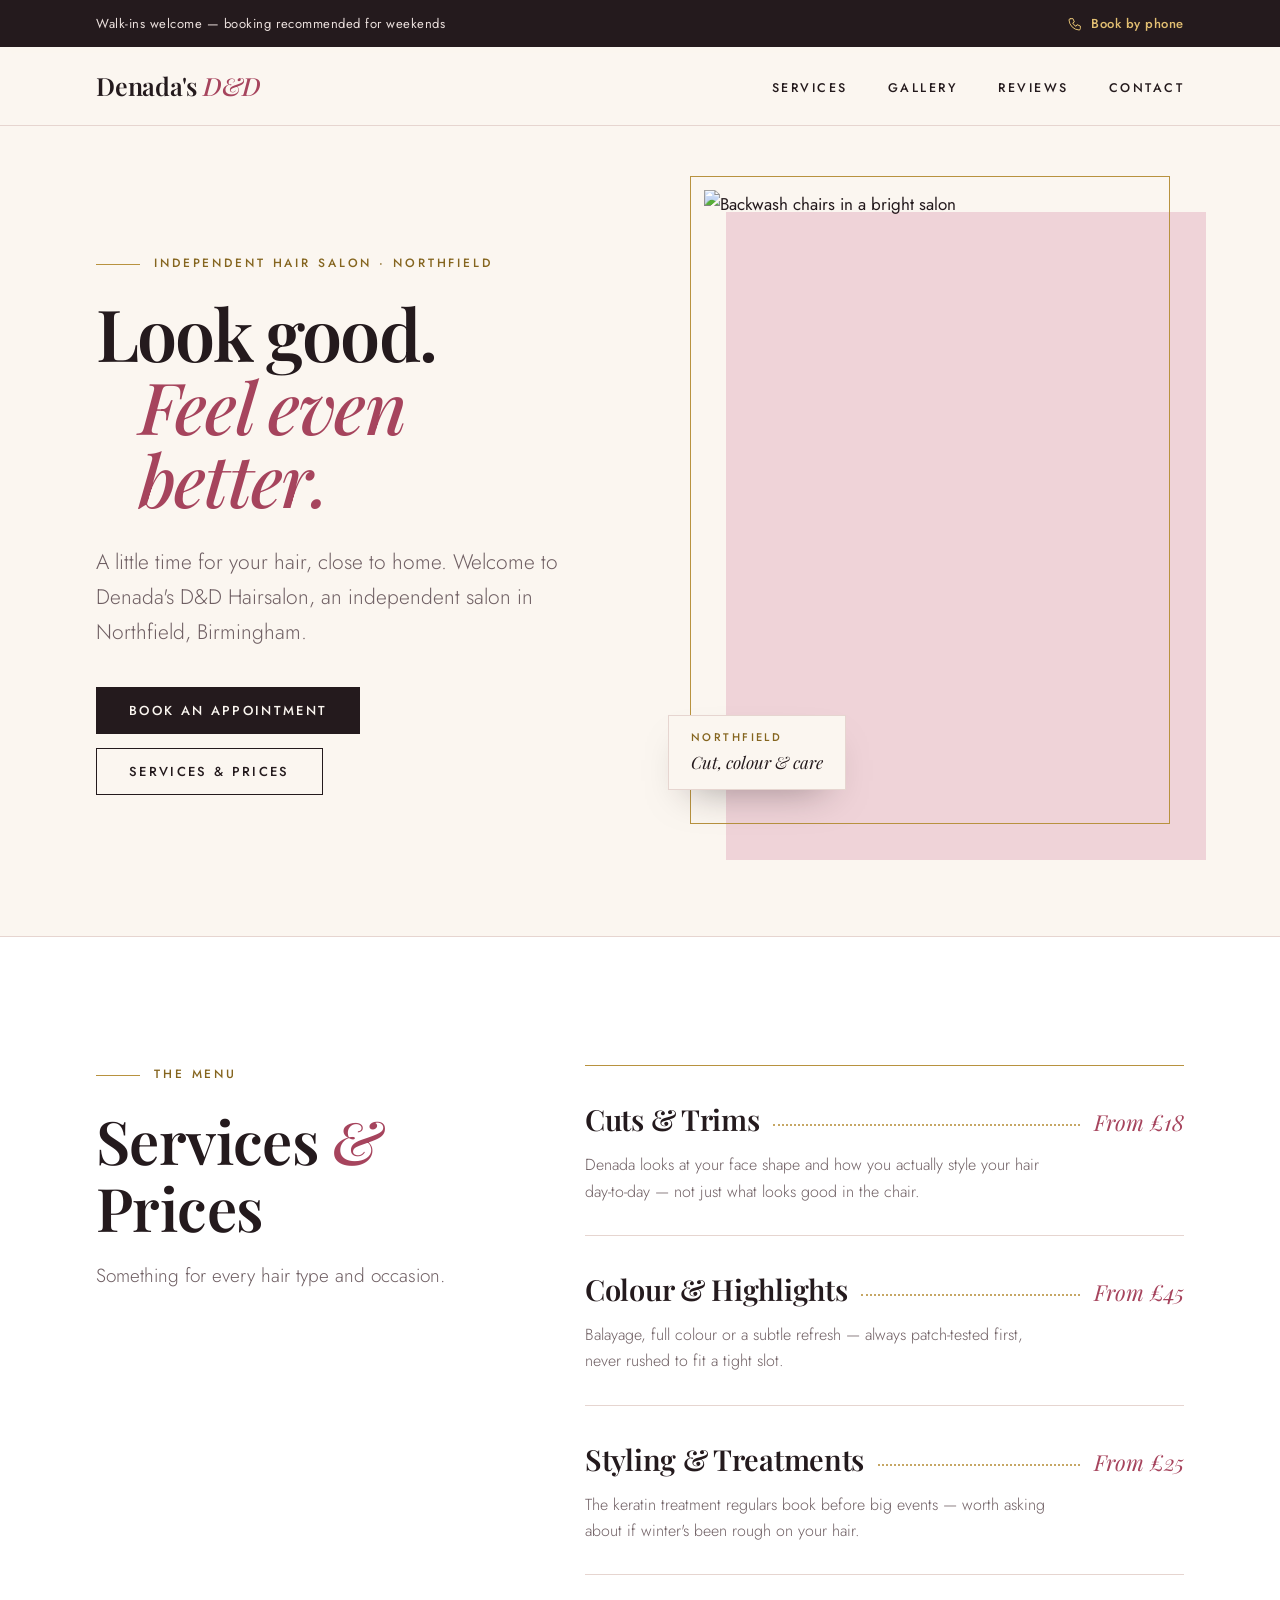
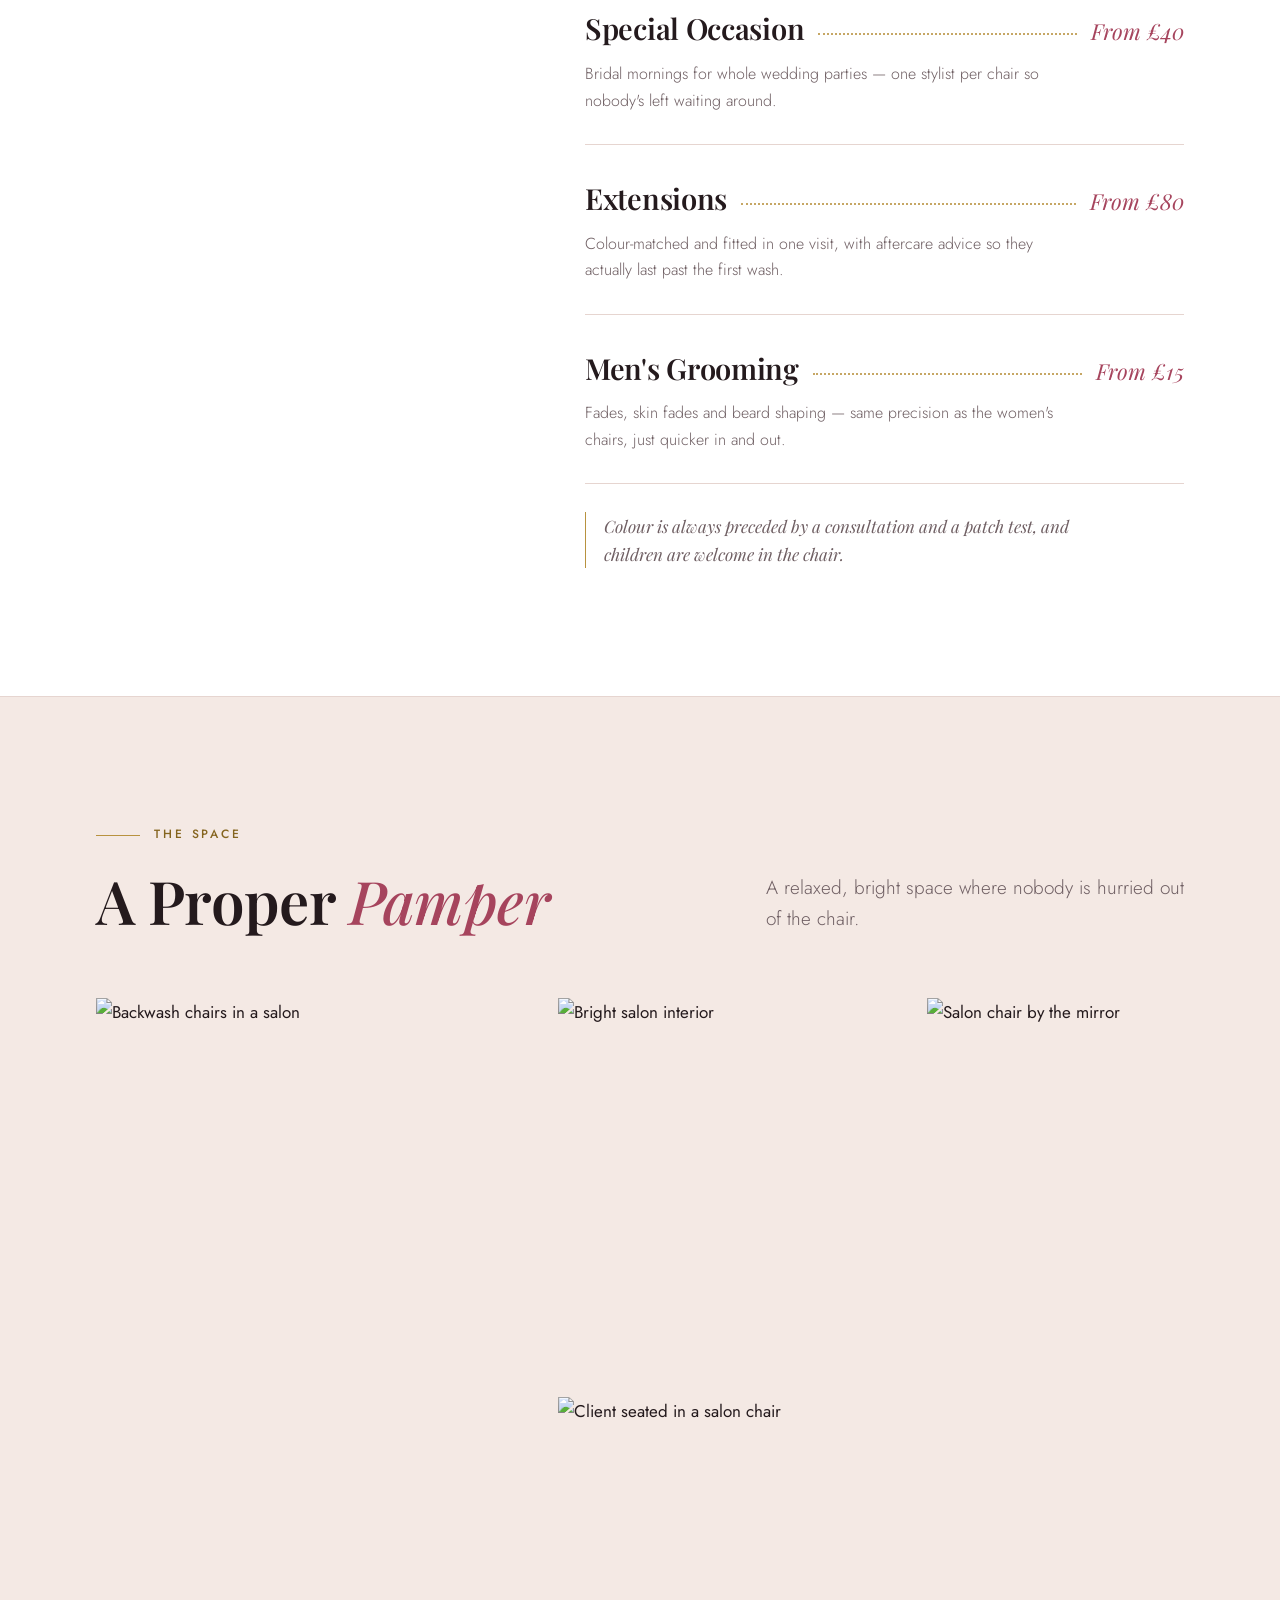
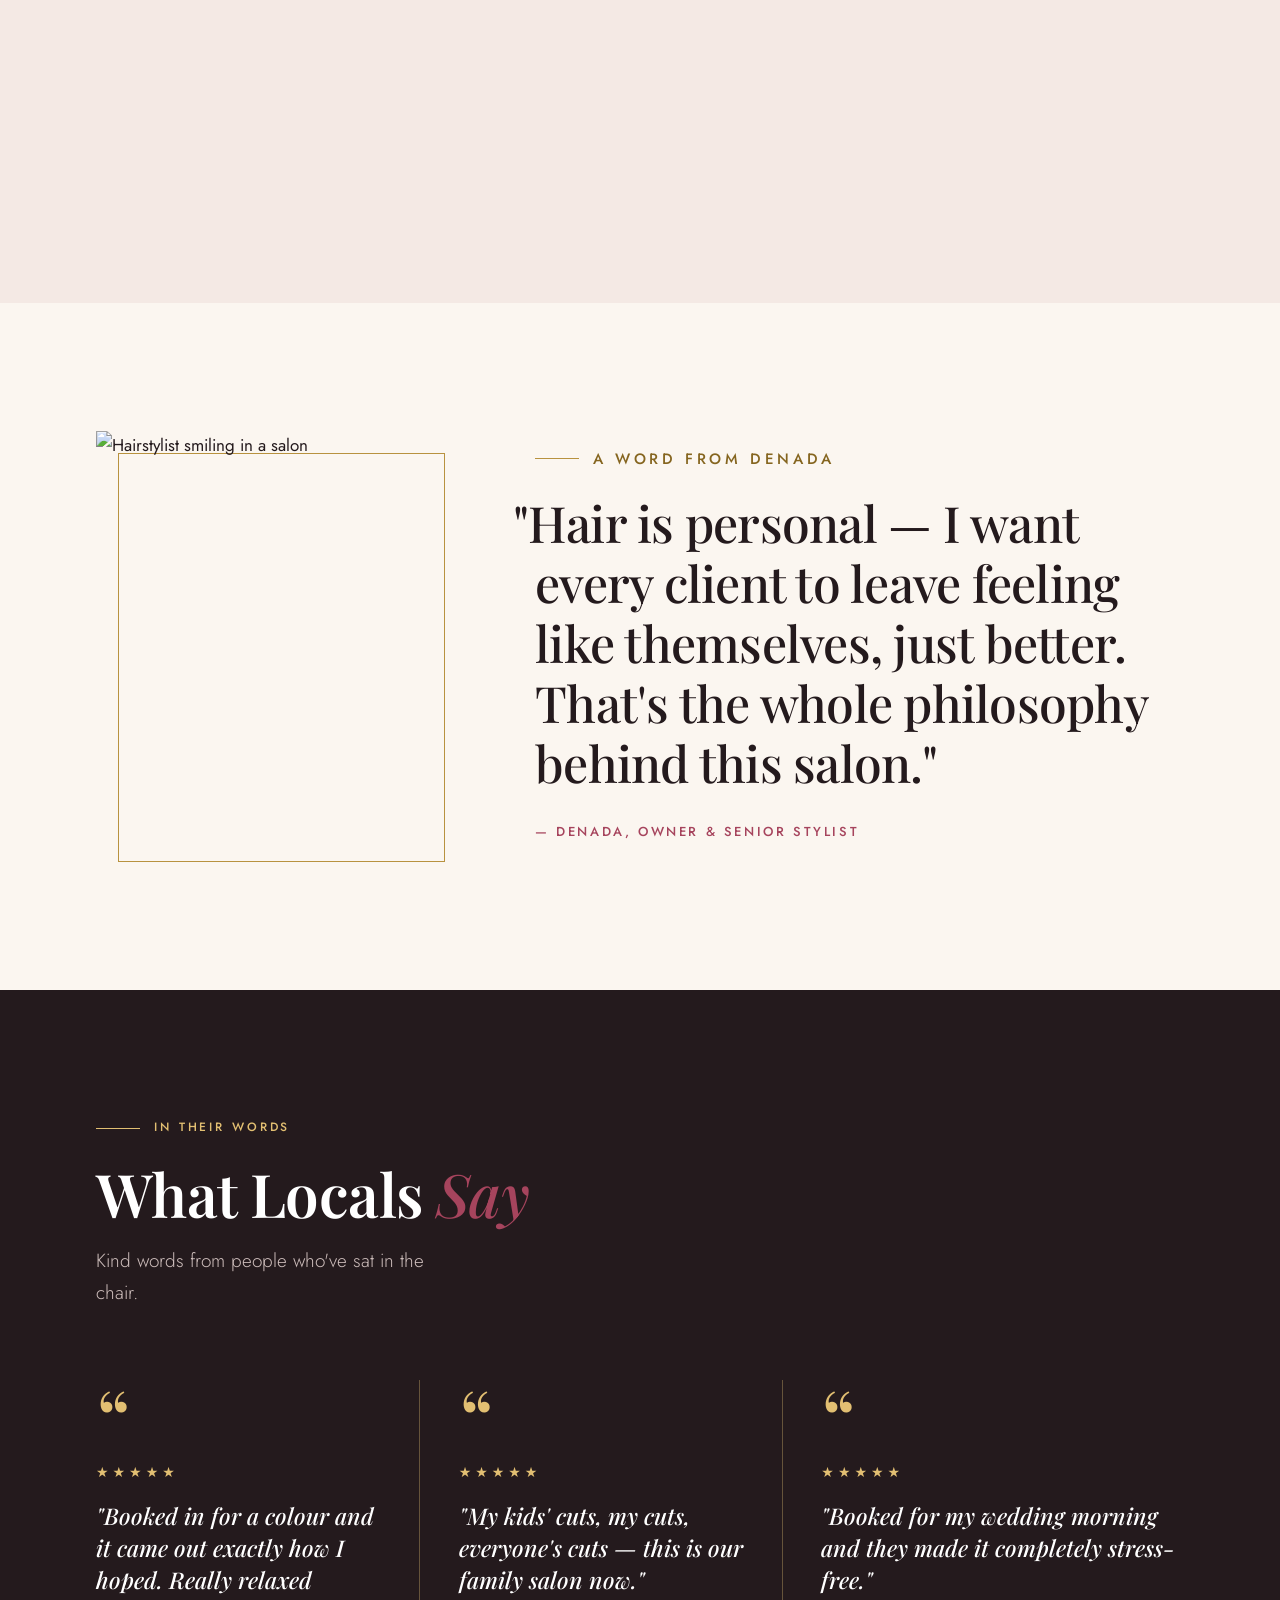
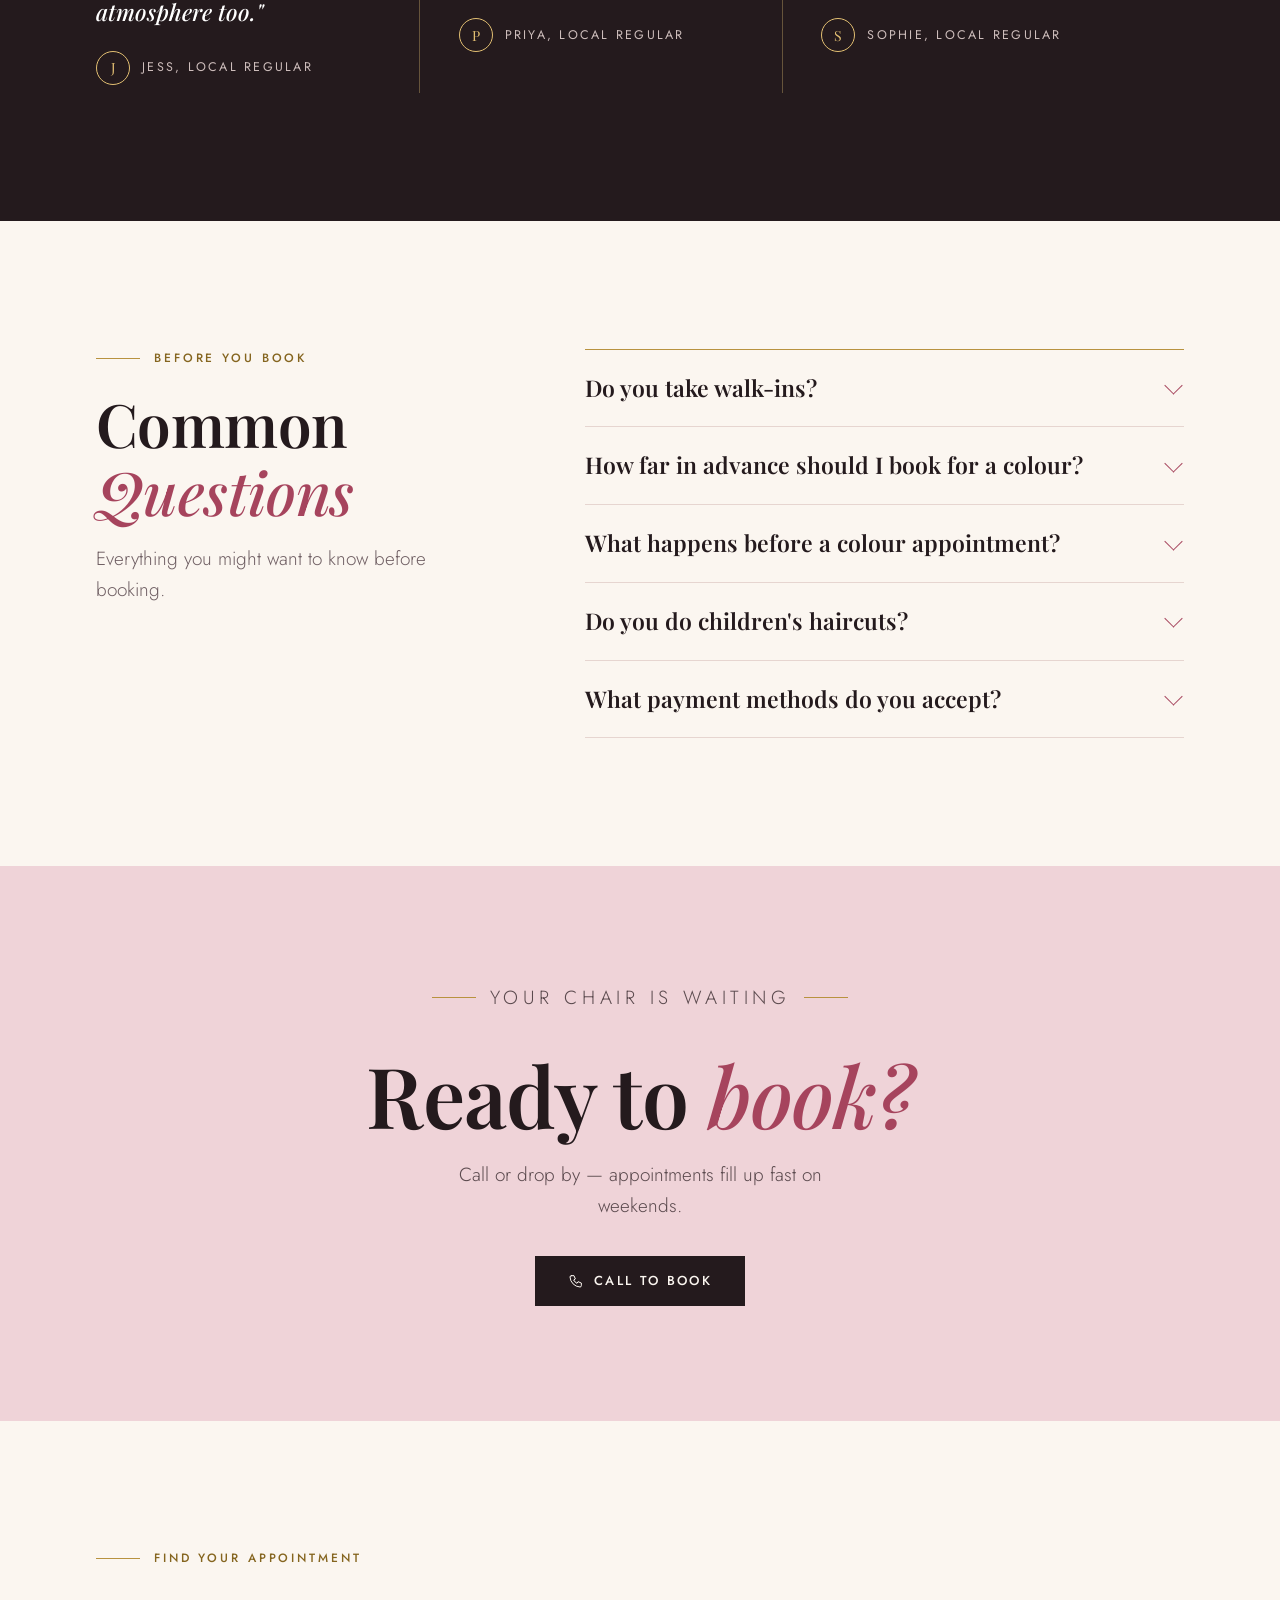
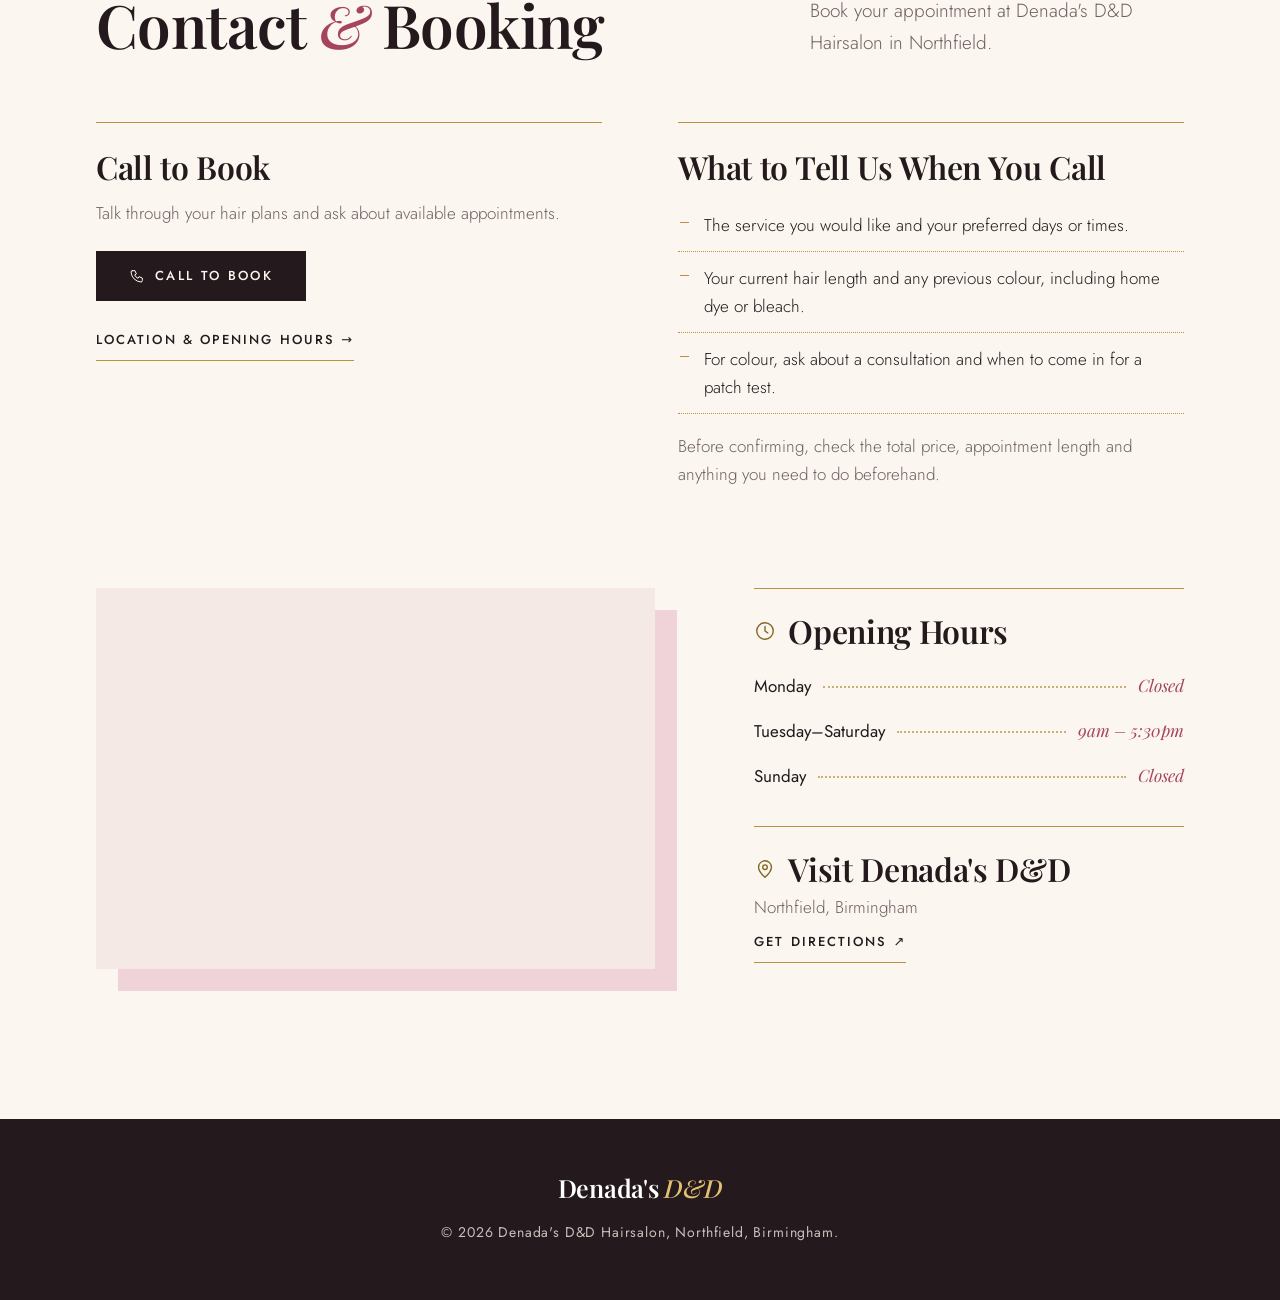
==== index.html @ 4dd872c8 "Merge task C" ====
<!DOCTYPE html>
<html lang="en-GB">
<head>
<meta charset="UTF-8" />
<meta name="viewport" content="width=device-width, initial-scale=1" />
<title>Denada's D&amp;D Hairsalon | Hair Salon, Northfield, Birmingham</title>
<meta name="description" content="Independent hair salon in Northfield, Birmingham. Cuts, colour and styling for everyone at Denada's D&amp;D Hairsalon. Book your appointment today." />
<link rel="canonical" href="https://desolatemartial553.github.io/dd-hairsalon/" />
<meta name="theme-color" content="#a6445d" />
<link rel="icon" type="image/svg+xml" href="data:image/svg+xml,%3Csvg%20xmlns%3D%27http%3A%2F%2Fwww.w3.org%2F2000%2Fsvg%27%20viewBox%3D%270%200%2064%2064%27%3E%3Crect%20width%3D%2764%27%20height%3D%2764%27%20rx%3D%2714%27%20fill%3D%27%23a6445d%27%2F%3E%3Ctext%20x%3D%2732%27%20y%3D%2743%27%20font-family%3D%27Georgia%2Cserif%27%20font-size%3D%2730%27%20font-weight%3D%27700%27%20text-anchor%3D%27middle%27%20fill%3D%27%23fbf6f0%27%3ED%26D%3C%2Ftext%3E%3C%2Fsvg%3E" />
<meta property="og:type" content="website" />
<meta property="og:site_name" content="Denada's D&amp;D Hairsalon" />
<meta property="og:title" content="Denada's D&amp;D Hairsalon | Hair Salon, Northfield, Birmingham" />
<meta property="og:description" content="Independent hair salon in Northfield, Birmingham. Cuts, colour and styling for everyone at Denada's D&amp;D Hairsalon. Book your appointment today." />
<meta property="og:url" content="https://desolatemartial553.github.io/dd-hairsalon/" />
<meta property="og:image" content="https://images.pexels.com/photos/7195805/pexels-photo-7195805.jpeg?auto=compress&amp;cs=tinysrgb&amp;w=1200" />
<meta property="og:locale" content="en_GB" />
<meta name="twitter:card" content="summary_large_image" />
<meta name="twitter:title" content="Denada's D&amp;D Hairsalon | Hair Salon, Northfield, Birmingham" />
<meta name="twitter:description" content="Independent hair salon in Northfield, Birmingham. Cuts, colour and styling for everyone at Denada's D&amp;D Hairsalon. Book your appointment today." />
<meta name="twitter:image" content="https://images.pexels.com/photos/7195805/pexels-photo-7195805.jpeg?auto=compress&amp;cs=tinysrgb&amp;w=1200" />
<!-- PLACEHOLDER: owner name 'Denada' presumed from business name; phone, street address, hours omitted from JSON-LD until verified -->
<script type="application/ld+json">
{
  "@context": "https://schema.org",
  "@type": "HairSalon",
  "name": "Denada's D&D Hairsalon",
  "url": "https://desolatemartial553.github.io/dd-hairsalon/",
  "image": "https://images.pexels.com/photos/7195805/pexels-photo-7195805.jpeg?auto=compress&cs=tinysrgb&w=1200",
  "description": "Independent hair salon in Northfield, Birmingham offering cuts, colour and styling.",
  "address": {
    "@type": "PostalAddress",
    "addressLocality": "Northfield",
    "addressRegion": "West Midlands",
    "addressCountry": "GB"
  },
  "areaServed": [
    {
      "@type": "Place",
      "name": "Northfield, Birmingham"
    }
  ]
}
</script>
<link rel="preconnect" href="https://fonts.googleapis.com" />
<link rel="preconnect" href="https://fonts.gstatic.com" crossorigin />
<link href="https://fonts.googleapis.com/css2?family=Playfair+Display:ital,wght@0,500;0,600;0,700;1,500;1,600&family=Jost:wght@300;400;500;600&display=swap" rel="stylesheet" />
<style>
  :root{
    --paper:#fbf6f0; --paper2:#f4e9e4; --ink:#241a1d; --muted:#6f5f63;
    --rose:#a6445d; --rose-dk:#8a3249; --blush:#efd3d8; --gold:#b8923f; --gold-dk:#85651f; --line:#e6d5d0;
    --serif:'Playfair Display',Georgia,serif; --sans:'Jost',system-ui,sans-serif;
    --gutter:clamp(20px,5vw,56px);
  }
  *{box-sizing:border-box; margin:0; padding:0;}
  html{-webkit-text-size-adjust:100%;}
  body{font-family:var(--sans); font-weight:400; font-size:17px; background:var(--paper); color:var(--ink); line-height:1.65; overflow-x:clip;}
  h1,h2,h3{font-family:var(--serif); font-weight:600; line-height:1.12; letter-spacing:-.01em;}
  a{color:inherit;}
  img{display:block; max-width:100%;}
  svg{flex:none;}
  .wrap{max-width:1200px; margin:0 auto; padding:0 var(--gutter);}
  .reveal{opacity:0; transform:translateY(24px); transition:opacity .8s ease, transform .8s ease;}
  .reveal.in{opacity:1; transform:none;}
  @media(prefers-reduced-motion:reduce){.reveal{opacity:1; transform:none; transition:none;}}

  /* shared editorial bits */
  .eyebrow{display:flex; align-items:center; gap:14px; font-size:12px; font-weight:500; letter-spacing:.24em; text-transform:uppercase; color:var(--gold-dk); margin-bottom:22px;}
  .eyebrow::before{content:""; width:44px; height:1px; background:var(--gold);}
  .section{padding:clamp(72px,10vw,132px) 0;}
  .section__title{font-size:clamp(34px,5.2vw,60px); margin-bottom:18px;}
  .section__title em{font-style:italic; font-weight:500; color:var(--rose);}
  .lede{color:var(--muted); font-size:19px; max-width:34ch; font-weight:300;}
  .btn{display:inline-flex; align-items:center; justify-content:center; gap:10px; padding:16px 32px; font:500 13px/1 var(--sans); letter-spacing:.18em; text-transform:uppercase; text-decoration:none; border:1px solid transparent; cursor:pointer; transition:background .25s,color .25s,border-color .25s,transform .25s;}
  .btn:hover{transform:translateY(-2px);}
  .btn--solid{background:var(--ink); color:var(--paper); border-color:var(--ink);}
  .btn--solid:hover{background:var(--rose); border-color:var(--rose);}
  .btn--line{background:transparent; color:var(--ink); border-color:var(--ink);}
  .btn--line:hover{background:var(--ink); color:var(--paper);}
  .btn--gold{background:var(--gold); color:#1d1517; border-color:var(--gold);}
  .btn--gold:hover{background:#cba653; border-color:#cba653;}
  .ico{width:16px; height:16px; stroke:currentColor; fill:none; stroke-width:1.5; stroke-linecap:round; stroke-linejoin:round;}
  a:focus-visible,button:focus-visible,summary:focus-visible{outline:2px solid var(--rose); outline-offset:3px;}

  /* top bar + header */
  .topbar{background:var(--ink); color:#eadfdc; font-size:13px; letter-spacing:.04em;}
  .topbar__inner{display:flex; justify-content:space-between; align-items:center; padding-top:9px; padding-bottom:9px; flex-wrap:wrap; gap:4px 20px;}
  .topbar a{color:#e2bf72; font-weight:500; text-decoration:none; display:inline-flex; align-items:center; gap:8px; padding:4px 0;}
  header{position:sticky; top:0; background:rgba(251,246,240,.96); backdrop-filter:blur(8px); border-bottom:1px solid var(--line); z-index:30; transition:box-shadow .3s;}
  header.scrolled{box-shadow:0 10px 30px -14px rgba(36,26,29,.25);}
  .header__inner{display:flex; align-items:center; justify-content:space-between; padding-top:18px; padding-bottom:18px; position:relative;}
  .brand{font-family:var(--serif); font-size:25px; font-weight:600; text-decoration:none; letter-spacing:-.01em; white-space:nowrap;}
  .brand span{font-style:italic; color:var(--rose); font-weight:500;}
  nav ul{list-style:none; display:flex; gap:40px;}
  nav a{text-decoration:none; font-weight:500; font-size:12.5px; letter-spacing:.2em; text-transform:uppercase; padding:6px 0; background:linear-gradient(var(--gold),var(--gold)) 0 100%/0 1px no-repeat; transition:background-size .3s;}
  nav a:hover{background-size:100% 1px;}
  .burger{display:none; flex-direction:column; gap:6px; background:none; border:0; cursor:pointer; padding:10px; margin-right:-10px;}
  .burger span{width:26px; height:1.5px; background:var(--ink);}
  .mobile-menu{display:none; position:absolute; top:100%; left:0; right:0; background:var(--paper); border-bottom:1px solid var(--line); flex-direction:column; padding:8px var(--gutter) 18px;}
  .mobile-menu.open{display:flex;}
  .mobile-menu a{padding:16px 0; text-decoration:none; font-family:var(--serif); font-size:22px; border-bottom:1px solid var(--line);}

  /* hero: asymmetric split */
  .hero{padding:clamp(40px,5vw,64px) 0 clamp(56px,6vw,88px); overflow:hidden;}
  .hero__grid{display:grid; grid-template-columns:1.12fr .88fr; gap:clamp(40px,7vw,104px); align-items:center;}
  .hero h1{font-size:clamp(46px,5.6vw,80px); line-height:1.02; letter-spacing:-.025em; margin-bottom:30px;}
  .hero h1 em{display:block; font-style:italic; font-weight:500; color:var(--rose); padding-left:.6em;}
  .hero__copy p.intro{font-size:clamp(18px,1.8vw,21px); color:var(--muted); font-weight:300; max-width:44ch; margin-bottom:38px;}
  .hero__actions{display:flex; gap:14px; flex-wrap:wrap;}
  .hero__figure{position:relative; margin:0 0 22px 22px; justify-self:end; width:100%; max-width:480px;}
  .hero__figure::before{content:""; position:absolute; inset:22px -22px -22px 22px; background:var(--blush); z-index:0;}
  .hero__figure::after{content:""; position:absolute; inset:-14px 14px 14px -14px; border:1px solid var(--gold); z-index:2; pointer-events:none;}
  .hero__figure img{position:relative; z-index:1; width:100%; aspect-ratio:4/5; max-height:72vh; object-fit:cover;}
  .hero__stamp{position:absolute; z-index:3; left:-36px; bottom:48px; background:var(--paper); padding:16px 22px; font-family:var(--serif); font-style:italic; font-size:17px; line-height:1.3; border:1px solid var(--line); box-shadow:0 18px 40px -22px rgba(36,26,29,.5);}
  .hero__stamp b{display:block; font:500 11px/1 var(--sans); letter-spacing:.22em; text-transform:uppercase; font-style:normal; color:var(--gold-dk); margin-bottom:8px;}

  /* services: printed menu */
  .menu-section{background:#fff; border-top:1px solid var(--line); border-bottom:1px solid var(--line);}
  .menu-layout{display:grid; grid-template-columns:.8fr 1.2fr; gap:clamp(40px,7vw,110px); align-items:start;}
  .menu-head{position:sticky; top:120px;}
  .menu{list-style:none; border-top:1px solid var(--gold);}
  .menu__item{padding:30px 0; border-bottom:1px solid var(--line);}
  .menu__row{display:flex; align-items:baseline; gap:14px;}
  .menu__name{font-family:var(--serif); font-size:clamp(22px,2.6vw,29px); font-weight:600; letter-spacing:-.01em;}
  .menu__lead{flex:1; min-width:20px; border-bottom:2px dotted var(--gold); transform:translateY(-5px); opacity:.8;}
  .menu__price{font-family:var(--serif); font-style:italic; font-size:clamp(18px,2vw,22px); color:var(--rose); white-space:nowrap;}
  .menu__detail{margin-top:8px; max-width:52ch; color:var(--muted); font-size:16px; font-weight:300;}
  .menu-note{margin-top:28px; font-family:var(--serif); font-style:italic; color:var(--muted); font-size:17px; max-width:52ch; padding-left:18px; border-left:1px solid var(--gold);}

  /* gallery: broken mosaic */
  .gallery-section{background:var(--paper2);}
  .gallery-head{display:flex; justify-content:space-between; align-items:end; gap:32px; flex-wrap:wrap; margin-bottom:clamp(36px,5vw,64px);}
  .gallery-head .lede{max-width:38ch;}
  .gallery{display:grid; grid-template-columns:repeat(12,1fr); grid-auto-rows:clamp(110px,14vw,190px); gap:clamp(10px,1.6vw,20px);}
  .gallery img{width:100%; height:100%; object-fit:cover;}
  .gallery img:nth-child(1){grid-column:1 / span 5; grid-row:1 / span 3;}
  .gallery img:nth-child(2){grid-column:6 / span 4; grid-row:1 / span 2;}
  .gallery img:nth-child(3){grid-column:10 / span 3; grid-row:1 / span 3;}
  .gallery img:nth-child(4){grid-column:6 / span 4; grid-row:3 / span 2;}
  .gallery img:nth-child(1),.gallery img:nth-child(3){margin-top:0;}

  /* owner */
  .owner{display:grid; grid-template-columns:.7fr 1.3fr; gap:clamp(36px,7vw,100px); align-items:center;}
  .owner__figure{position:relative; margin:0 22px 22px 0; max-width:420px;}
  .owner__figure::before{content:""; position:absolute; inset:22px -22px -22px 22px; border:1px solid var(--gold);}
  .owner__figure img{position:relative; width:100%; aspect-ratio:4/5; object-fit:cover;}
  .owner h2{font-size:clamp(14px,1.2vw,15px); font-family:var(--sans); font-weight:500; letter-spacing:.24em; text-transform:uppercase; color:var(--gold-dk); margin-bottom:26px; display:flex; align-items:center; gap:14px;}
  .owner h2::before{content:""; width:44px; height:1px; background:var(--gold);}
  .owner blockquote{font-family:var(--serif); font-size:clamp(28px,4vw,50px); line-height:1.2; font-weight:500; letter-spacing:-.015em; margin-bottom:28px; text-indent:-.45em;}
  .owner .who{font-size:13px; letter-spacing:.2em; text-transform:uppercase; color:var(--rose); font-weight:500;}

  /* reviews: ruled columns */
  .reviews{background:var(--ink); color:#f0e6e3;}
  .reviews .eyebrow{color:#e2bf72;}
  .reviews .eyebrow::before{background:#e2bf72;}
  .reviews .section__title{color:#fff;}
  .reviews .lede{color:#cdbdbb;}
  .reviews__head{margin-bottom:clamp(40px,6vw,72px);}
  .review-grid{display:grid; grid-template-columns:repeat(3,1fr);}
  .review{padding:8px clamp(20px,3vw,44px) 8px 0; margin-right:clamp(20px,3vw,44px); border-right:1px solid rgba(226,191,114,.35);}
  .review:last-child{border-right:0; margin-right:0; padding-right:0;}
  .review::before{content:"\201C"; display:block; font-family:var(--serif); font-size:84px; line-height:.7; color:#e2bf72; margin-bottom:14px;}
  .stars{color:#e2bf72; letter-spacing:4px; font-size:14px; margin-bottom:16px;}
  .review p{font-family:var(--serif); font-size:clamp(19px,1.9vw,23px); line-height:1.4; font-style:italic; font-weight:500; color:#fff; margin-bottom:22px;}
  .review .who{display:flex; align-items:center; gap:12px; font-size:12.5px; letter-spacing:.18em; text-transform:uppercase; color:#cdbdbb;}
  .avatar{width:34px; height:34px; border-radius:50%; border:1px solid #e2bf72; color:#e2bf72; display:flex; align-items:center; justify-content:center; font-size:14px; font-family:var(--serif); letter-spacing:0;}

  /* faq */
  .faq-layout{display:grid; grid-template-columns:.8fr 1.2fr; gap:clamp(40px,7vw,110px); align-items:start;}
  .faq{border-top:1px solid var(--gold);}
  .faq details{border-bottom:1px solid var(--line); padding:6px 0;}
  .faq summary{cursor:pointer; font-family:var(--serif); font-weight:600; font-size:clamp(19px,2vw,23px); list-style:none; padding:18px 40px 18px 0; position:relative; line-height:1.25;}
  .faq summary::-webkit-details-marker{display:none;}
  .faq summary::after{content:""; position:absolute; right:4px; top:50%; width:12px; height:12px; border-right:1.5px solid var(--rose); border-bottom:1.5px solid var(--rose); transform:translateY(-70%) rotate(45deg); transition:transform .3s;}
  .faq details[open] summary::after{transform:translateY(-30%) rotate(-135deg);}
  .faq p{padding:0 40px 20px 0; color:var(--muted); font-weight:300; font-size:17px; max-width:56ch;}

  /* cta band */
  .cta-band{background:var(--blush); text-align:center; padding:clamp(72px,9vw,120px) 0; position:relative;}
  .cta-band .wrap{max-width:820px;}
  .cta-band .eyebrow{justify-content:center;}
  .cta-band .eyebrow::after{content:""; width:44px; height:1px; background:var(--gold);}
  .cta-band h2{font-size:clamp(40px,7vw,84px); margin-bottom:18px;}
  .cta-band h2 em{font-style:italic; font-weight:500; color:var(--rose);}
  .cta-band p{color:#5b4a4e; margin:0 auto 34px; max-width:40ch; font-size:19px; font-weight:300;}

  /* contact */
  .contact-head{display:flex; justify-content:space-between; align-items:end; gap:28px; flex-wrap:wrap; margin-bottom:clamp(36px,5vw,64px);}
  .booking{display:grid; grid-template-columns:1fr 1fr; gap:clamp(32px,6vw,90px); margin-bottom:clamp(56px,8vw,100px);}
  .booking__col{border-top:1px solid var(--gold); padding-top:26px;}
  .booking h3{font-size:clamp(24px,2.6vw,32px); margin-bottom:14px;}
  .booking p{color:var(--muted); font-weight:300;}
  .booking .btn{margin:24px 0 18px;}
  .booking ul{list-style:none; margin:4px 0 18px;}
  .booking li{position:relative; padding:12px 0 12px 26px; border-bottom:1px dotted var(--gold); color:var(--ink); font-weight:300;}
  .booking li::before{content:""; position:absolute; left:2px; top:1.35em; width:9px; height:1px; background:var(--gold); box-shadow:0 0 0 0 transparent;}
  .location-link{display:inline-block; padding:10px 0; font-weight:500; font-size:13px; letter-spacing:.16em; text-transform:uppercase; text-decoration:none; border-bottom:1px solid var(--gold); color:var(--ink);}
  .location-link:hover{color:var(--rose);}
  .map-contact{display:grid; grid-template-columns:1.15fr .85fr; gap:clamp(32px,6vw,90px); align-items:stretch;}
  .map-frame{position:relative; margin:0 22px 22px 0; min-height:340px;}
  .map-frame::before{content:""; position:absolute; inset:22px -22px -22px 22px; background:var(--blush);}
  .map-frame iframe{position:relative; width:100%; height:100%; min-height:340px; border:0; display:block; background:var(--paper2);}
  .visit h3{font-size:clamp(24px,2.6vw,32px); margin-bottom:6px; display:flex; align-items:center; gap:12px;}
  .visit h3 .ico{color:var(--gold-dk); width:22px; height:22px;}
  .visit__block{border-top:1px solid var(--gold); padding:24px 0 28px;}
  .visit p{color:var(--muted); font-weight:300;}
  .hours-list{margin-top:14px;}
  .hours-list div{display:flex; align-items:baseline; gap:12px; padding:8px 0;}
  .hours-list dt{font-weight:400;}
  .hours-list div::after{content:""; order:1; flex:1; border-bottom:2px dotted var(--gold); opacity:.7; transform:translateY(-4px); min-width:12px;}
  .hours-list dd{order:2; font-family:var(--serif); font-style:italic; color:var(--rose); text-align:right;}

  footer{background:var(--ink); color:#cdbdbb; padding:48px 0 56px; text-align:center; font-size:14px; letter-spacing:.06em;}
  footer .brand{display:inline-block; color:#fff; margin-bottom:12px;}
  footer .brand span{color:#e2bf72;}
  .sticky-cta{position:fixed; bottom:0; left:0; right:0; background:var(--ink); padding:10px 16px; display:none; justify-content:center; gap:10px; z-index:40; box-shadow:0 -10px 30px rgba(0,0,0,.25);}
  .sticky-cta .btn{flex:1; max-width:280px; padding:15px 12px; font-size:12px;}
  .sticky-cta .btn--line{color:#fff; border-color:rgba(255,255,255,.6);}

  @media(max-width:980px){
    .menu-layout,.faq-layout{grid-template-columns:1fr;}
    .menu-head{position:static;}
    .review-grid{grid-template-columns:1fr;}
    .review{border-right:0; margin-right:0; padding:0 0 32px; margin-bottom:32px; border-bottom:1px solid rgba(226,191,114,.35);}
    .review:last-child{border-bottom:0; margin-bottom:0; padding-bottom:0;}
    .map-contact{grid-template-columns:1fr;}
  }
  @media(max-width:820px){
    nav{display:none;}
    .burger{display:flex;}
    .hero__grid{grid-template-columns:1fr;}
    .hero__figure{justify-self:center; margin:0 22px 22px 0; max-width:420px;}
    .hero__figure img{aspect-ratio:4/4.6;}
    .hero__stamp{left:-8px; bottom:30px;}
    .owner{grid-template-columns:1fr;}
    .owner__figure{max-width:340px;}
    .booking{grid-template-columns:1fr;}
    .sticky-cta{display:flex;}
    footer{padding-bottom:104px;}
    .gallery{grid-auto-rows:clamp(90px,24vw,170px);}
    .gallery img:nth-child(1){grid-column:1 / span 7; grid-row:1 / span 3;}
    .gallery img:nth-child(2){grid-column:8 / span 5; grid-row:1 / span 2;}
    .gallery img:nth-child(3){grid-column:8 / span 5; grid-row:3 / span 2;}
    .gallery img:nth-child(4){grid-column:1 / span 7; grid-row:4 / span 2;}
  }
  @media(max-width:480px){
    body{font-size:16px;}
    .hero h1 em{padding-left:.5em;}
    .btn{padding:15px 22px;}
    .hero__actions .btn{flex:1 1 100%;}
    .menu__item{padding:24px 0;}
    .menu__row{gap:10px;}
    .menu__detail{font-size:15.5px;}
    .brand{font-size:22px;}
  }
</style>
</head>
<body>

<div class="topbar">
  <div class="wrap topbar__inner">
    <!-- PLACEHOLDER: confirm walk-in and weekend booking policy -->
    <p>Walk-ins welcome — booking recommended for weekends</p>
    <!-- /PLACEHOLDER -->
    <!-- PLACEHOLDER: verified salon phone number needed (dummy tel link) -->
    <a href="tel:+441210000001"><svg class="ico" viewBox="0 0 24 24" aria-hidden="true"><path d="M5 4h4l2 5-2.5 1.5a11 11 0 0 0 5 5L15 13l5 2v4a2 2 0 0 1-2 2A16 16 0 0 1 3 6a2 2 0 0 1 2-2z"/></svg>Book by phone</a>
    <!-- /PLACEHOLDER -->
  </div>
</div>

<header id="siteHeader">
  <div class="wrap header__inner">
    <a class="brand" href="#top">Denada's <span>D&amp;D</span></a>
    <nav>
      <ul>
        <li><a href="#services">Services</a></li>
        <li><a href="#gallery">Gallery</a></li>
        <li><a href="#reviews">Reviews</a></li>
        <li><a href="#contact">Contact</a></li>
      </ul>
    </nav>
    <button class="burger" id="burgerBtn" aria-label="Menu"><span></span><span></span><span></span></button>
    <div class="mobile-menu" id="mobileMenu">
      <a href="#services">Services</a>
      <a href="#gallery">Gallery</a>
      <a href="#reviews">Reviews</a>
      <a href="#contact">Contact</a>
    </div>
  </div>
</header>

<section class="hero" id="top">
  <div class="wrap hero__grid">
    <div class="hero__copy">
      <p class="eyebrow">Independent hair salon · Northfield</p>
      <h1>Look good.<em>Feel even better.</em></h1>
      <p class="intro">A little time for your hair, close to home. Welcome to Denada's D&amp;D Hairsalon, an independent salon in Northfield, Birmingham.</p>
      <div class="hero__actions">
        <a href="#contact" class="btn btn--solid">Book an Appointment</a>
        <a href="#services" class="btn btn--line">Services &amp; Prices</a>
      </div>
    </div>
    <figure class="hero__figure">
      <img src="https://images.pexels.com/photos/7195805/pexels-photo-7195805.jpeg?auto=compress&cs=tinysrgb&w=900" alt="Backwash chairs in a bright salon" width="900" height="1200" />
      <figcaption class="hero__stamp"><b>Northfield</b>Cut, colour &amp; care</figcaption>
    </figure>
  </div>
</section>

<section id="services" class="section menu-section">
  <div class="wrap menu-layout">
    <div class="menu-head reveal">
      <p class="eyebrow">The menu</p>
      <h2 class="section__title">Services <em>&amp;</em> Prices</h2>
      <p class="lede">Something for every hair type and occasion.</p>
    </div>
    <div class="reveal">
      <ul class="menu">
        <!-- PLACEHOLDER: confirm cuts and trims price and description -->
        <li class="menu__item"><div class="menu__row"><span class="menu__name">Cuts &amp; Trims</span><span class="menu__lead" aria-hidden="true"></span><span class="menu__price">From £18</span></div><p class="menu__detail">Denada looks at your face shape and how you actually style your hair day-to-day — not just what looks good in the chair.</p></li>
        <!-- /PLACEHOLDER -->
        <!-- PLACEHOLDER: confirm colour and highlights price and description -->
        <li class="menu__item"><div class="menu__row"><span class="menu__name">Colour &amp; Highlights</span><span class="menu__lead" aria-hidden="true"></span><span class="menu__price">From £45</span></div><p class="menu__detail">Balayage, full colour or a subtle refresh — always patch-tested first, never rushed to fit a tight slot.</p></li>
        <!-- /PLACEHOLDER -->
        <!-- PLACEHOLDER: confirm styling and treatments price and description -->
        <li class="menu__item"><div class="menu__row"><span class="menu__name">Styling &amp; Treatments</span><span class="menu__lead" aria-hidden="true"></span><span class="menu__price">From £25</span></div><p class="menu__detail">The keratin treatment regulars book before big events — worth asking about if winter's been rough on your hair.</p></li>
        <!-- /PLACEHOLDER -->
        <!-- PLACEHOLDER: confirm special occasion price and description -->
        <li class="menu__item"><div class="menu__row"><span class="menu__name">Special Occasion</span><span class="menu__lead" aria-hidden="true"></span><span class="menu__price">From £40</span></div><p class="menu__detail">Bridal mornings for whole wedding parties — one stylist per chair so nobody's left waiting around.</p></li>
        <!-- /PLACEHOLDER -->
        <!-- PLACEHOLDER: confirm extensions price and description -->
        <li class="menu__item"><div class="menu__row"><span class="menu__name">Extensions</span><span class="menu__lead" aria-hidden="true"></span><span class="menu__price">From £80</span></div><p class="menu__detail">Colour-matched and fitted in one visit, with aftercare advice so they actually last past the first wash.</p></li>
        <!-- /PLACEHOLDER -->
        <!-- PLACEHOLDER: confirm men's grooming price and description -->
        <li class="menu__item"><div class="menu__row"><span class="menu__name">Men's Grooming</span><span class="menu__lead" aria-hidden="true"></span><span class="menu__price">From £15</span></div><p class="menu__detail">Fades, skin fades and beard shaping — same precision as the women's chairs, just quicker in and out.</p></li>
        <!-- /PLACEHOLDER -->
      </ul>
      <!-- PLACEHOLDER: confirm consultation, patch-test and children-welcome policies -->
      <p class="menu-note">Colour is always preceded by a consultation and a patch test, and children are welcome in the chair.</p>
      <!-- /PLACEHOLDER -->
    </div>
  </div>
</section>

<section id="gallery" class="section gallery-section">
  <div class="wrap">
    <div class="gallery-head reveal">
      <div>
        <p class="eyebrow">The space</p>
        <h2 class="section__title" style="margin-bottom:0;">A Proper <em>Pamper</em></h2>
      </div>
      <p class="lede">A relaxed, bright space where nobody is hurried out of the chair.</p>
    </div>
    <div class="gallery reveal">
      <img src="https://images.pexels.com/photos/7195805/pexels-photo-7195805.jpeg?auto=compress&cs=tinysrgb&w=600" alt="Backwash chairs in a salon" loading="lazy" />
      <img src="https://images.pexels.com/photos/7195807/pexels-photo-7195807.jpeg?auto=compress&cs=tinysrgb&w=600" alt="Bright salon interior" loading="lazy" />
      <img src="https://images.pexels.com/photos/3992850/pexels-photo-3992850.jpeg?auto=compress&cs=tinysrgb&w=600" alt="Salon chair by the mirror" loading="lazy" />
      <img src="https://images.pexels.com/photos/14564860/pexels-photo-14564860.jpeg?auto=compress&cs=tinysrgb&w=600" alt="Client seated in a salon chair" loading="lazy" />
    </div>
  </div>
</section>

<section id="owner" class="section">
  <div class="wrap">
    <div class="owner reveal">
      <figure class="owner__figure">
        <img src="https://images.pexels.com/photos/8834019/pexels-photo-8834019.jpeg?auto=compress&cs=tinysrgb&w=500" alt="Hairstylist smiling in a salon" loading="lazy" />
      </figure>
      <div>
        <!-- PLACEHOLDER: confirm Denada is the owner and approve the owner quote -->
        <h2>A Word from Denada</h2>
        <blockquote>"Hair is personal — I want every client to leave feeling like themselves, just better. That's the whole philosophy behind this salon."</blockquote>
        <div class="who">— Denada, Owner &amp; Senior Stylist</div>
        <!-- /PLACEHOLDER -->
      </div>
    </div>
  </div>
</section>

<section id="reviews" class="section reviews">
  <div class="wrap">
    <div class="reviews__head reveal">
      <p class="eyebrow">In their words</p>
      <h2 class="section__title">What Locals <em>Say</em></h2>
      <p class="lede">Kind words from people who've sat in the chair.</p>
    </div>
    <div class="review-grid">
      <!-- PLACEHOLDER: replace with real Google reviews -->
      <div class="review reveal"><div class="stars" aria-label="5 stars">★★★★★</div><p>"Booked in for a colour and it came out exactly how I hoped. Really relaxed atmosphere too."</p><div class="who"><span class="avatar">J</span> Jess, Local regular</div></div>
      <!-- /PLACEHOLDER -->
      <!-- PLACEHOLDER: replace with real Google reviews -->
      <div class="review reveal"><div class="stars" aria-label="5 stars">★★★★★</div><p>"My kids' cuts, my cuts, everyone's cuts — this is our family salon now."</p><div class="who"><span class="avatar">P</span> Priya, Local regular</div></div>
      <!-- /PLACEHOLDER -->
      <!-- PLACEHOLDER: replace with real Google reviews -->
      <div class="review reveal"><div class="stars" aria-label="5 stars">★★★★★</div><p>"Booked for my wedding morning and they made it completely stress-free."</p><div class="who"><span class="avatar">S</span> Sophie, Local regular</div></div>
      <!-- /PLACEHOLDER -->
    </div>
  </div>
</section>

<section id="faq" class="section">
  <div class="wrap faq-layout">
    <div class="reveal">
      <p class="eyebrow">Before you book</p>
      <h2 class="section__title">Common <em>Questions</em></h2>
      <p class="lede">Everything you might want to know before booking.</p>
    </div>
    <div class="faq reveal">
      <!-- PLACEHOLDER: confirm walk-in policy -->
      <details><summary>Do you take walk-ins?</summary><p>Yes, walk-ins are welcome, though booking ahead is recommended for weekends.</p></details>
      <!-- /PLACEHOLDER -->
      <!-- PLACEHOLDER: confirm colour booking lead time -->
      <details><summary>How far in advance should I book for a colour?</summary><p>We recommend booking 3-5 days ahead for colour appointments as they take longer.</p></details>
      <!-- /PLACEHOLDER -->
      <!-- PLACEHOLDER: confirm colour consultation and patch-test policy including required timing -->
      <details><summary>What happens before a colour appointment?</summary><p>We start with a consultation about your hair, your previous colour and the result you want. A patch test comes first, so give us a call and we'll arrange it ahead of your appointment.</p></details>
      <!-- /PLACEHOLDER -->
      <!-- PLACEHOLDER: confirm children are welcome and any age restrictions -->
      <details><summary>Do you do children's haircuts?</summary><p>Yes, we welcome clients of all ages. Tell us your child's age when you call, and let us know if it's their first salon haircut.</p></details>
      <!-- /PLACEHOLDER -->
      <!-- PLACEHOLDER: confirm accepted payment methods -->
      <details><summary>What payment methods do you accept?</summary><p>Card, contactless and cash are all accepted.</p></details>
      <!-- /PLACEHOLDER -->
    </div>
  </div>
</section>

<section class="cta-band">
  <div class="wrap reveal">
    <p class="eyebrow">Your chair is waiting</p>
    <h2>Ready to <em>book?</em></h2>
    <p>Call or drop by — appointments fill up fast on weekends.</p>
    <!-- PLACEHOLDER: verified salon phone number needed (dummy tel link) -->
    <a href="tel:+441210000001" class="btn btn--solid"><svg class="ico" viewBox="0 0 24 24" aria-hidden="true"><path d="M5 4h4l2 5-2.5 1.5a11 11 0 0 0 5 5L15 13l5 2v4a2 2 0 0 1-2 2A16 16 0 0 1 3 6a2 2 0 0 1 2-2z"/></svg>Call to Book</a>
    <!-- /PLACEHOLDER -->
  </div>
</section>

<section id="contact" class="section">
  <div class="wrap">
    <div class="contact-head reveal">
      <div>
        <p class="eyebrow">Find your appointment</p>
        <h2 class="section__title" style="margin-bottom:0;">Contact <em>&amp;</em> Booking</h2>
      </div>
      <p class="lede">Book your appointment at Denada's D&amp;D Hairsalon in Northfield.</p>
    </div>
    <div class="booking reveal">
      <div class="booking__col">
        <h3>Call to Book</h3>
        <p>Talk through your hair plans and ask about available appointments.</p>
        <!-- PLACEHOLDER: verified salon phone number needed (dummy tel link) -->
        <a href="tel:+441210000001" class="btn btn--solid booking-phone"><svg class="ico" viewBox="0 0 24 24" aria-hidden="true"><path d="M5 4h4l2 5-2.5 1.5a11 11 0 0 0 5 5L15 13l5 2v4a2 2 0 0 1-2 2A16 16 0 0 1 3 6a2 2 0 0 1 2-2z"/></svg><span>Call to Book</span></a>
        <!-- /PLACEHOLDER -->
        <br><a href="#visit" class="location-link">Location &amp; opening hours →</a>
      </div>
      <div class="booking__col">
        <h3>What to Tell Us When You Call</h3>
        <ul>
          <li>The service you would like and your preferred days or times.</li>
          <li>Your current hair length and any previous colour, including home dye or bleach.</li>
          <!-- PLACEHOLDER: confirm consultation and patch-test policy -->
          <li>For colour, ask about a consultation and when to come in for a patch test.</li>
          <!-- /PLACEHOLDER -->
        </ul>
        <p>Before confirming, check the total price, appointment length and anything you need to do beforehand.</p>
      </div>
    </div>
    <div class="map-contact reveal" id="visit">
      <div class="map-frame">
        <iframe src="https://maps.google.com/maps?q=Northfield,+Birmingham&z=15&output=embed" loading="lazy" title="Map to Denada's D&D Hairsalon"></iframe>
      </div>
      <div class="visit">
        <div class="visit__block">
          <h3><svg class="ico" viewBox="0 0 24 24" aria-hidden="true"><circle cx="12" cy="12" r="9"/><path d="M12 7v5l3 2"/></svg>Opening Hours</h3>
          <!-- PLACEHOLDER: real opening hours needed -->
          <dl class="hours-list">
            <div><dt>Monday</dt><dd>Closed</dd></div>
            <div><dt>Tuesday–Saturday</dt><dd>9am – 5:30pm</dd></div>
            <div><dt>Sunday</dt><dd>Closed</dd></div>
          </dl>
          <!-- /PLACEHOLDER -->
        </div>
        <div class="visit__block">
          <h3><svg class="ico" viewBox="0 0 24 24" aria-hidden="true"><path d="M12 21s7-6.2 7-11a7 7 0 0 0-14 0c0 4.8 7 11 7 11z"/><circle cx="12" cy="10" r="2.5"/></svg>Visit Denada's D&amp;D</h3>
          <p>Northfield, Birmingham</p>
          <!-- PLACEHOLDER: verified salon street address and postcode needed; directions link currently targets Northfield generally -->
          <a class="location-link" href="https://www.google.com/maps/dir/?api=1&amp;destination=Northfield%2C%20Birmingham" target="_blank" rel="noopener">Get directions ↗</a>
          <!-- /PLACEHOLDER -->
        </div>
      </div>
    </div>
  </div>
</section>

<footer>
  <div class="wrap">
    <a class="brand" href="#top">Denada's <span>D&amp;D</span></a>
    <p>&copy; 2026 Denada's D&amp;D Hairsalon, Northfield, Birmingham.</p>
  </div>
</footer>

<div class="sticky-cta">
  <!-- PLACEHOLDER: verified salon phone number needed (dummy tel link) -->
  <a href="tel:+441210000001" class="btn btn--gold"><svg class="ico" viewBox="0 0 24 24" aria-hidden="true"><path d="M5 4h4l2 5-2.5 1.5a11 11 0 0 0 5 5L15 13l5 2v4a2 2 0 0 1-2 2A16 16 0 0 1 3 6a2 2 0 0 1 2-2z"/></svg>Call to Book</a>
  <!-- /PLACEHOLDER -->
  <a href="#visit" class="btn btn--line"><svg class="ico" viewBox="0 0 24 24" aria-hidden="true"><path d="M12 21s7-6.2 7-11a7 7 0 0 0-14 0c0 4.8 7 11 7 11z"/><circle cx="12" cy="10" r="2.5"/></svg>Find Us</a>
</div>

<script>
  const burger = document.getElementById('burgerBtn');
  const menu = document.getElementById('mobileMenu');
  burger.addEventListener('click', () => menu.classList.toggle('open'));

  const header = document.getElementById('siteHeader');
  window.addEventListener('scroll', () => header.classList.toggle('scrolled', window.scrollY > 10));

  function smoothScrollTo(id){
    const target = document.getElementById(id);
    if(!target) return;
    const headerH = header.offsetHeight;
    const top = target.getBoundingClientRect().top + window.scrollY - headerH - 12;
    window.scrollTo({ top: Math.max(top, 0), behavior: 'smooth' });
  }
  document.querySelectorAll('a[href^="#"]').forEach(link => {
    const id = link.getAttribute('href').slice(1);
    if(!document.getElementById(id)) return;
    link.addEventListener('click', (e) => {
      e.preventDefault();
      menu.classList.remove('open');
      smoothScrollTo(id);
      history.replaceState(null, '', '#' + id);
    });
  });

  const io = new IntersectionObserver((entries) => {
    entries.forEach(e => { if(e.isIntersecting){ e.target.classList.add('in'); io.unobserve(e.target); } });
  }, { threshold: 0.15 });
  document.querySelectorAll('.reveal').forEach(el => io.observe(el));
</script>

</body>
</html>
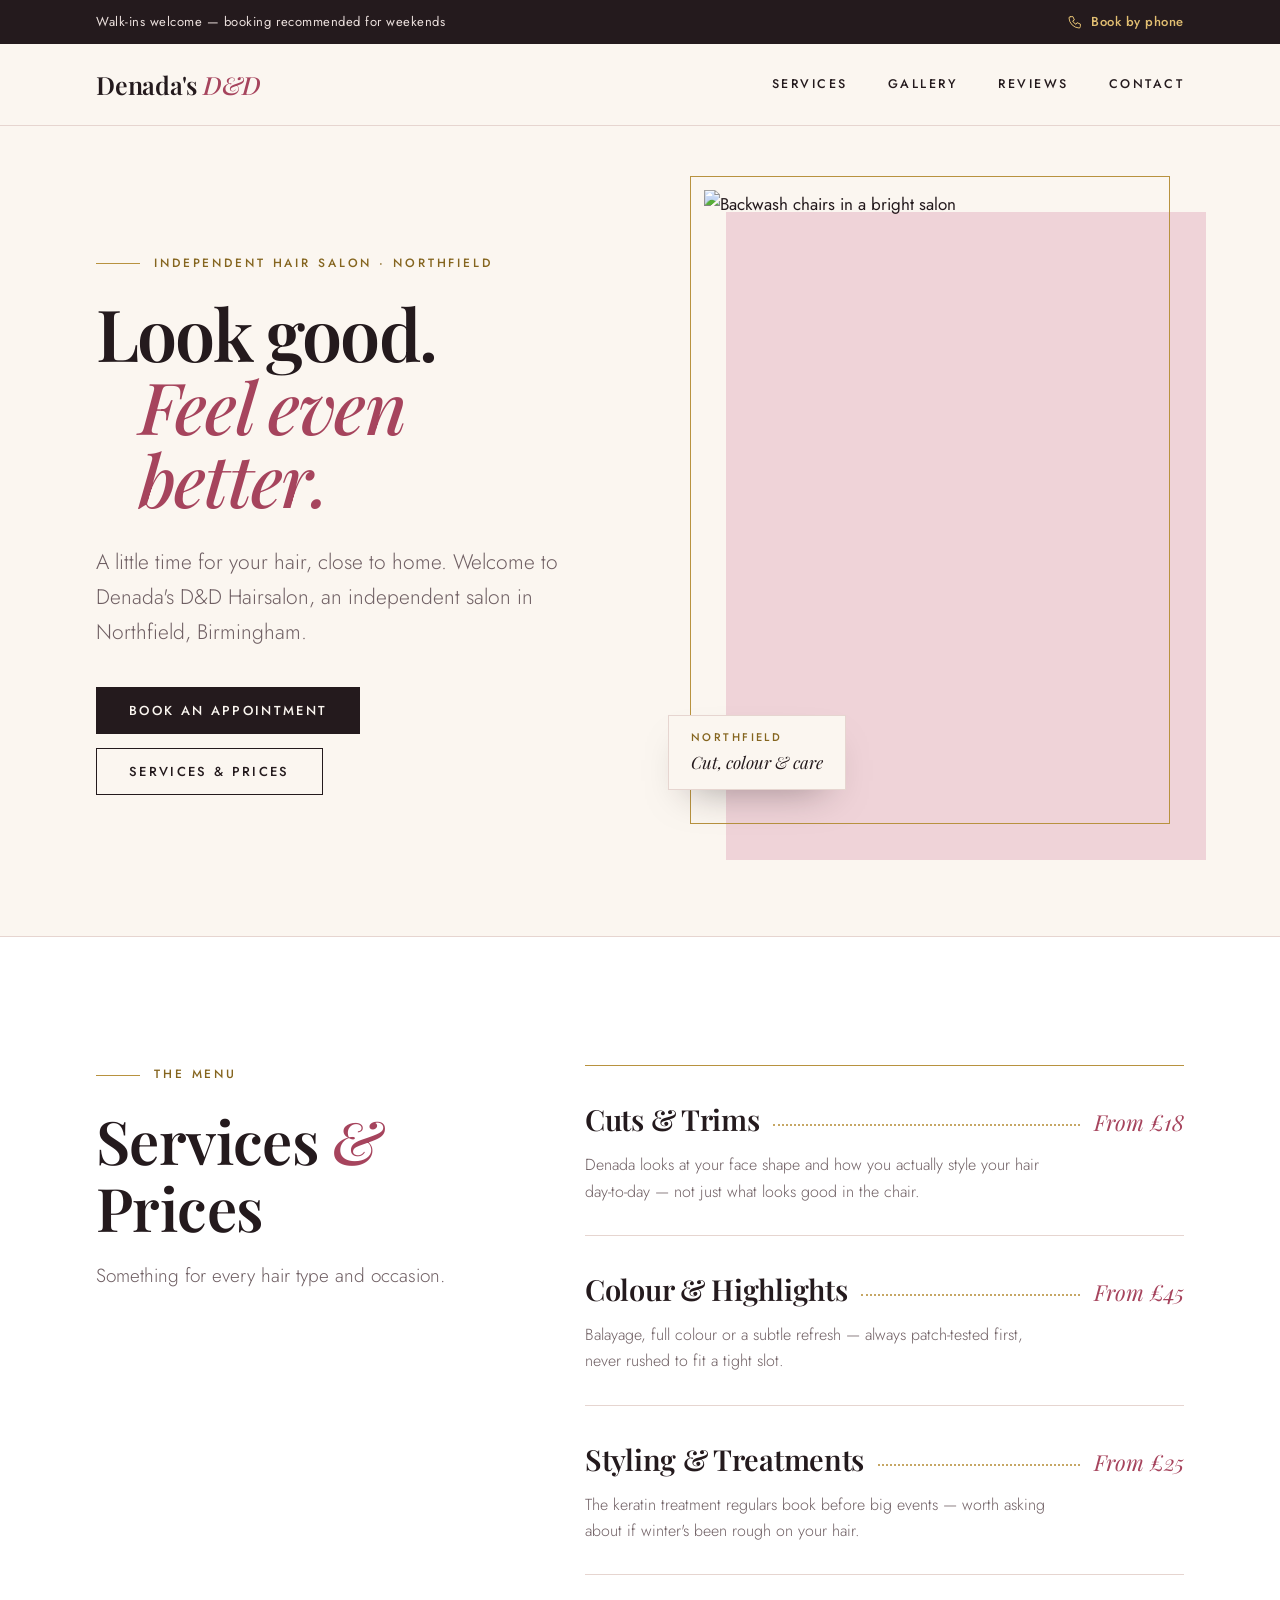
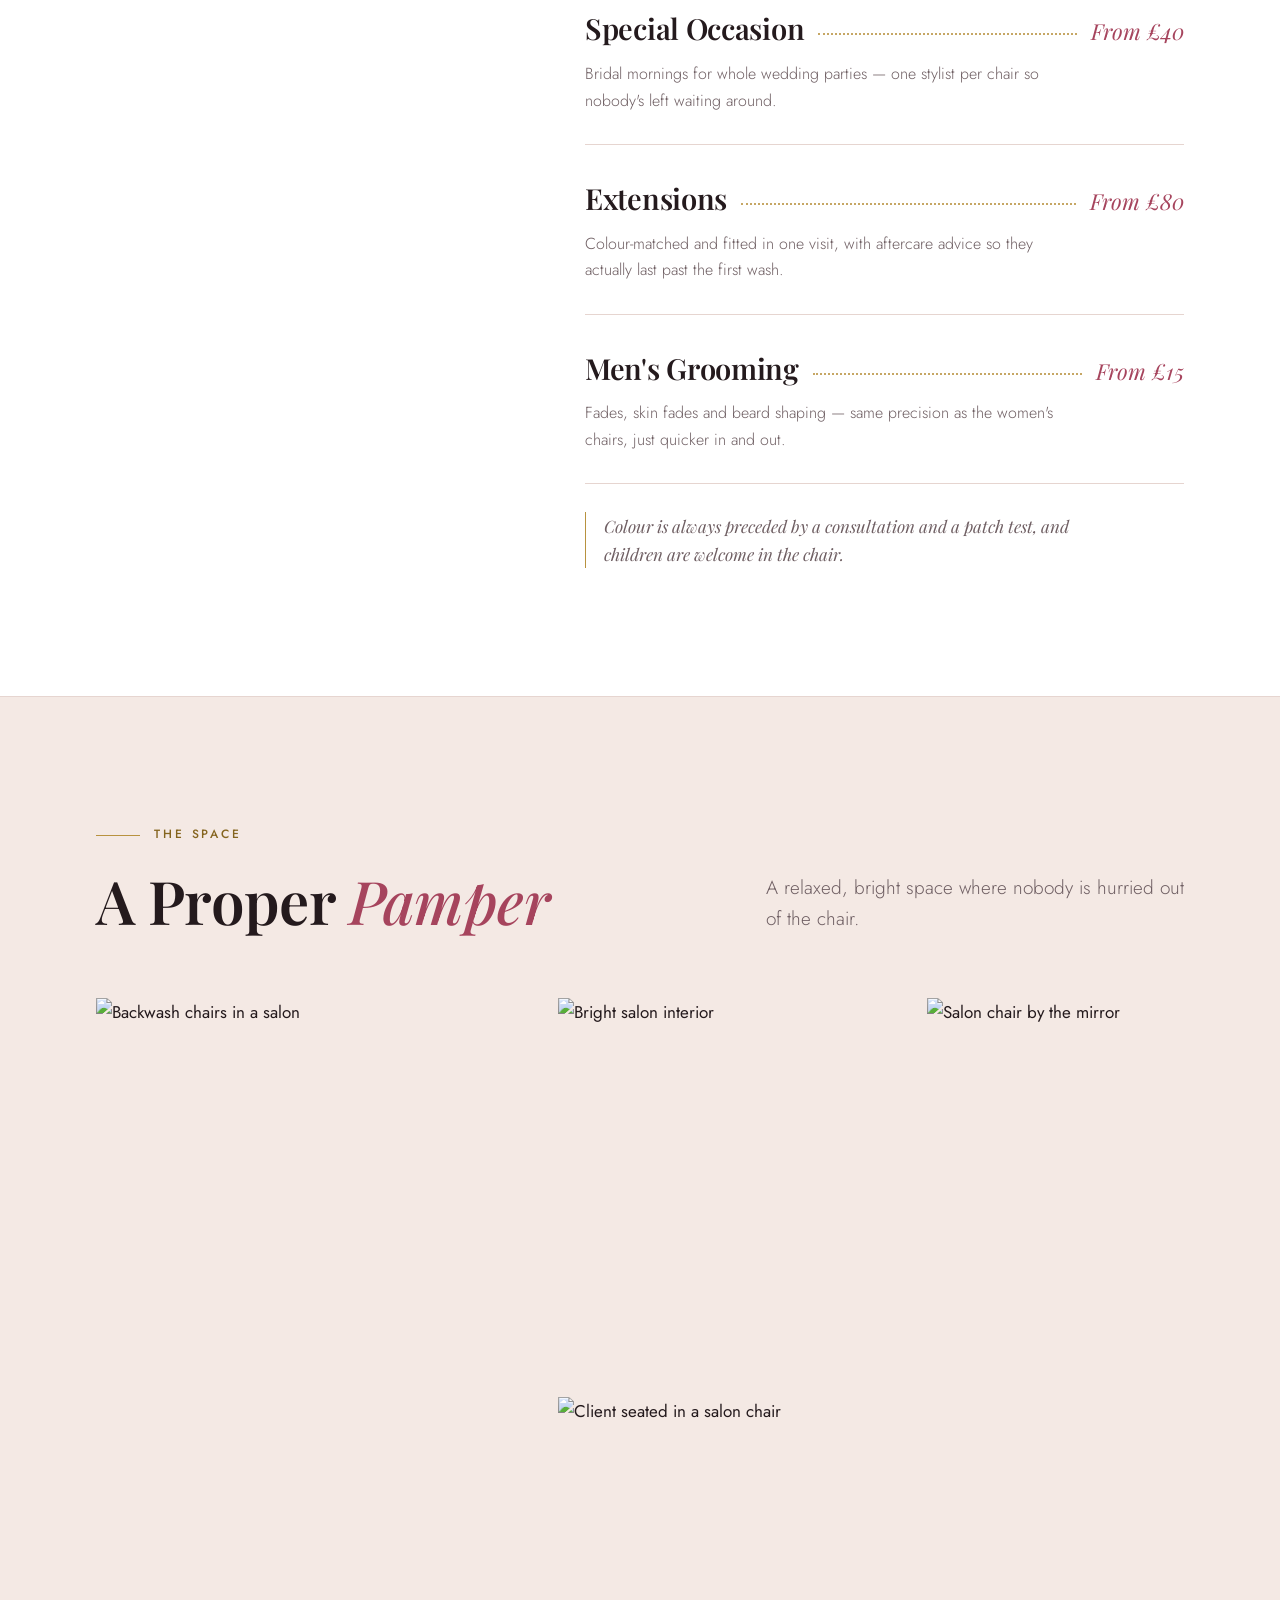
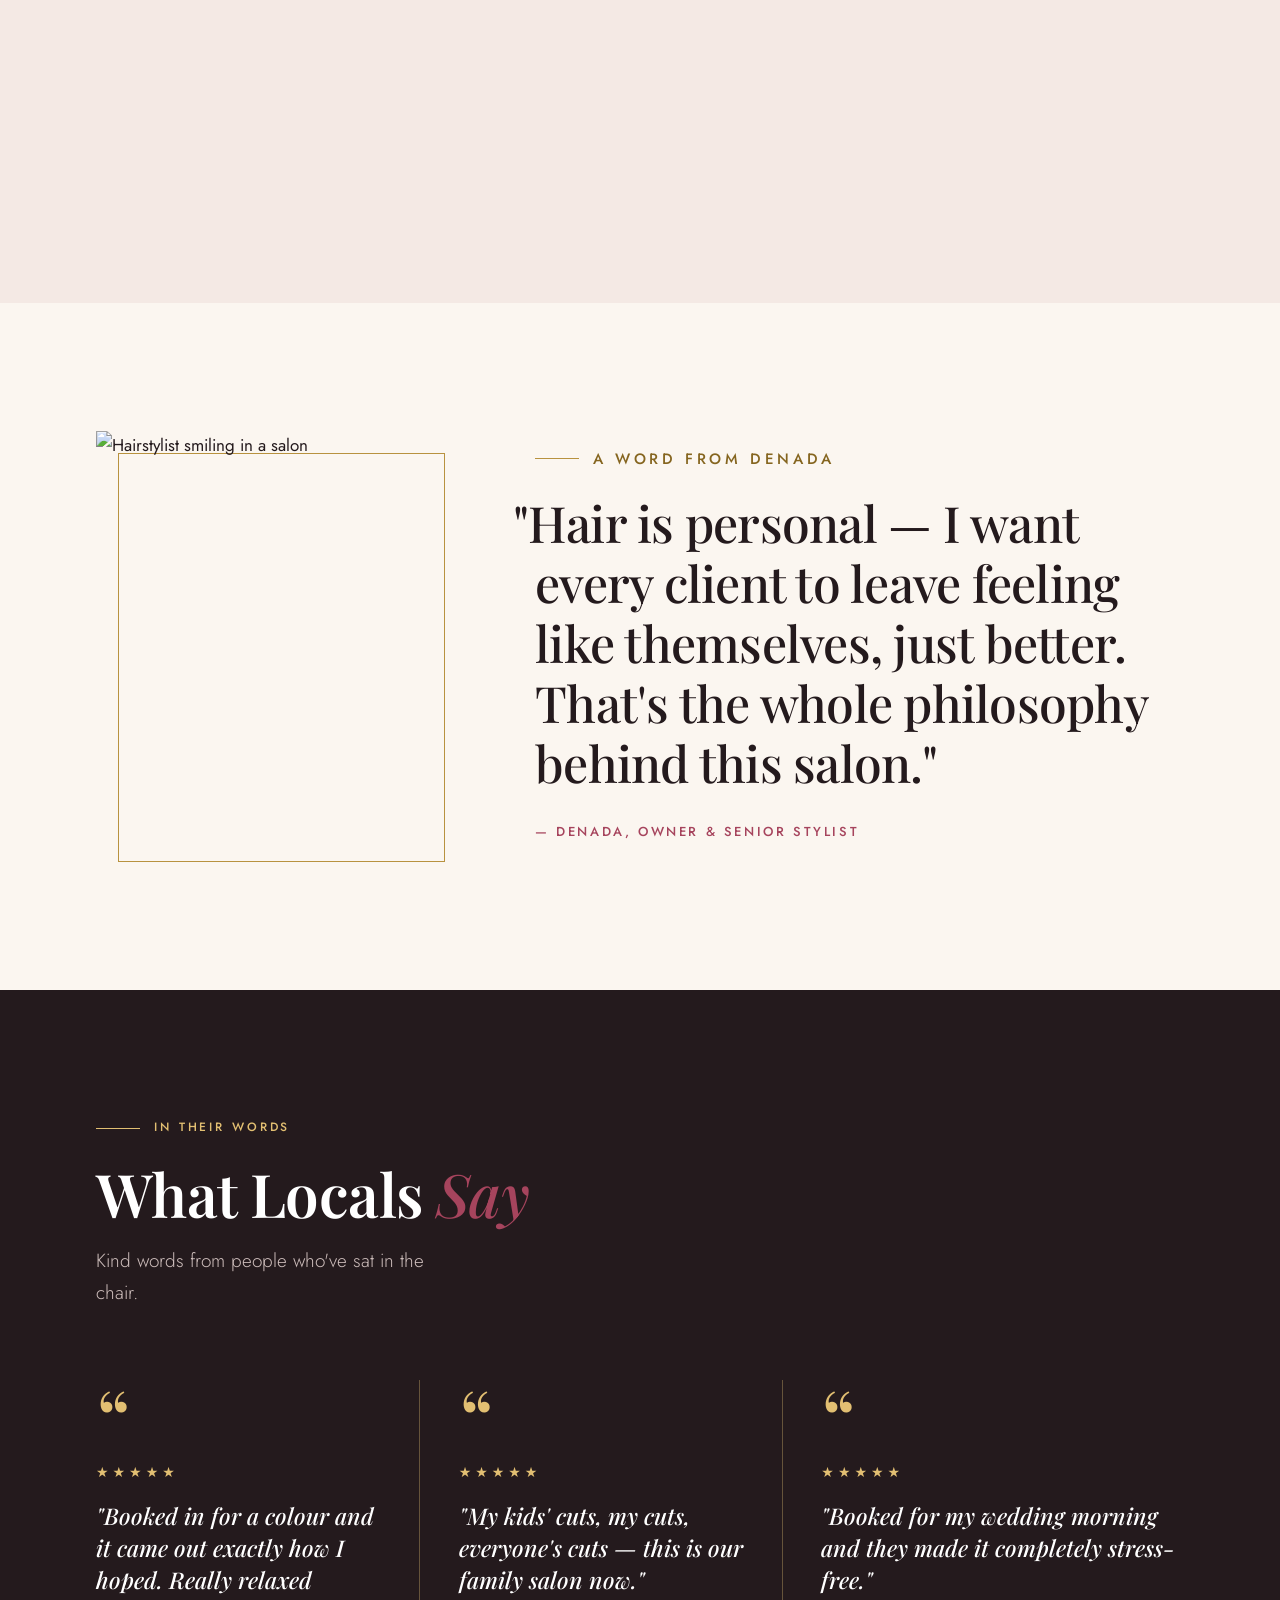
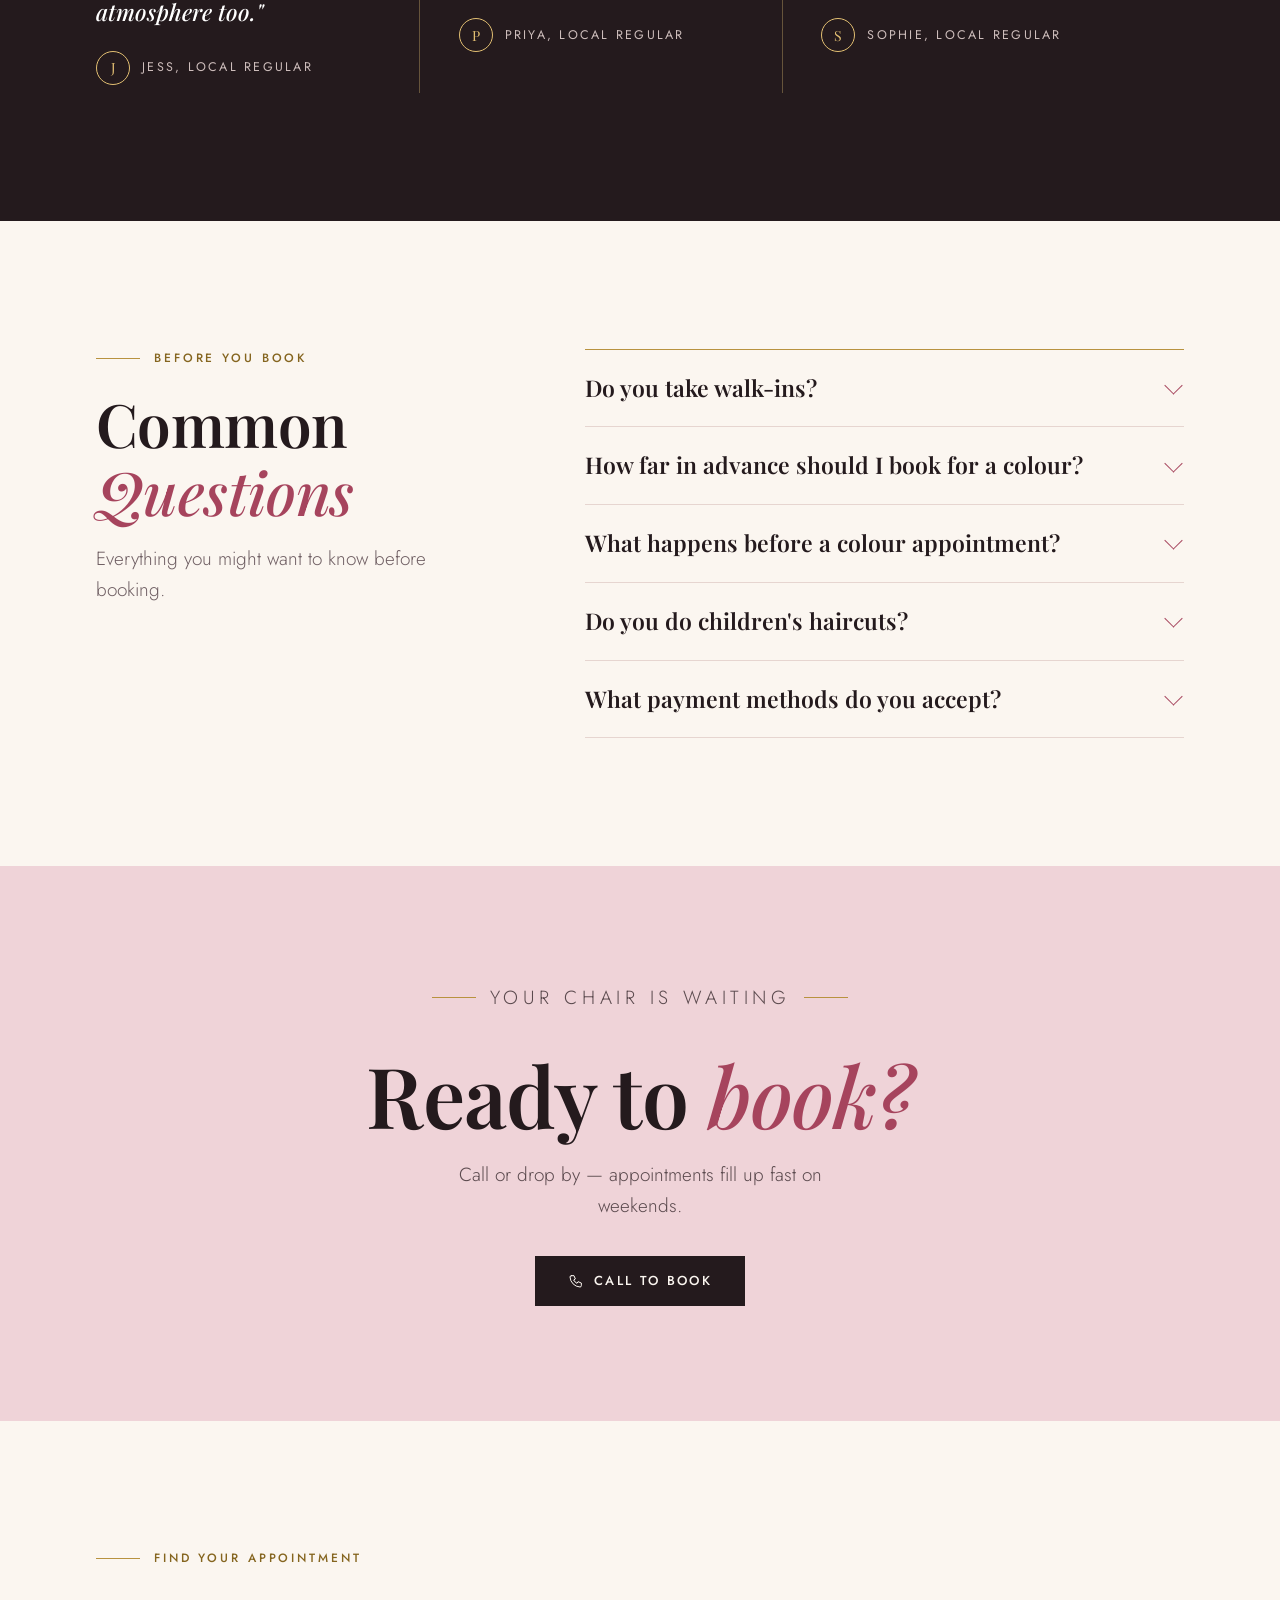
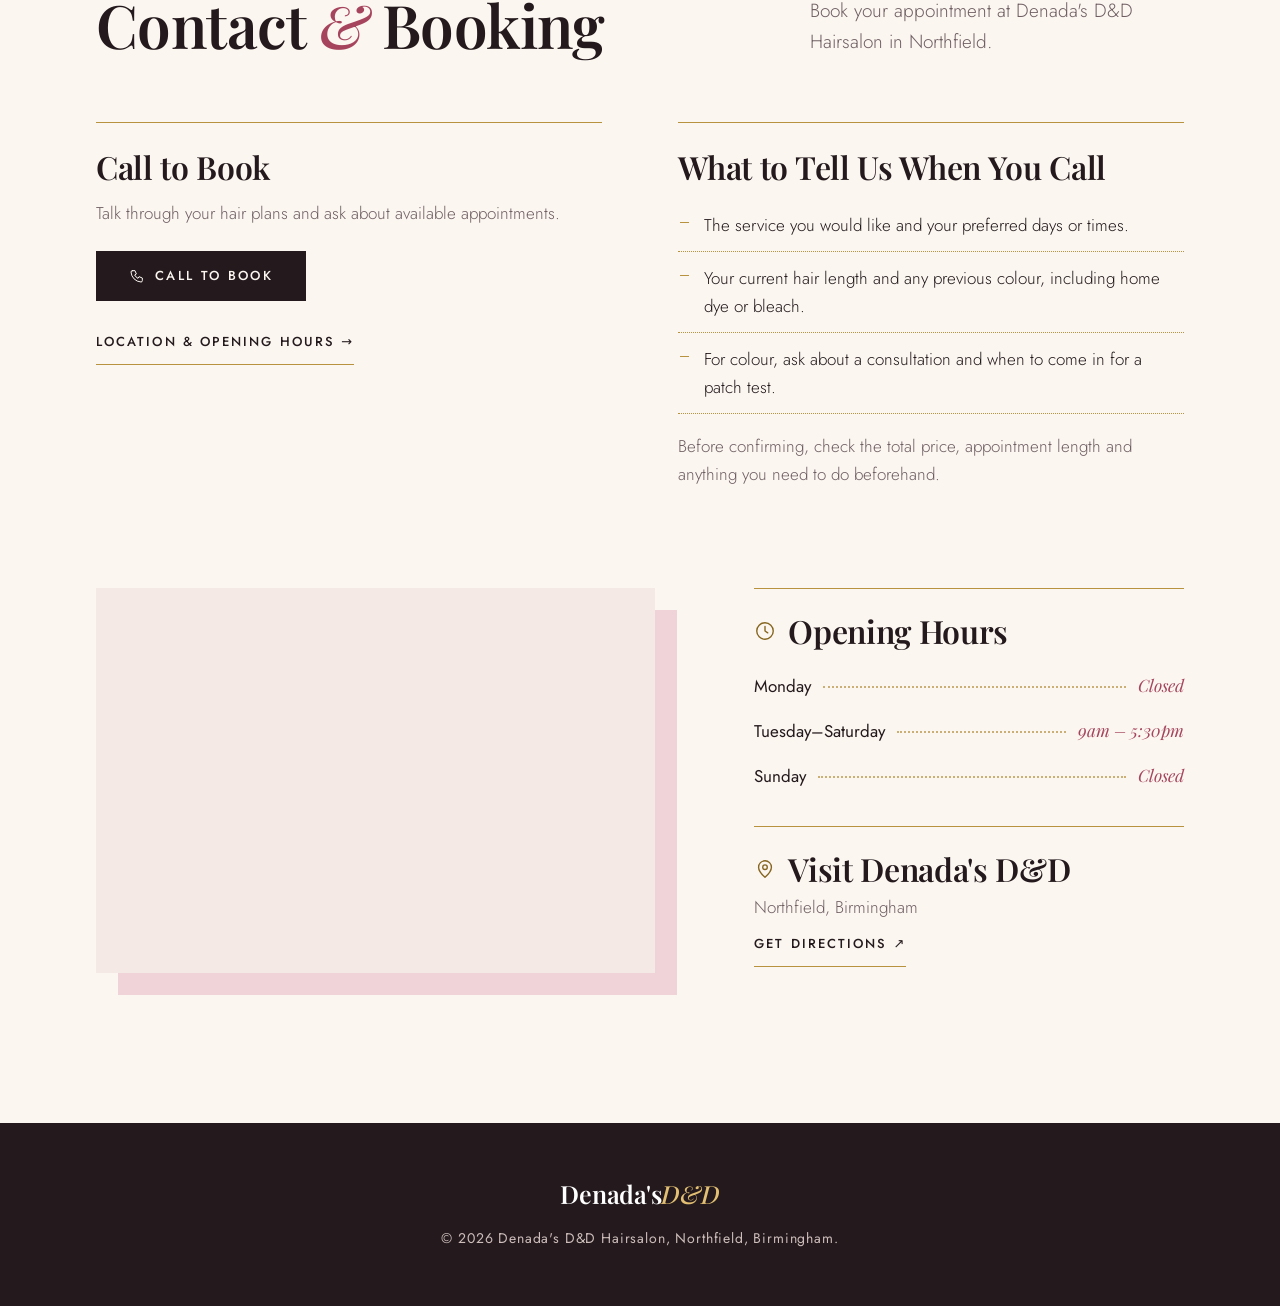
==== commit 464dfe35: "Merge task D" ====
--- a/index.html
+++ b/index.html
@@ -50,19 +50,26 @@
     --paper:#fbf6f0; --paper2:#f4e9e4; --ink:#241a1d; --muted:#6f5f63;
     --rose:#a6445d; --rose-dk:#8a3249; --blush:#efd3d8; --gold:#b8923f; --gold-dk:#85651f; --line:#e6d5d0;
     --serif:'Playfair Display',Georgia,serif; --sans:'Jost',system-ui,sans-serif;
-    --gutter:clamp(20px,5vw,56px);
+    --gutter:clamp(20px,5vw,56px); --header-h:81px; --focus-dark:#e2bf72;
   }
   *{box-sizing:border-box; margin:0; padding:0;}
-  html{-webkit-text-size-adjust:100%;}
+  html{-webkit-text-size-adjust:100%; scroll-padding-top:var(--header-h);}
+  [id]{scroll-margin-top:12px;}
+  .skip-link{position:absolute; left:12px; top:-120px; z-index:100; background:var(--ink); color:#fff; padding:14px 22px; font:500 14px/1.2 var(--sans); letter-spacing:.08em; text-decoration:none; border:2px solid var(--gold);}
+  .skip-link:focus{top:12px;}
   body{font-family:var(--sans); font-weight:400; font-size:17px; background:var(--paper); color:var(--ink); line-height:1.65; overflow-x:clip;}
   h1,h2,h3{font-family:var(--serif); font-weight:600; line-height:1.12; letter-spacing:-.01em;}
   a{color:inherit;}
   img{display:block; max-width:100%;}
   svg{flex:none;}
   .wrap{max-width:1200px; margin:0 auto; padding:0 var(--gutter);}
-  .reveal{opacity:0; transform:translateY(24px); transition:opacity .8s ease, transform .8s ease;}
-  .reveal.in{opacity:1; transform:none;}
-  @media(prefers-reduced-motion:reduce){.reveal{opacity:1; transform:none; transition:none;}}
+  .js .reveal{opacity:0; transform:translateY(24px); transition:opacity .8s ease, transform .8s ease;}
+  .js .reveal.in{opacity:1; transform:none;}
+  @media(prefers-reduced-motion:reduce){
+    *,*::before,*::after{animation:none !important; transition:none !important; scroll-behavior:auto !important;}
+    .js .reveal{opacity:1; transform:none;}
+    .btn:hover{transform:none;}
+  }
 
   /* shared editorial bits */
   .eyebrow{display:flex; align-items:center; gap:14px; font-size:12px; font-weight:500; letter-spacing:.24em; text-transform:uppercase; color:var(--gold-dk); margin-bottom:22px;}
@@ -81,24 +88,26 @@
   .btn--gold:hover{background:#cba653; border-color:#cba653;}
   .ico{width:16px; height:16px; stroke:currentColor; fill:none; stroke-width:1.5; stroke-linecap:round; stroke-linejoin:round;}
   a:focus-visible,button:focus-visible,summary:focus-visible{outline:2px solid var(--rose); outline-offset:3px;}
+  .topbar a:focus-visible,.sticky-cta a:focus-visible,footer a:focus-visible,.skip-link:focus-visible{outline-color:var(--focus-dark);}
+  [tabindex="-1"]:focus{outline:none;}
 
   /* top bar + header */
   .topbar{background:var(--ink); color:#eadfdc; font-size:13px; letter-spacing:.04em;}
-  .topbar__inner{display:flex; justify-content:space-between; align-items:center; padding-top:9px; padding-bottom:9px; flex-wrap:wrap; gap:4px 20px;}
-  .topbar a{color:#e2bf72; font-weight:500; text-decoration:none; display:inline-flex; align-items:center; gap:8px; padding:4px 0;}
+  .topbar__inner{display:flex; justify-content:space-between; align-items:center; padding-top:0; padding-bottom:0; flex-wrap:wrap; gap:4px 20px;}
+  .topbar a{color:#e2bf72; font-weight:500; text-decoration:none; display:inline-flex; align-items:center; gap:8px; min-height:44px;}
+  .topbar p{padding:8px 0;}
   header{position:sticky; top:0; background:rgba(251,246,240,.96); backdrop-filter:blur(8px); border-bottom:1px solid var(--line); z-index:30; transition:box-shadow .3s;}
   header.scrolled{box-shadow:0 10px 30px -14px rgba(36,26,29,.25);}
   .header__inner{display:flex; align-items:center; justify-content:space-between; padding-top:18px; padding-bottom:18px; position:relative;}
   .brand{font-family:var(--serif); font-size:25px; font-weight:600; text-decoration:none; letter-spacing:-.01em; white-space:nowrap;}
   .brand span{font-style:italic; color:var(--rose); font-weight:500;}
   nav ul{list-style:none; display:flex; gap:40px;}
-  nav a{text-decoration:none; font-weight:500; font-size:12.5px; letter-spacing:.2em; text-transform:uppercase; padding:6px 0; background:linear-gradient(var(--gold),var(--gold)) 0 100%/0 1px no-repeat; transition:background-size .3s;}
+  nav a{display:inline-block; text-decoration:none; font-weight:500; font-size:12.5px; letter-spacing:.2em; text-transform:uppercase; padding:12px 0; background:linear-gradient(var(--gold),var(--gold)) 0 calc(100% - 10px)/0 1px no-repeat; transition:background-size .3s;}
   nav a:hover{background-size:100% 1px;}
-  .burger{display:none; flex-direction:column; gap:6px; background:none; border:0; cursor:pointer; padding:10px; margin-right:-10px;}
+  .burger{display:none; flex-direction:column; align-items:center; justify-content:center; gap:6px; width:44px; height:44px; background:none; border:0; cursor:pointer; padding:0; margin-right:-9px;}
   .burger span{width:26px; height:1.5px; background:var(--ink);}
   .mobile-menu{display:none; position:absolute; top:100%; left:0; right:0; background:var(--paper); border-bottom:1px solid var(--line); flex-direction:column; padding:8px var(--gutter) 18px;}
-  .mobile-menu.open{display:flex;}
-  .mobile-menu a{padding:16px 0; text-decoration:none; font-family:var(--serif); font-size:22px; border-bottom:1px solid var(--line);}
+  .mobile-menu a{padding:14px 0; min-height:44px; text-decoration:none; font-family:var(--serif); font-size:22px; border-bottom:1px solid var(--line);}
 
   /* hero: asymmetric split */
   .hero{padding:clamp(40px,5vw,64px) 0 clamp(56px,6vw,88px); overflow:hidden;}
@@ -137,7 +146,6 @@
   .gallery img:nth-child(2){grid-column:6 / span 4; grid-row:1 / span 2;}
   .gallery img:nth-child(3){grid-column:10 / span 3; grid-row:1 / span 3;}
   .gallery img:nth-child(4){grid-column:6 / span 4; grid-row:3 / span 2;}
-  .gallery img:nth-child(1),.gallery img:nth-child(3){margin-top:0;}
 
   /* owner */
   .owner{display:grid; grid-template-columns:.7fr 1.3fr; gap:clamp(36px,7vw,100px); align-items:center;}
@@ -169,7 +177,7 @@
   .faq-layout{display:grid; grid-template-columns:.8fr 1.2fr; gap:clamp(40px,7vw,110px); align-items:start;}
   .faq{border-top:1px solid var(--gold);}
   .faq details{border-bottom:1px solid var(--line); padding:6px 0;}
-  .faq summary{cursor:pointer; font-family:var(--serif); font-weight:600; font-size:clamp(19px,2vw,23px); list-style:none; padding:18px 40px 18px 0; position:relative; line-height:1.25;}
+  .faq summary{min-height:44px; cursor:pointer; font-family:var(--serif); font-weight:600; font-size:clamp(19px,2vw,23px); list-style:none; padding:18px 40px 18px 0; position:relative; line-height:1.25;}
   .faq summary::-webkit-details-marker{display:none;}
   .faq summary::after{content:""; position:absolute; right:4px; top:50%; width:12px; height:12px; border-right:1.5px solid var(--rose); border-bottom:1.5px solid var(--rose); transform:translateY(-70%) rotate(45deg); transition:transform .3s;}
   .faq details[open] summary::after{transform:translateY(-30%) rotate(-135deg);}
@@ -193,8 +201,8 @@
   .booking .btn{margin:24px 0 18px;}
   .booking ul{list-style:none; margin:4px 0 18px;}
   .booking li{position:relative; padding:12px 0 12px 26px; border-bottom:1px dotted var(--gold); color:var(--ink); font-weight:300;}
-  .booking li::before{content:""; position:absolute; left:2px; top:1.35em; width:9px; height:1px; background:var(--gold); box-shadow:0 0 0 0 transparent;}
-  .location-link{display:inline-block; padding:10px 0; font-weight:500; font-size:13px; letter-spacing:.16em; text-transform:uppercase; text-decoration:none; border-bottom:1px solid var(--gold); color:var(--ink);}
+  .booking li::before{content:""; position:absolute; left:2px; top:1.35em; width:9px; height:1px; background:var(--gold);}
+  .location-link{display:inline-block; padding:12px 0; font-weight:500; font-size:13px; letter-spacing:.16em; text-transform:uppercase; text-decoration:none; border-bottom:1px solid var(--gold); color:var(--ink);}
   .location-link:hover{color:var(--rose);}
   .map-contact{display:grid; grid-template-columns:1.15fr .85fr; gap:clamp(32px,6vw,90px); align-items:stretch;}
   .map-frame{position:relative; margin:0 22px 22px 0; min-height:340px;}
@@ -211,10 +219,10 @@
   .hours-list dd{order:2; font-family:var(--serif); font-style:italic; color:var(--rose); text-align:right;}
 
   footer{background:var(--ink); color:#cdbdbb; padding:48px 0 56px; text-align:center; font-size:14px; letter-spacing:.06em;}
-  footer .brand{display:inline-block; color:#fff; margin-bottom:12px;}
+  footer .brand{display:inline-flex; align-items:center; min-height:44px; color:#fff; margin-bottom:12px;}
   footer .brand span{color:#e2bf72;}
   .sticky-cta{position:fixed; bottom:0; left:0; right:0; background:var(--ink); padding:10px 16px; display:none; justify-content:center; gap:10px; z-index:40; box-shadow:0 -10px 30px rgba(0,0,0,.25);}
-  .sticky-cta .btn{flex:1; max-width:280px; padding:15px 12px; font-size:12px;}
+  .sticky-cta .btn{flex:1; max-width:280px; min-height:44px; padding:15px 8px; gap:8px; font-size:12px; letter-spacing:.1em; white-space:nowrap;}
   .sticky-cta .btn--line{color:#fff; border-color:rgba(255,255,255,.6);}
 
   @media(max-width:980px){
@@ -236,6 +244,8 @@
     .owner__figure{max-width:340px;}
     .booking{grid-template-columns:1fr;}
     .sticky-cta{display:flex;}
+    html{scroll-padding-bottom:76px;}
+    .mobile-menu.open{display:flex;}
     footer{padding-bottom:104px;}
     .gallery{grid-auto-rows:clamp(90px,24vw,170px);}
     .gallery img:nth-child(1){grid-column:1 / span 7; grid-row:1 / span 3;}
@@ -256,6 +266,8 @@
 </style>
 </head>
 <body>
+<a class="skip-link" href="#main">Skip to content</a>
+<script>document.documentElement.classList.add('js');</script>
 
 <div class="topbar">
   <div class="wrap topbar__inner">
@@ -271,7 +283,7 @@
 <header id="siteHeader">
   <div class="wrap header__inner">
     <a class="brand" href="#top">Denada's <span>D&amp;D</span></a>
-    <nav>
+    <nav aria-label="Main">
       <ul>
         <li><a href="#services">Services</a></li>
         <li><a href="#gallery">Gallery</a></li>
@@ -279,7 +291,7 @@
         <li><a href="#contact">Contact</a></li>
       </ul>
     </nav>
-    <button class="burger" id="burgerBtn" aria-label="Menu"><span></span><span></span><span></span></button>
+    <button class="burger" id="burgerBtn" type="button" aria-label="Menu" aria-expanded="false" aria-controls="mobileMenu"><span></span><span></span><span></span></button>
     <div class="mobile-menu" id="mobileMenu">
       <a href="#services">Services</a>
       <a href="#gallery">Gallery</a>
@@ -289,6 +301,7 @@
   </div>
 </header>
 
+<main id="main">
 <section class="hero" id="top">
   <div class="wrap hero__grid">
     <div class="hero__copy">
@@ -386,13 +399,13 @@
     </div>
     <div class="review-grid">
       <!-- PLACEHOLDER: replace with real Google reviews -->
-      <div class="review reveal"><div class="stars" aria-label="5 stars">★★★★★</div><p>"Booked in for a colour and it came out exactly how I hoped. Really relaxed atmosphere too."</p><div class="who"><span class="avatar">J</span> Jess, Local regular</div></div>
+      <div class="review reveal"><div class="stars" role="img" aria-label="5 stars">★★★★★</div><p>"Booked in for a colour and it came out exactly how I hoped. Really relaxed atmosphere too."</p><div class="who"><span class="avatar">J</span> Jess, Local regular</div></div>
       <!-- /PLACEHOLDER -->
       <!-- PLACEHOLDER: replace with real Google reviews -->
-      <div class="review reveal"><div class="stars" aria-label="5 stars">★★★★★</div><p>"My kids' cuts, my cuts, everyone's cuts — this is our family salon now."</p><div class="who"><span class="avatar">P</span> Priya, Local regular</div></div>
+      <div class="review reveal"><div class="stars" role="img" aria-label="5 stars">★★★★★</div><p>"My kids' cuts, my cuts, everyone's cuts — this is our family salon now."</p><div class="who"><span class="avatar">P</span> Priya, Local regular</div></div>
       <!-- /PLACEHOLDER -->
       <!-- PLACEHOLDER: replace with real Google reviews -->
-      <div class="review reveal"><div class="stars" aria-label="5 stars">★★★★★</div><p>"Booked for my wedding morning and they made it completely stress-free."</p><div class="who"><span class="avatar">S</span> Sophie, Local regular</div></div>
+      <div class="review reveal"><div class="stars" role="img" aria-label="5 stars">★★★★★</div><p>"Booked for my wedding morning and they made it completely stress-free."</p><div class="who"><span class="avatar">S</span> Sophie, Local regular</div></div>
       <!-- /PLACEHOLDER -->
     </div>
   </div>
@@ -492,6 +505,7 @@
     </div>
   </div>
 </section>
+</main>
 
 <footer>
   <div class="wrap">
@@ -510,33 +524,58 @@
 <script>
   const burger = document.getElementById('burgerBtn');
   const menu = document.getElementById('mobileMenu');
-  burger.addEventListener('click', () => menu.classList.toggle('open'));
-
   const header = document.getElementById('siteHeader');
-  window.addEventListener('scroll', () => header.classList.toggle('scrolled', window.scrollY > 10));
-
-  function smoothScrollTo(id){
+  const reduceMotion = window.matchMedia('(prefers-reduced-motion: reduce)');
+  const desktop = window.matchMedia('(min-width: 821px)');
+
+  function setMenu(open, returnFocus){
+    menu.classList.toggle('open', open);
+    burger.setAttribute('aria-expanded', String(open));
+    if(!open && returnFocus) burger.focus();
+  }
+  burger.addEventListener('click', () => setMenu(!menu.classList.contains('open')));
+  document.addEventListener('keydown', (e) => {
+    if(e.key === 'Escape' && menu.classList.contains('open')) setMenu(false, true);
+  });
+  const onBreakpoint = (e) => { if(e.matches) setMenu(false); };
+  if(desktop.addEventListener) desktop.addEventListener('change', onBreakpoint); else desktop.addListener(onBreakpoint);
+
+  function syncHeaderHeight(){
+    document.documentElement.style.setProperty('--header-h', header.offsetHeight + 'px');
+  }
+  syncHeaderHeight();
+  window.addEventListener('resize', syncHeaderHeight);
+  window.addEventListener('load', syncHeaderHeight);
+  window.addEventListener('scroll', () => header.classList.toggle('scrolled', window.scrollY > 10), { passive: true });
+
+  function goTo(id){
     const target = document.getElementById(id);
     if(!target) return;
-    const headerH = header.offsetHeight;
-    const top = target.getBoundingClientRect().top + window.scrollY - headerH - 12;
-    window.scrollTo({ top: Math.max(top, 0), behavior: 'smooth' });
+    const top = id === 'top' ? 0 : target.getBoundingClientRect().top + window.scrollY - header.offsetHeight - 12;
+    window.scrollTo({ top: Math.max(top, 0), behavior: reduceMotion.matches ? 'auto' : 'smooth' });
+    if(!target.hasAttribute('tabindex')) target.setAttribute('tabindex', '-1');
+    target.focus({ preventScroll: true });
   }
   document.querySelectorAll('a[href^="#"]').forEach(link => {
     const id = link.getAttribute('href').slice(1);
     if(!document.getElementById(id)) return;
     link.addEventListener('click', (e) => {
       e.preventDefault();
-      menu.classList.remove('open');
-      smoothScrollTo(id);
+      setMenu(false);
+      goTo(id);
       history.replaceState(null, '', '#' + id);
     });
   });
 
-  const io = new IntersectionObserver((entries) => {
-    entries.forEach(e => { if(e.isIntersecting){ e.target.classList.add('in'); io.unobserve(e.target); } });
-  }, { threshold: 0.15 });
-  document.querySelectorAll('.reveal').forEach(el => io.observe(el));
+  const reveals = document.querySelectorAll('.reveal');
+  if('IntersectionObserver' in window){
+    const io = new IntersectionObserver((entries) => {
+      entries.forEach(e => { if(e.isIntersecting){ e.target.classList.add('in'); io.unobserve(e.target); } });
+    }, { threshold: 0.15 });
+    reveals.forEach(el => io.observe(el));
+  } else {
+    reveals.forEach(el => el.classList.add('in'));
+  }
 </script>
 
 </body>
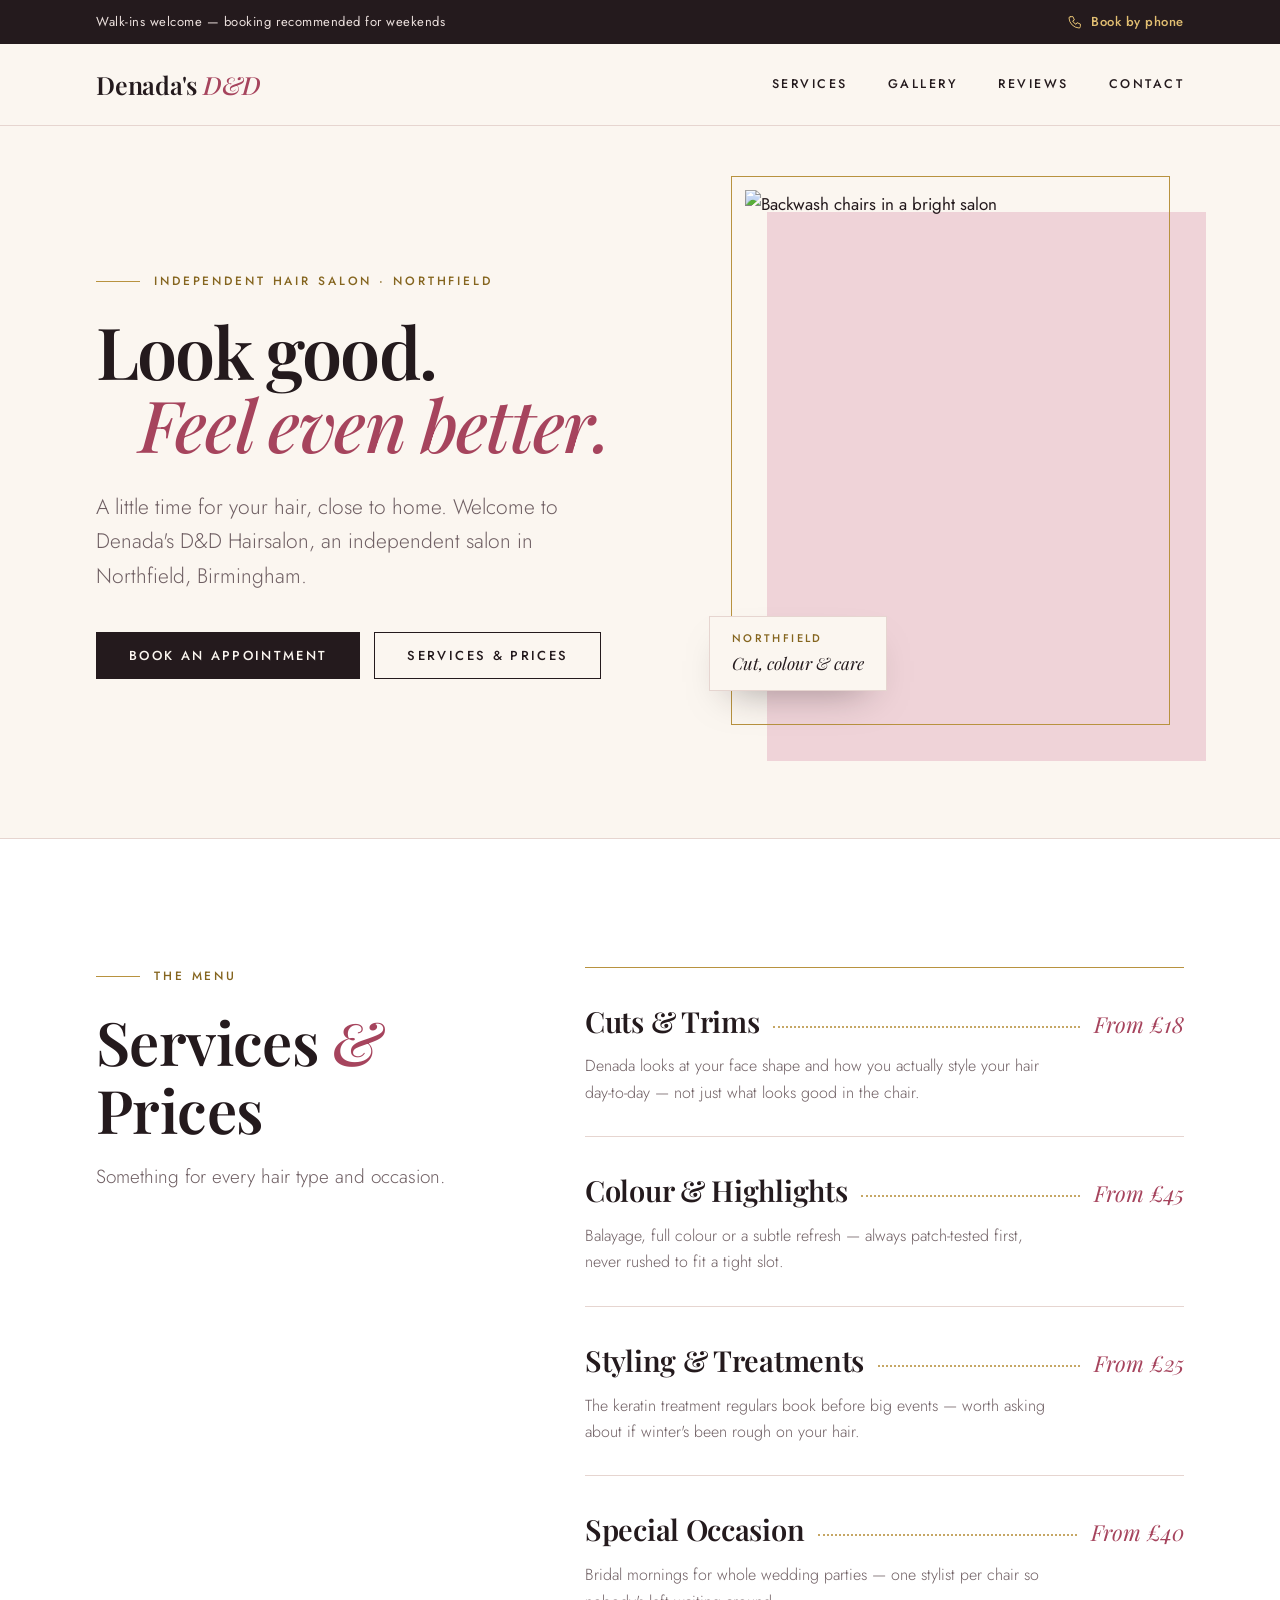
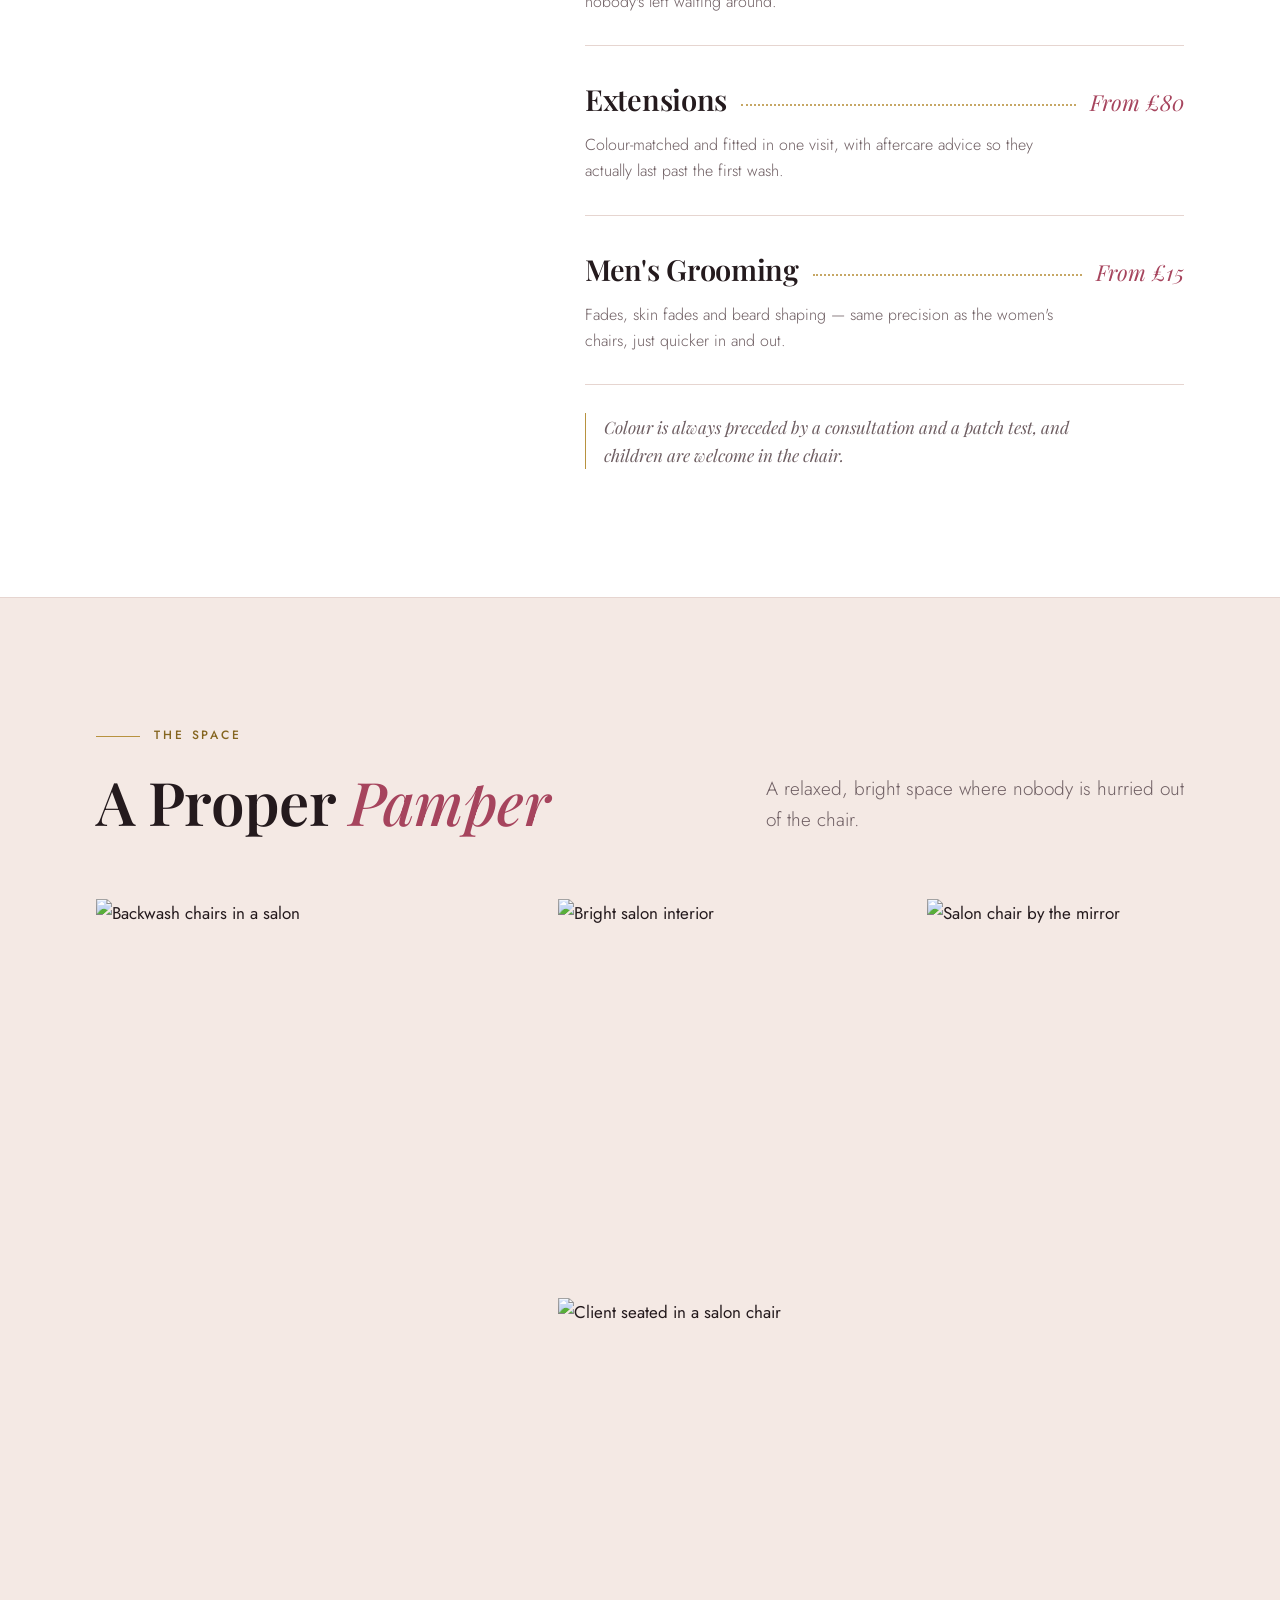
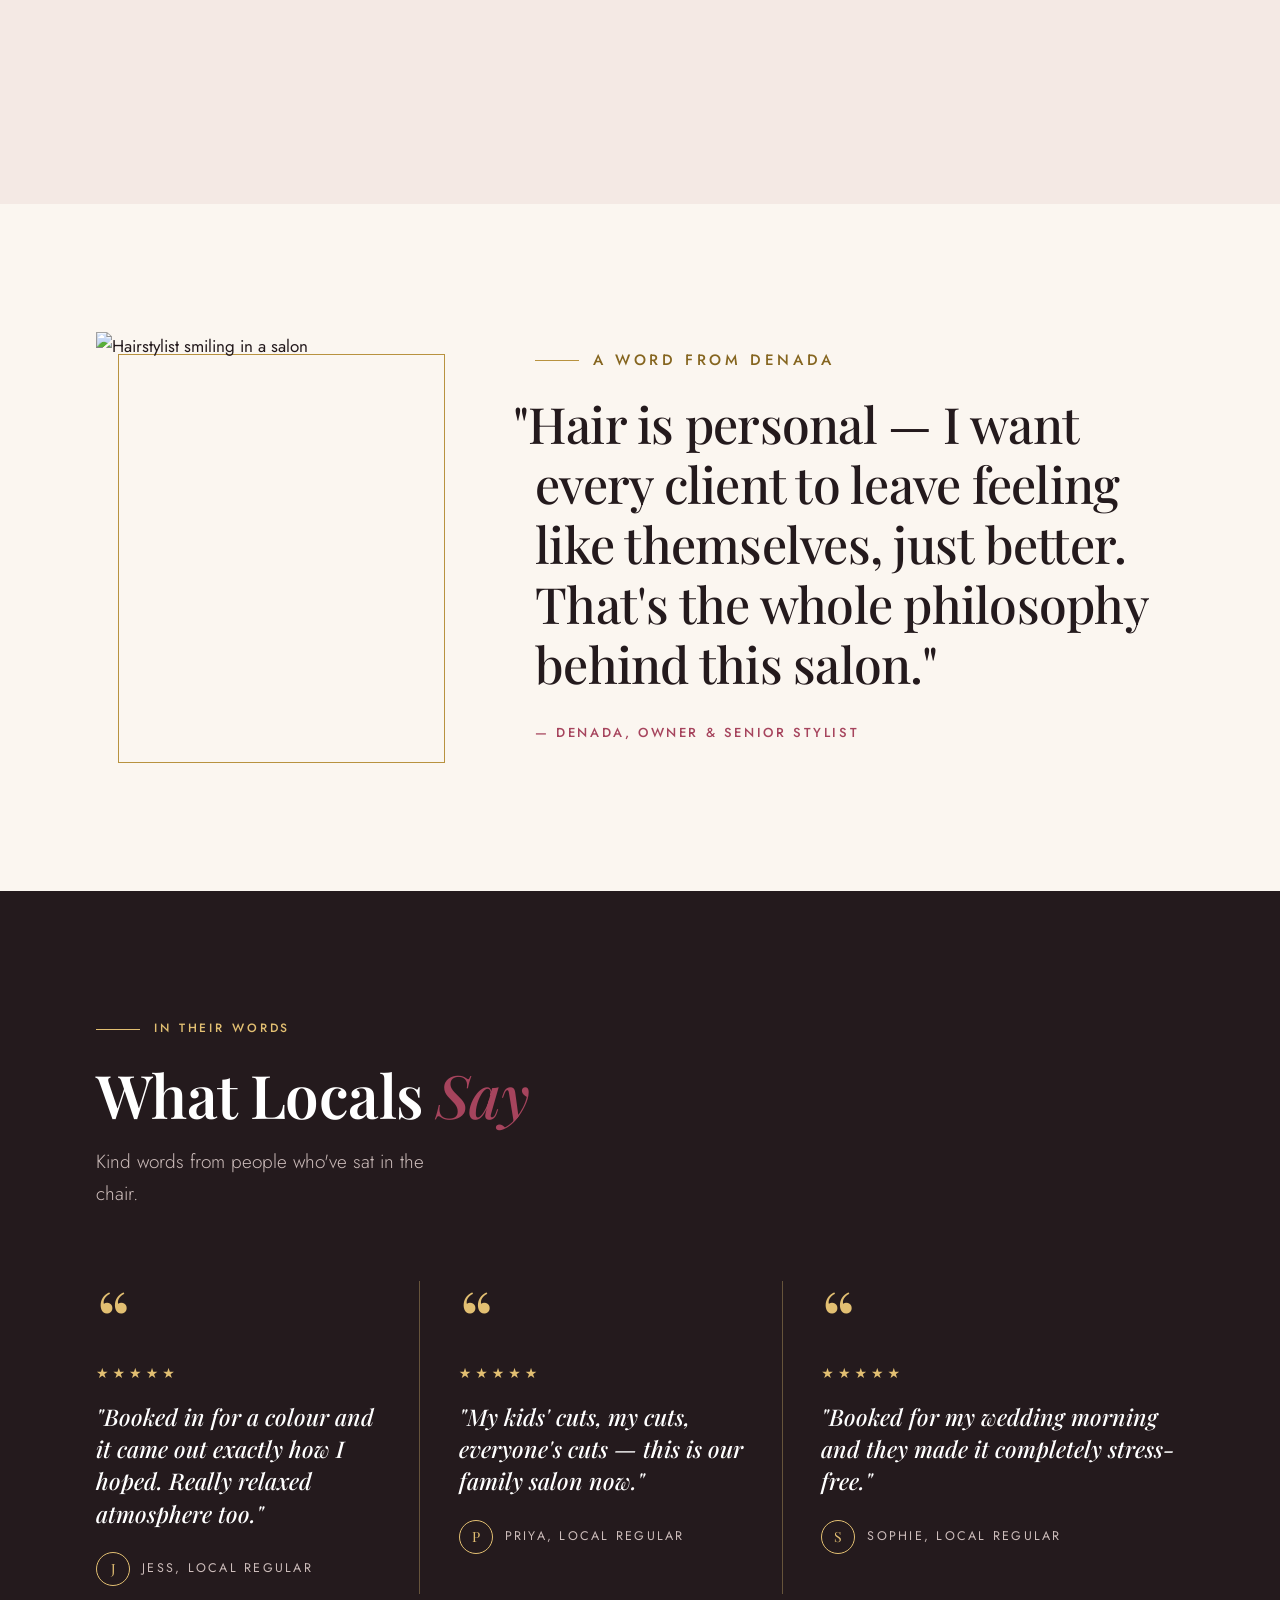
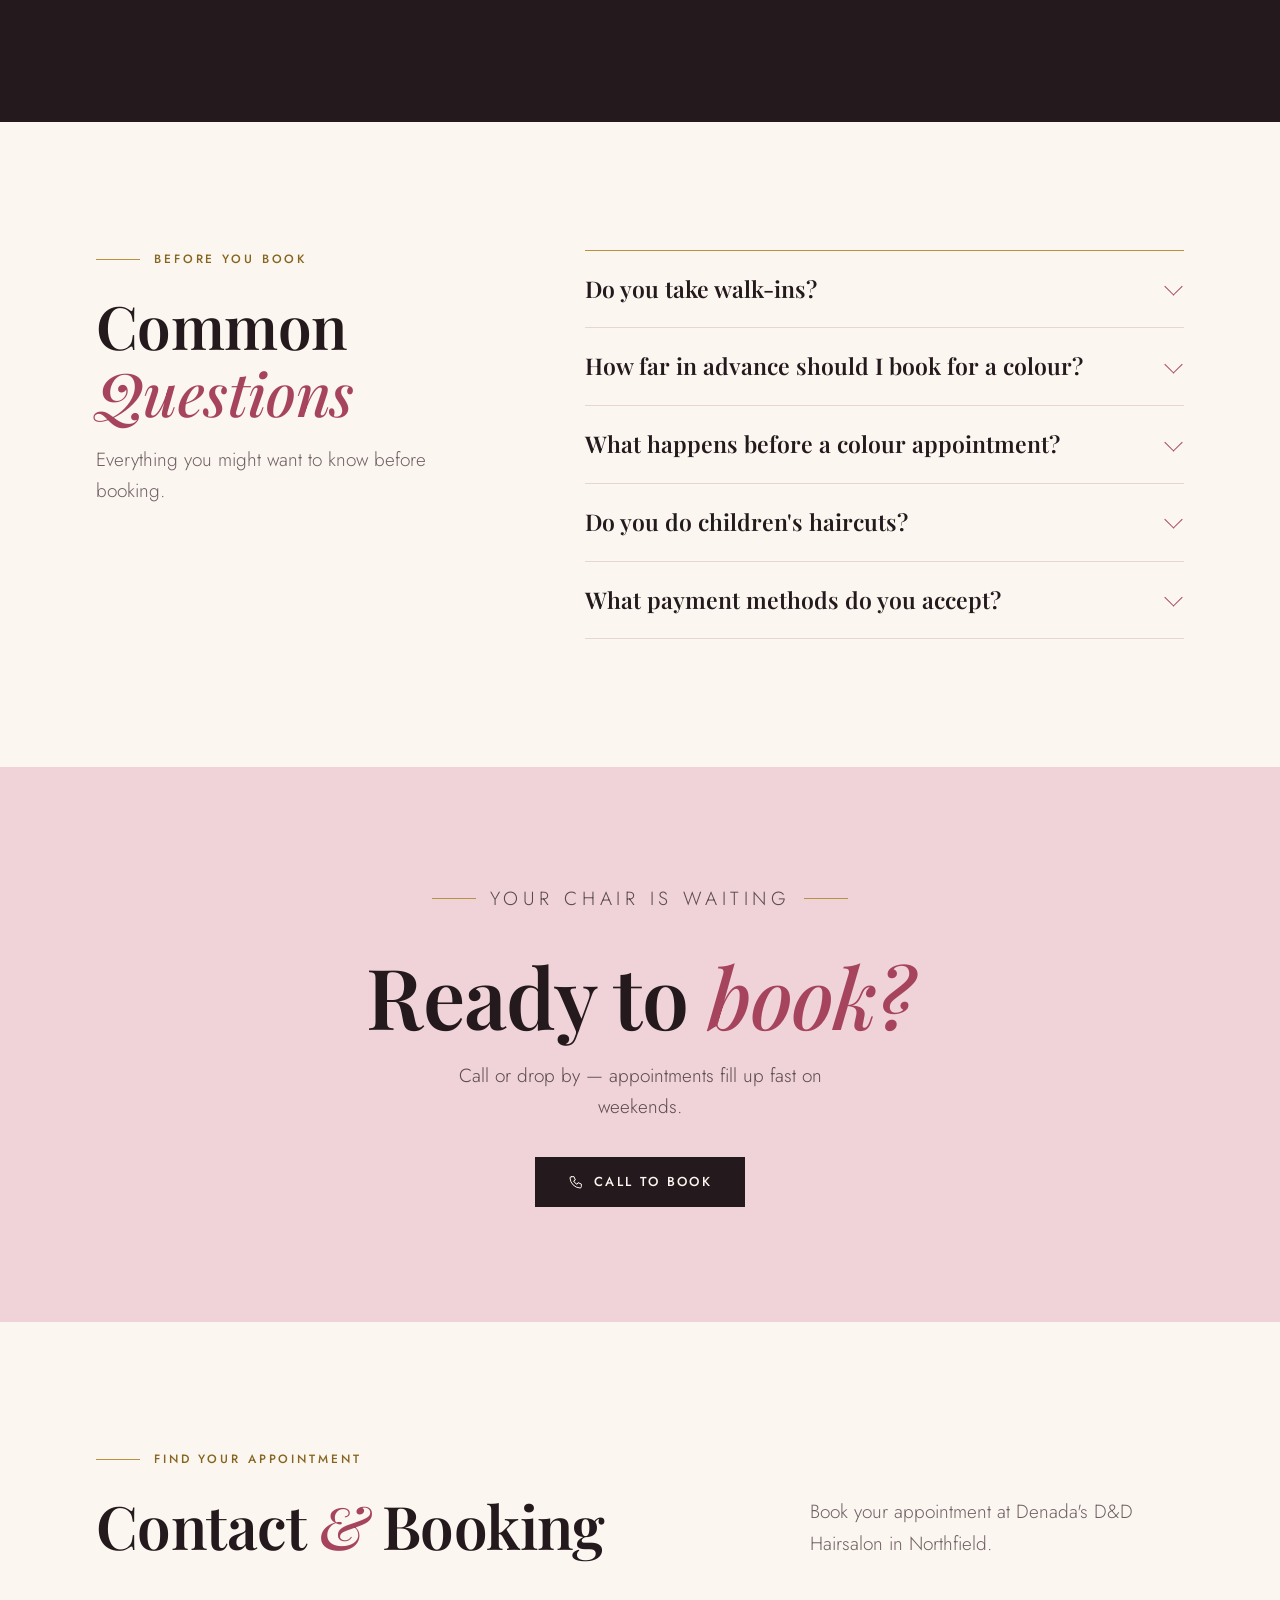
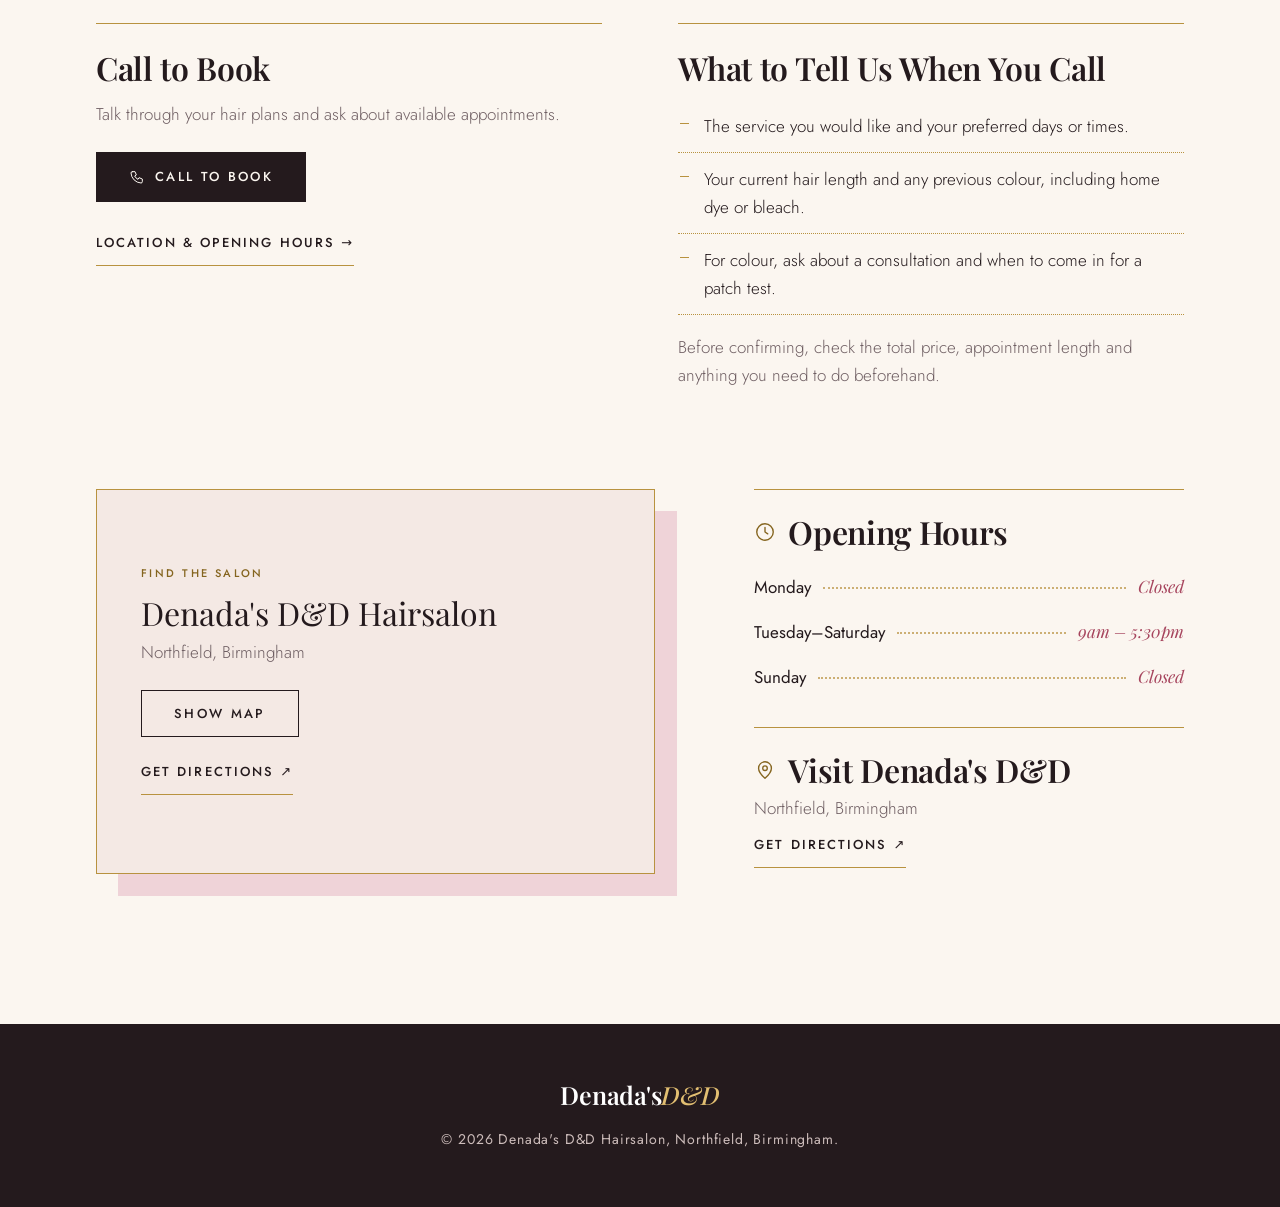
==== commit fd545686: "Merge task E" ====
--- a/index.html
+++ b/index.html
@@ -42,6 +42,7 @@
   ]
 }
 </script>
+<link rel="preload" as="image" href="https://images.pexels.com/photos/7195805/pexels-photo-7195805.jpeg?auto=compress&amp;cs=tinysrgb&amp;w=800&amp;h=1000" imagesrcset="https://images.pexels.com/photos/7195805/pexels-photo-7195805.jpeg?auto=compress&amp;cs=tinysrgb&amp;w=480&amp;h=600 480w, https://images.pexels.com/photos/7195805/pexels-photo-7195805.jpeg?auto=compress&amp;cs=tinysrgb&amp;w=800&amp;h=1000 800w, https://images.pexels.com/photos/7195805/pexels-photo-7195805.jpeg?auto=compress&amp;cs=tinysrgb&amp;w=1000&amp;h=1250 1000w" imagesizes="(max-width:900px) min(90vw,420px), 480px" fetchpriority="high" />
 <link rel="preconnect" href="https://fonts.googleapis.com" />
 <link rel="preconnect" href="https://fonts.gstatic.com" crossorigin />
 <link href="https://fonts.googleapis.com/css2?family=Playfair+Display:ital,wght@0,500;0,600;0,700;1,500;1,600&family=Jost:wght@300;400;500;600&display=swap" rel="stylesheet" />
@@ -314,7 +315,7 @@
       </div>
     </div>
     <figure class="hero__figure">
-      <img src="https://images.pexels.com/photos/7195805/pexels-photo-7195805.jpeg?auto=compress&cs=tinysrgb&w=900" alt="Backwash chairs in a bright salon" width="900" height="1200" />
+      <img src="https://images.pexels.com/photos/7195805/pexels-photo-7195805.jpeg?auto=compress&amp;cs=tinysrgb&amp;w=800&amp;h=1000" srcset="https://images.pexels.com/photos/7195805/pexels-photo-7195805.jpeg?auto=compress&amp;cs=tinysrgb&amp;w=480&amp;h=600 480w, https://images.pexels.com/photos/7195805/pexels-photo-7195805.jpeg?auto=compress&amp;cs=tinysrgb&amp;w=800&amp;h=1000 800w, https://images.pexels.com/photos/7195805/pexels-photo-7195805.jpeg?auto=compress&amp;cs=tinysrgb&amp;w=1000&amp;h=1250 1000w" sizes="(max-width:900px) min(90vw,420px), 480px" alt="Backwash chairs in a bright salon" width="800" height="1000" fetchpriority="high" decoding="async" />
       <figcaption class="hero__stamp"><b>Northfield</b>Cut, colour &amp; care</figcaption>
     </figure>
   </div>
@@ -365,10 +366,10 @@
       <p class="lede">A relaxed, bright space where nobody is hurried out of the chair.</p>
     </div>
     <div class="gallery reveal">
-      <img src="https://images.pexels.com/photos/7195805/pexels-photo-7195805.jpeg?auto=compress&cs=tinysrgb&w=600" alt="Backwash chairs in a salon" loading="lazy" />
-      <img src="https://images.pexels.com/photos/7195807/pexels-photo-7195807.jpeg?auto=compress&cs=tinysrgb&w=600" alt="Bright salon interior" loading="lazy" />
-      <img src="https://images.pexels.com/photos/3992850/pexels-photo-3992850.jpeg?auto=compress&cs=tinysrgb&w=600" alt="Salon chair by the mirror" loading="lazy" />
-      <img src="https://images.pexels.com/photos/14564860/pexels-photo-14564860.jpeg?auto=compress&cs=tinysrgb&w=600" alt="Client seated in a salon chair" loading="lazy" />
+      <img src="https://images.pexels.com/photos/7195805/pexels-photo-7195805.jpeg?auto=compress&amp;cs=tinysrgb&amp;w=400" srcset="https://images.pexels.com/photos/7195805/pexels-photo-7195805.jpeg?auto=compress&amp;cs=tinysrgb&amp;w=400 400w, https://images.pexels.com/photos/7195805/pexels-photo-7195805.jpeg?auto=compress&amp;cs=tinysrgb&amp;w=800 800w" sizes="(max-width:700px) 60vw, 40vw" alt="Backwash chairs in a salon" width="800" height="533" loading="lazy" decoding="async" />
+      <img src="https://images.pexels.com/photos/7195807/pexels-photo-7195807.jpeg?auto=compress&amp;cs=tinysrgb&amp;w=400" srcset="https://images.pexels.com/photos/7195807/pexels-photo-7195807.jpeg?auto=compress&amp;cs=tinysrgb&amp;w=400 400w, https://images.pexels.com/photos/7195807/pexels-photo-7195807.jpeg?auto=compress&amp;cs=tinysrgb&amp;w=800 800w" sizes="(max-width:700px) 60vw, 40vw" alt="Bright salon interior" width="800" height="533" loading="lazy" decoding="async" />
+      <img src="https://images.pexels.com/photos/3992850/pexels-photo-3992850.jpeg?auto=compress&amp;cs=tinysrgb&amp;w=400" srcset="https://images.pexels.com/photos/3992850/pexels-photo-3992850.jpeg?auto=compress&amp;cs=tinysrgb&amp;w=400 400w, https://images.pexels.com/photos/3992850/pexels-photo-3992850.jpeg?auto=compress&amp;cs=tinysrgb&amp;w=800 800w" sizes="(max-width:700px) 40vw, 25vw" alt="Salon chair by the mirror" width="800" height="1200" loading="lazy" decoding="async" />
+      <img src="https://images.pexels.com/photos/14564860/pexels-photo-14564860.jpeg?auto=compress&amp;cs=tinysrgb&amp;w=400" srcset="https://images.pexels.com/photos/14564860/pexels-photo-14564860.jpeg?auto=compress&amp;cs=tinysrgb&amp;w=400 400w, https://images.pexels.com/photos/14564860/pexels-photo-14564860.jpeg?auto=compress&amp;cs=tinysrgb&amp;w=800 800w" sizes="(max-width:700px) 60vw, 40vw" alt="Client seated in a salon chair" width="800" height="1067" loading="lazy" decoding="async" />
     </div>
   </div>
 </section>
@@ -377,7 +378,7 @@
   <div class="wrap">
     <div class="owner reveal">
       <figure class="owner__figure">
-        <img src="https://images.pexels.com/photos/8834019/pexels-photo-8834019.jpeg?auto=compress&cs=tinysrgb&w=500" alt="Hairstylist smiling in a salon" loading="lazy" />
+        <img src="https://images.pexels.com/photos/8834019/pexels-photo-8834019.jpeg?auto=compress&amp;cs=tinysrgb&amp;w=420&amp;h=525" srcset="https://images.pexels.com/photos/8834019/pexels-photo-8834019.jpeg?auto=compress&amp;cs=tinysrgb&amp;w=420&amp;h=525 420w, https://images.pexels.com/photos/8834019/pexels-photo-8834019.jpeg?auto=compress&amp;cs=tinysrgb&amp;w=840&amp;h=1050 840w" sizes="(max-width:900px) 340px, 420px" alt="Hairstylist smiling in a salon" width="840" height="1050" loading="lazy" decoding="async" />
       </figure>
       <div>
         <!-- PLACEHOLDER: confirm Denada is the owner and approve the owner quote -->
@@ -481,7 +482,13 @@
     </div>
     <div class="map-contact reveal" id="visit">
       <div class="map-frame">
-        <iframe src="https://maps.google.com/maps?q=Northfield,+Birmingham&z=15&output=embed" loading="lazy" title="Map to Denada's D&D Hairsalon"></iframe>
+        <div class="map-facade" id="map-facade">
+          <p class="map-facade__eyebrow">Find the salon</p>
+          <p class="map-facade__name">Denada's D&amp;D Hairsalon</p>
+          <p class="map-facade__addr">Northfield, Birmingham</p>
+          <button type="button" class="btn btn--line map-facade__btn" id="map-show">Show map</button>
+          <a class="location-link map-facade__dir" href="https://www.google.com/maps/search/?api=1&amp;query=Denada%27s%20D%26D%20Hairsalon%20Northfield%20Birmingham" target="_blank" rel="noopener">Get directions &#8599;</a>
+        </div>
       </div>
       <div class="visit">
         <div class="visit__block">
@@ -578,5 +585,35 @@
   }
 </script>
 
+<style>
+  .hero__figure img,.owner__figure img{height:auto;}
+  .map-frame{min-height:340px;}
+  .map-facade{position:relative; width:100%; height:100%; min-height:340px; display:flex; flex-direction:column; align-items:flex-start; justify-content:center; gap:6px; padding:clamp(24px,4vw,44px); background:var(--paper2); border:1px solid var(--gold);}
+  .map-facade__eyebrow{font:500 11px/1 var(--sans); letter-spacing:.22em; text-transform:uppercase; color:var(--gold-dk); margin-bottom:10px;}
+  .map-facade__name{font-family:var(--serif); font-size:clamp(24px,2.8vw,32px); line-height:1.15; color:var(--ink);}
+  .map-facade__addr{color:var(--muted); font-weight:300; margin-bottom:18px;}
+  .map-facade__btn{border-radius:0; background:transparent; color:var(--ink); border-color:var(--ink);}
+  .map-facade__btn:focus-visible,.map-facade__dir:focus-visible{outline:2px solid var(--rose); outline-offset:3px;}
+  .map-facade__dir{margin-top:6px;}
+  .map-frame iframe.map-live{position:absolute; inset:0; height:100%;}
+</style>
+<script>
+(function(){
+  var btn=document.getElementById('map-show'), box=document.getElementById('map-facade');
+  if(!btn||!box) return;
+  btn.addEventListener('click',function(){
+    var f=document.createElement('iframe');
+    f.className='map-live';
+    f.src='https://maps.google.com/maps?q=Northfield,+Birmingham&z=15&output=embed';
+    f.title="Map to Denada's D&D Hairsalon";
+    f.loading='lazy';
+    f.referrerPolicy='no-referrer-when-downgrade';
+    f.setAttribute('referrerpolicy','no-referrer-when-downgrade');
+    box.parentNode.replaceChild(f,box);
+    f.focus();
+  });
+})();
+</script>
+
 </body>
 </html>
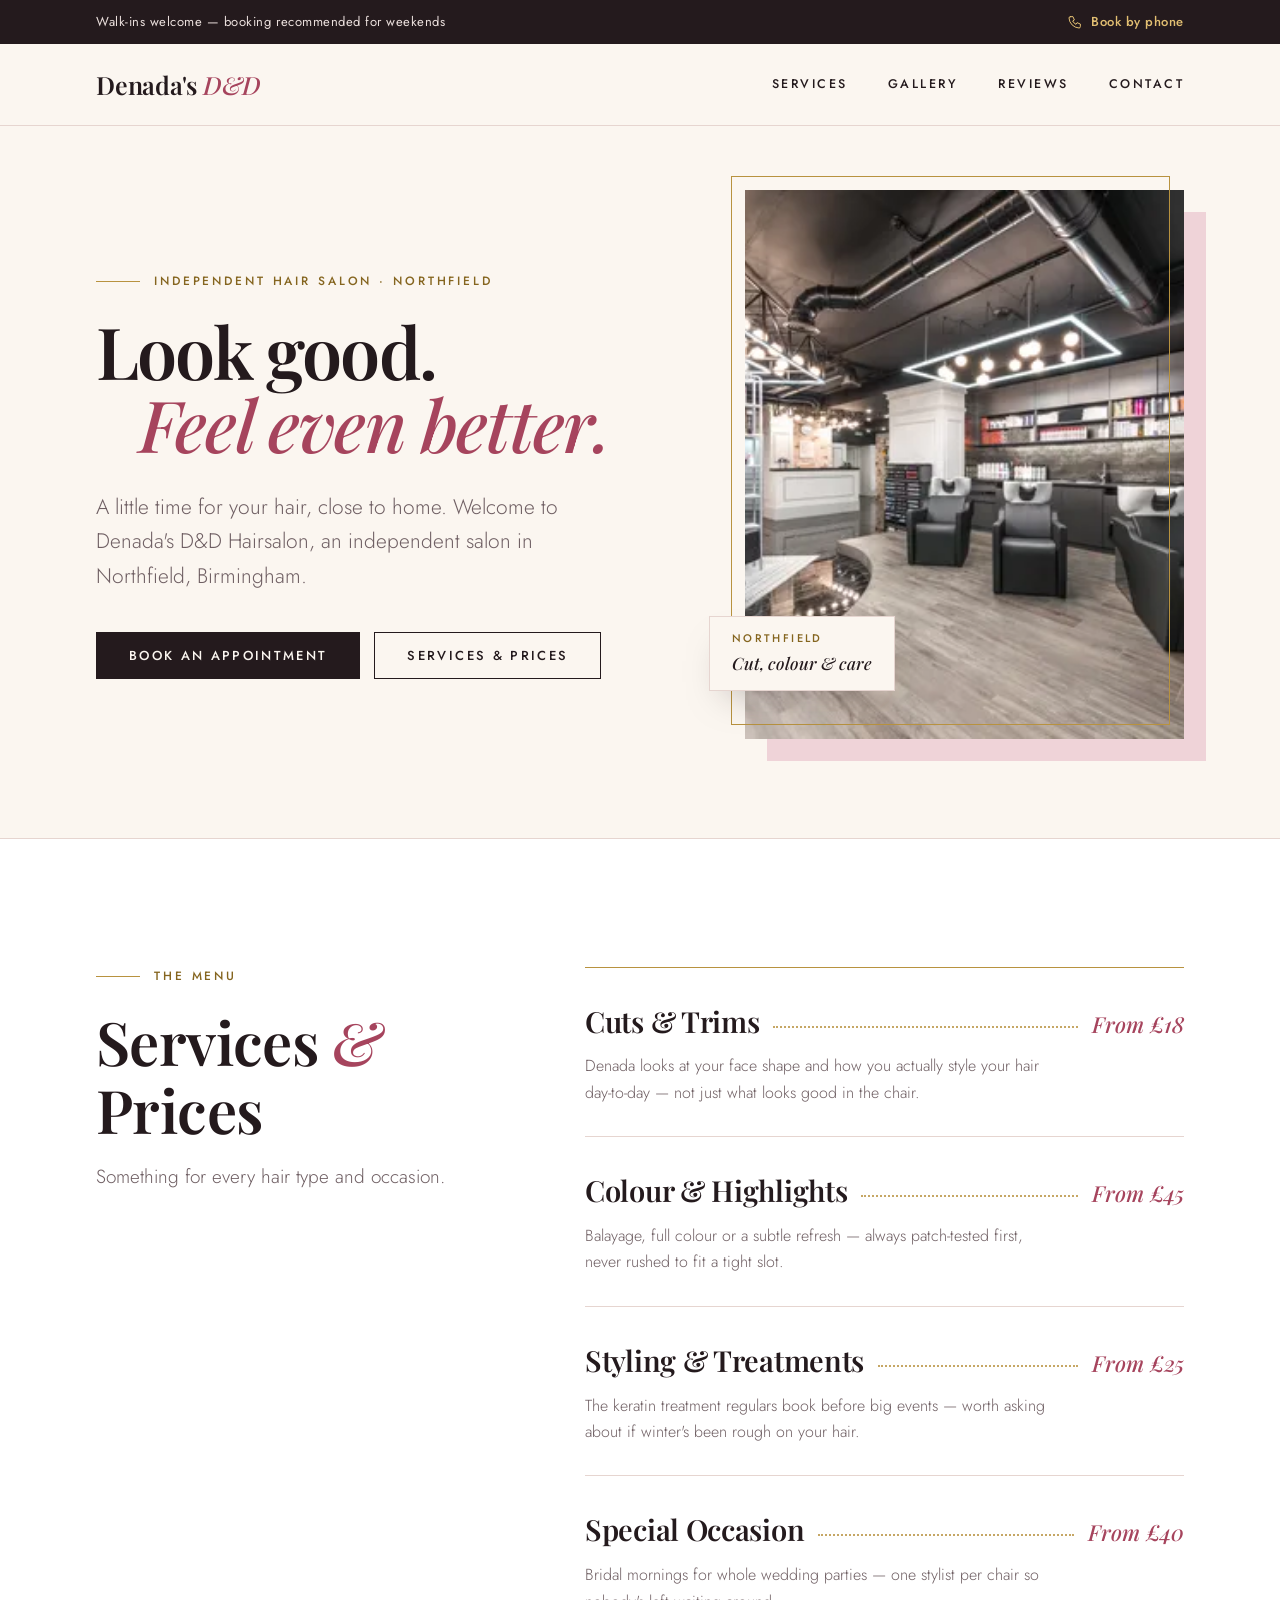
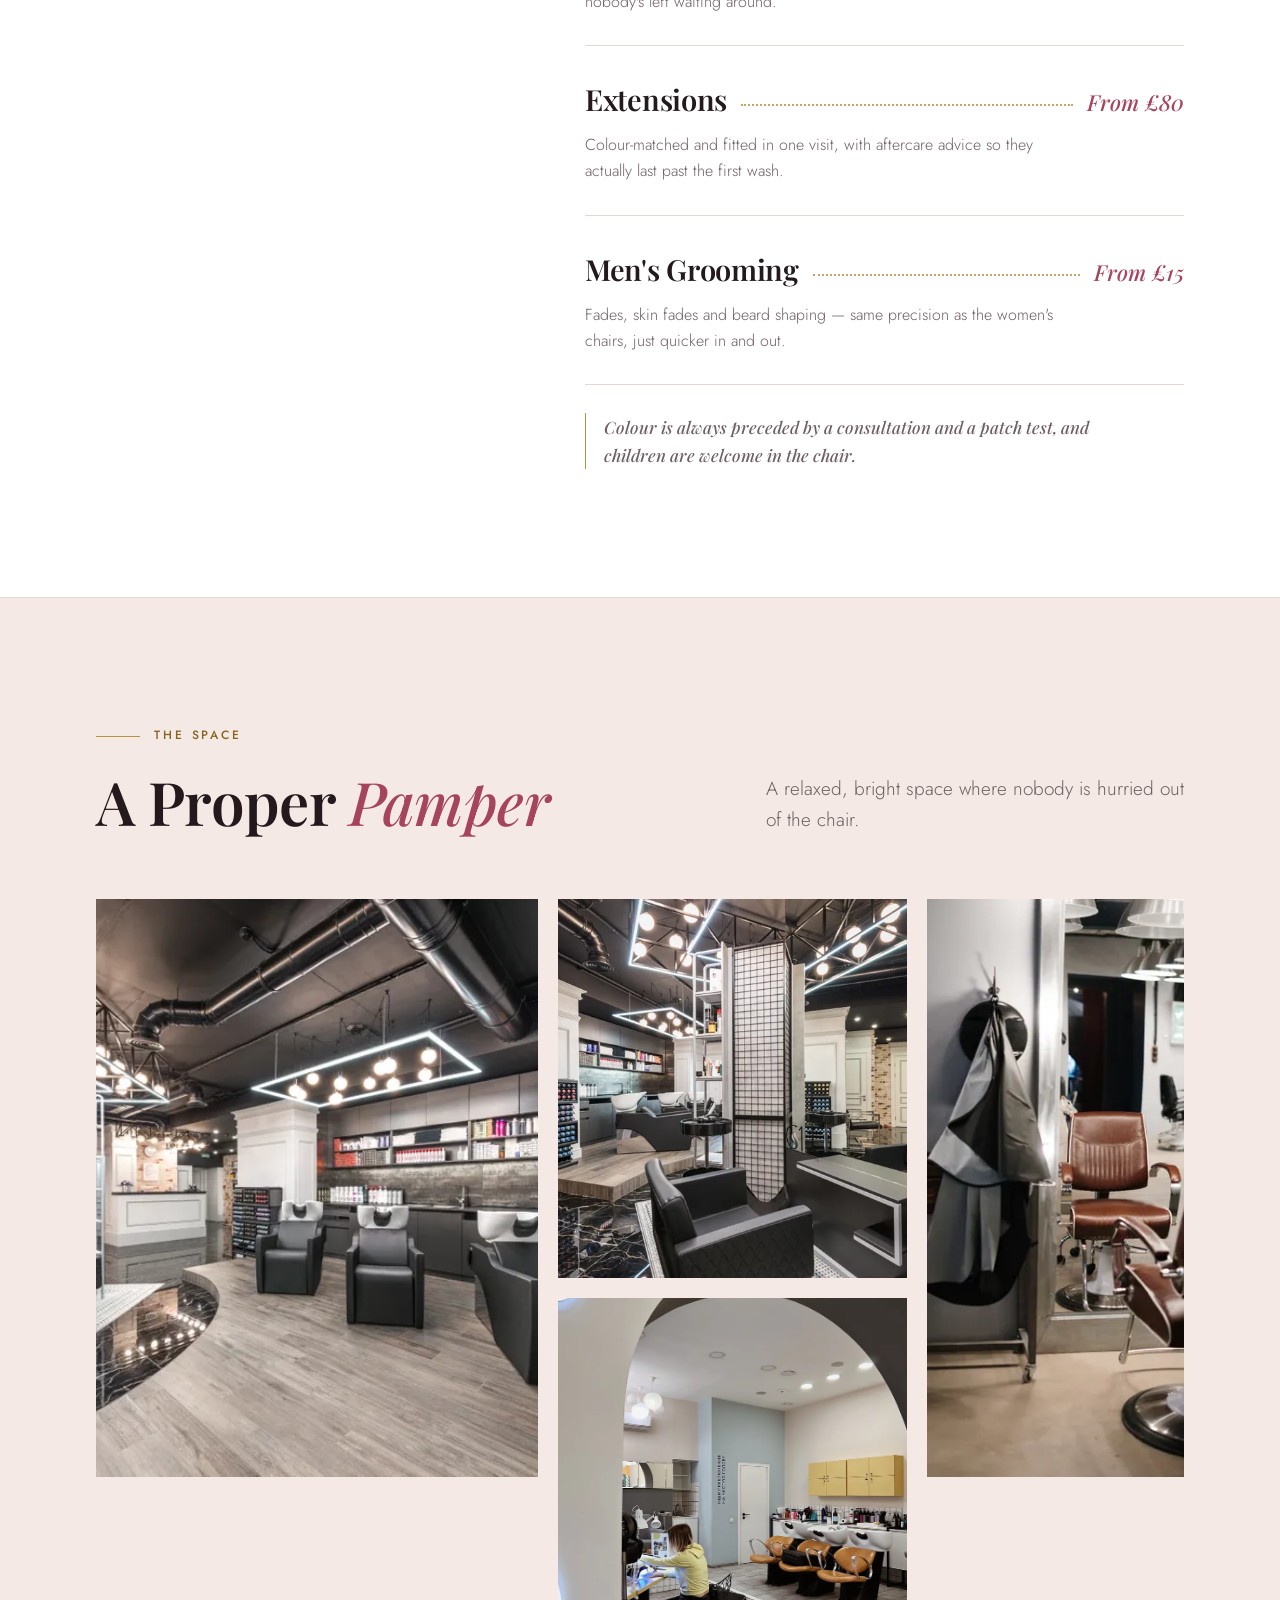
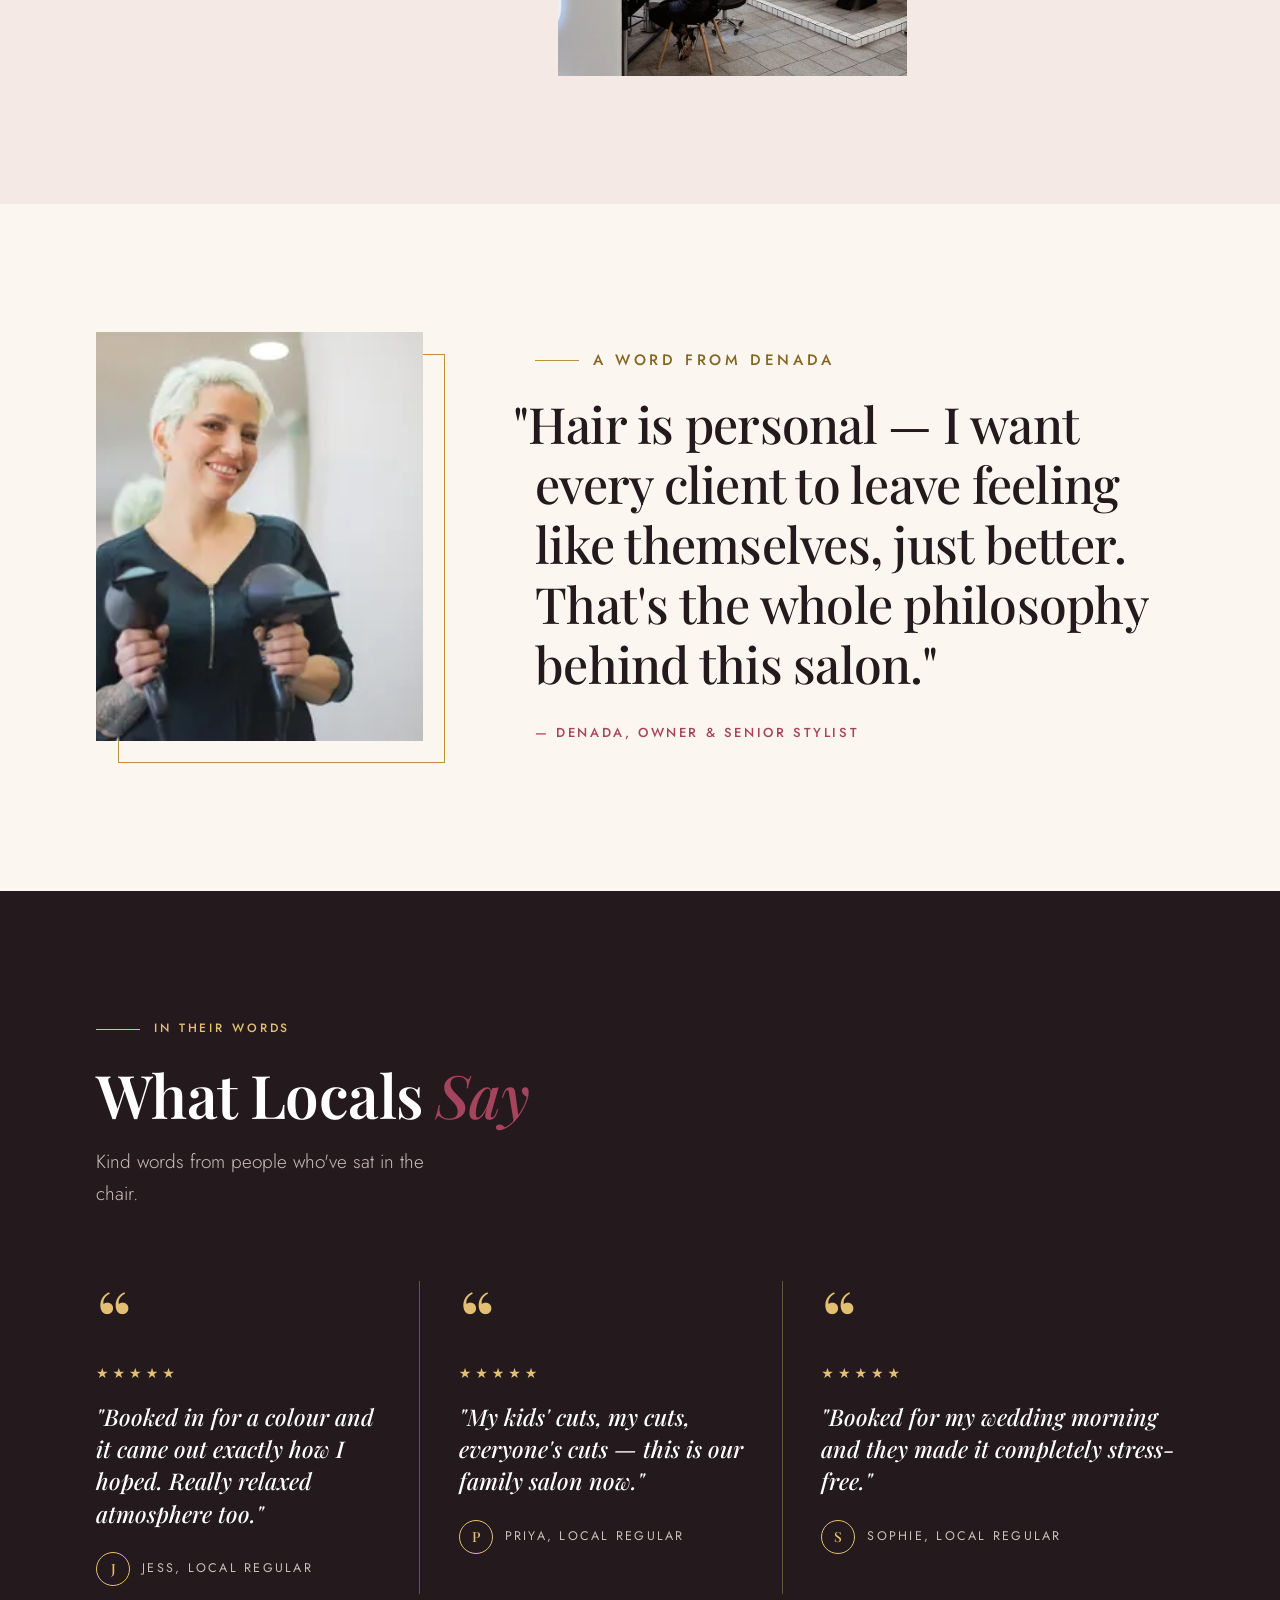
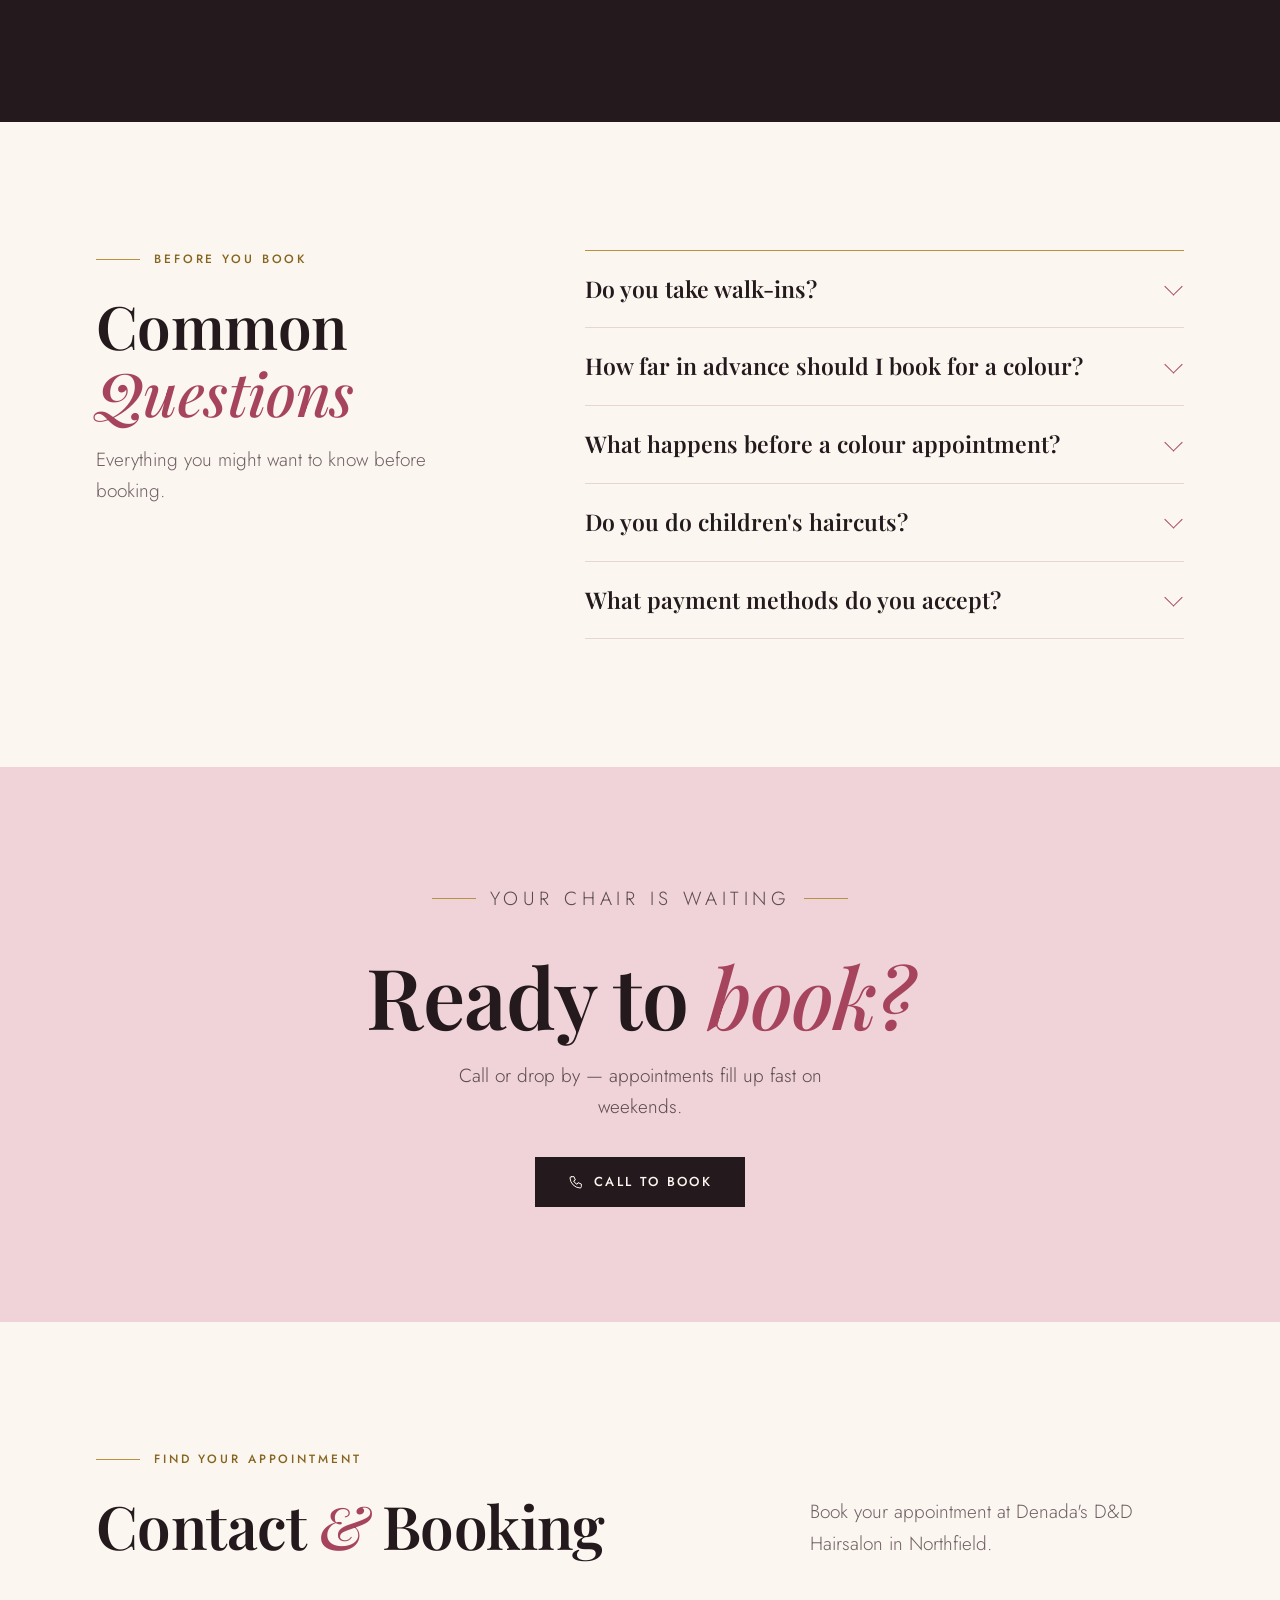
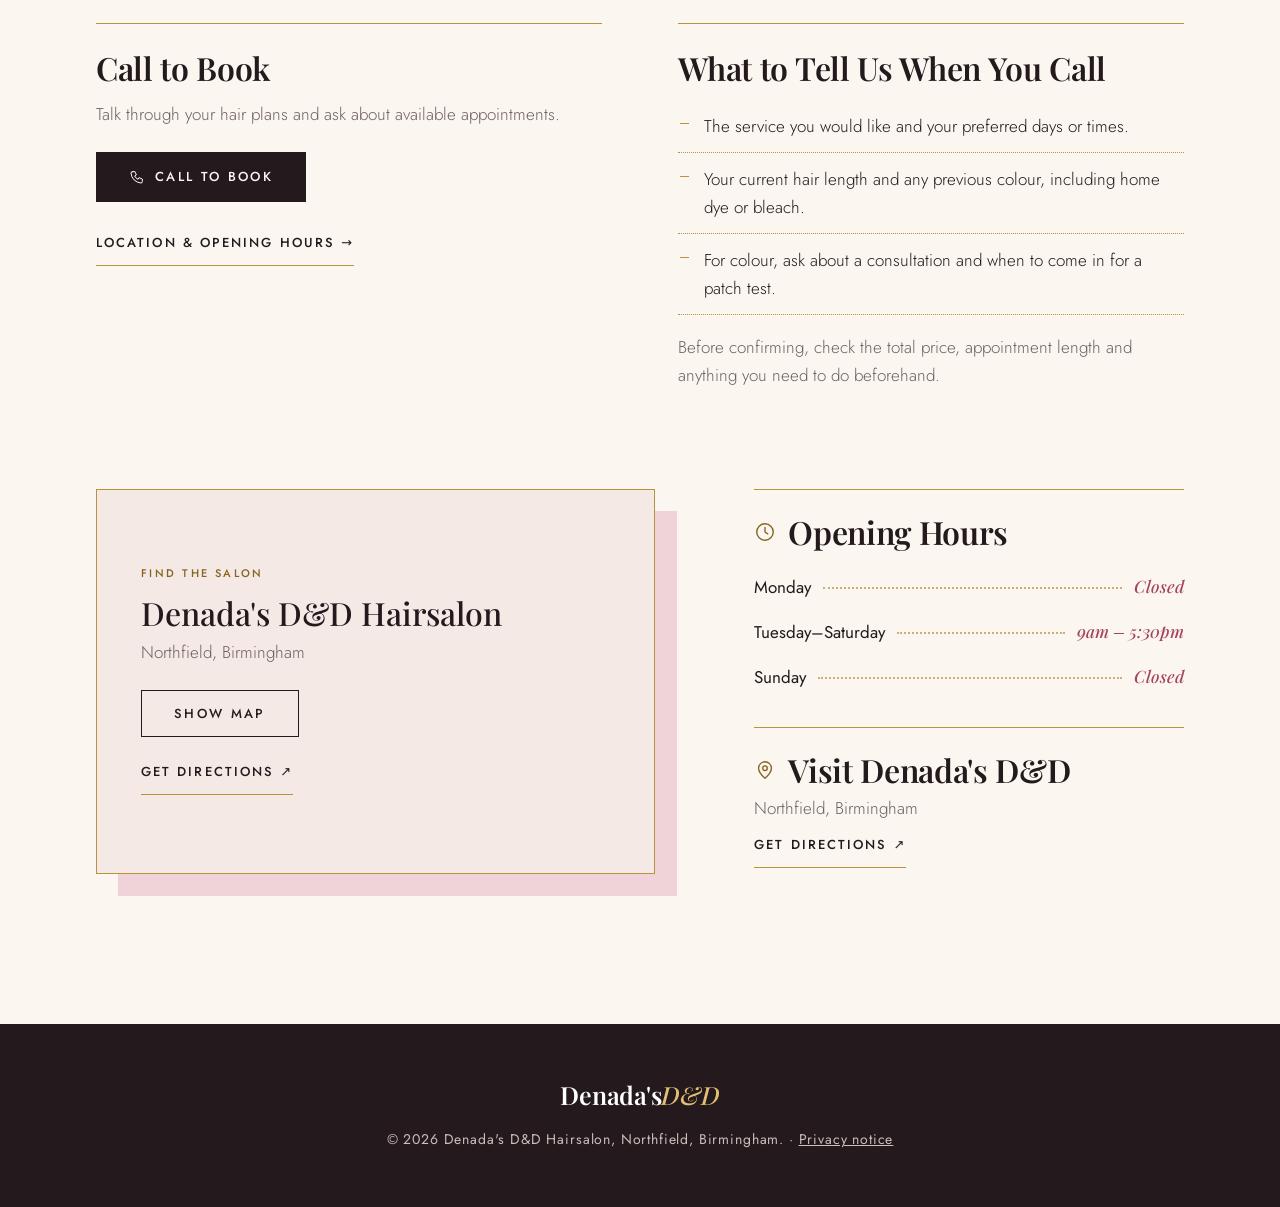
==== commit 38396707: "Security and privacy hardening - Self-host Pexels images (WebP; JPEG for og:image) and Google Fonts " ====
--- a/index.html
+++ b/index.html
@@ -3,6 +3,8 @@
 <head>
 <meta charset="UTF-8" />
 <meta name="viewport" content="width=device-width, initial-scale=1" />
+<meta http-equiv="Content-Security-Policy" content="default-src 'self'; script-src 'self' 'sha256-/x7W7R75k8Roq0WaVRQX9blP4OufE5xbAdzklGxsgpw=' 'sha256-9tJyOo9K+GXThaEt5Ko75+531gz647tue51xinz7sQk=' 'sha256-sru/SvUk8RaVCf5qe0uxRsbvdNHlHtJE5vq06+sV4ow='; style-src 'self' 'unsafe-inline'; img-src 'self' data:; font-src 'self'; frame-src https://maps.google.com https://www.google.com; connect-src 'self'; form-action 'self'; base-uri 'self'; object-src 'none'; upgrade-insecure-requests" />
+<meta name="referrer" content="strict-origin-when-cross-origin" />
 <title>Denada's D&amp;D Hairsalon | Hair Salon, Northfield, Birmingham</title>
 <meta name="description" content="Independent hair salon in Northfield, Birmingham. Cuts, colour and styling for everyone at Denada's D&amp;D Hairsalon. Book your appointment today." />
 <link rel="canonical" href="https://desolatemartial553.github.io/dd-hairsalon/" />
@@ -13,12 +15,12 @@
 <meta property="og:title" content="Denada's D&amp;D Hairsalon | Hair Salon, Northfield, Birmingham" />
 <meta property="og:description" content="Independent hair salon in Northfield, Birmingham. Cuts, colour and styling for everyone at Denada's D&amp;D Hairsalon. Book your appointment today." />
 <meta property="og:url" content="https://desolatemartial553.github.io/dd-hairsalon/" />
-<meta property="og:image" content="https://images.pexels.com/photos/7195805/pexels-photo-7195805.jpeg?auto=compress&amp;cs=tinysrgb&amp;w=1200" />
+<meta property="og:image" content="https://desolatemartial553.github.io/dd-hairsalon/images/7195805-w1200-a5d938.jpg" />
 <meta property="og:locale" content="en_GB" />
 <meta name="twitter:card" content="summary_large_image" />
 <meta name="twitter:title" content="Denada's D&amp;D Hairsalon | Hair Salon, Northfield, Birmingham" />
 <meta name="twitter:description" content="Independent hair salon in Northfield, Birmingham. Cuts, colour and styling for everyone at Denada's D&amp;D Hairsalon. Book your appointment today." />
-<meta name="twitter:image" content="https://images.pexels.com/photos/7195805/pexels-photo-7195805.jpeg?auto=compress&amp;cs=tinysrgb&amp;w=1200" />
+<meta name="twitter:image" content="https://desolatemartial553.github.io/dd-hairsalon/images/7195805-w1200-a5d938.jpg" />
 <!-- PLACEHOLDER: owner name 'Denada' presumed from business name; phone, street address, hours omitted from JSON-LD until verified -->
 <script type="application/ld+json">
 {
@@ -26,7 +28,7 @@
   "@type": "HairSalon",
   "name": "Denada's D&D Hairsalon",
   "url": "https://desolatemartial553.github.io/dd-hairsalon/",
-  "image": "https://images.pexels.com/photos/7195805/pexels-photo-7195805.jpeg?auto=compress&cs=tinysrgb&w=1200",
+  "image": "https://desolatemartial553.github.io/dd-hairsalon/images/7195805-w1200-a5d938.jpg",
   "description": "Independent hair salon in Northfield, Birmingham offering cuts, colour and styling.",
   "address": {
     "@type": "PostalAddress",
@@ -42,10 +44,8 @@
   ]
 }
 </script>
-<link rel="preload" as="image" href="https://images.pexels.com/photos/7195805/pexels-photo-7195805.jpeg?auto=compress&amp;cs=tinysrgb&amp;w=800&amp;h=1000" imagesrcset="https://images.pexels.com/photos/7195805/pexels-photo-7195805.jpeg?auto=compress&amp;cs=tinysrgb&amp;w=480&amp;h=600 480w, https://images.pexels.com/photos/7195805/pexels-photo-7195805.jpeg?auto=compress&amp;cs=tinysrgb&amp;w=800&amp;h=1000 800w, https://images.pexels.com/photos/7195805/pexels-photo-7195805.jpeg?auto=compress&amp;cs=tinysrgb&amp;w=1000&amp;h=1250 1000w" imagesizes="(max-width:900px) min(90vw,420px), 480px" fetchpriority="high" />
-<link rel="preconnect" href="https://fonts.googleapis.com" />
-<link rel="preconnect" href="https://fonts.gstatic.com" crossorigin />
-<link href="https://fonts.googleapis.com/css2?family=Playfair+Display:ital,wght@0,500;0,600;0,700;1,500;1,600&family=Jost:wght@300;400;500;600&display=swap" rel="stylesheet" />
+<link rel="preload" as="image" href="images/7195805-w800-h1000-457b60.webp" imagesrcset="images/7195805-w480-h600-c76d75.webp 480w, images/7195805-w800-h1000-457b60.webp 800w, images/7195805-w1000-h1250-d39bb0.webp 1000w" imagesizes="(max-width:900px) min(90vw,420px), 480px" fetchpriority="high" />
+<link rel="stylesheet" href="fonts/fonts.css" />
 <style>
   :root{
     --paper:#fbf6f0; --paper2:#f4e9e4; --ink:#241a1d; --muted:#6f5f63;
@@ -276,7 +276,7 @@
     <p>Walk-ins welcome — booking recommended for weekends</p>
     <!-- /PLACEHOLDER -->
     <!-- PLACEHOLDER: verified salon phone number needed (dummy tel link) -->
-    <a href="tel:+441210000001"><svg class="ico" viewBox="0 0 24 24" aria-hidden="true"><path d="M5 4h4l2 5-2.5 1.5a11 11 0 0 0 5 5L15 13l5 2v4a2 2 0 0 1-2 2A16 16 0 0 1 3 6a2 2 0 0 1 2-2z"/></svg>Book by phone</a>
+    <a href="tel:+441214960001"><svg class="ico" viewBox="0 0 24 24" aria-hidden="true"><path d="M5 4h4l2 5-2.5 1.5a11 11 0 0 0 5 5L15 13l5 2v4a2 2 0 0 1-2 2A16 16 0 0 1 3 6a2 2 0 0 1 2-2z"/></svg>Book by phone</a>
     <!-- /PLACEHOLDER -->
   </div>
 </div>
@@ -315,7 +315,7 @@
       </div>
     </div>
     <figure class="hero__figure">
-      <img src="https://images.pexels.com/photos/7195805/pexels-photo-7195805.jpeg?auto=compress&amp;cs=tinysrgb&amp;w=800&amp;h=1000" srcset="https://images.pexels.com/photos/7195805/pexels-photo-7195805.jpeg?auto=compress&amp;cs=tinysrgb&amp;w=480&amp;h=600 480w, https://images.pexels.com/photos/7195805/pexels-photo-7195805.jpeg?auto=compress&amp;cs=tinysrgb&amp;w=800&amp;h=1000 800w, https://images.pexels.com/photos/7195805/pexels-photo-7195805.jpeg?auto=compress&amp;cs=tinysrgb&amp;w=1000&amp;h=1250 1000w" sizes="(max-width:900px) min(90vw,420px), 480px" alt="Backwash chairs in a bright salon" width="800" height="1000" fetchpriority="high" decoding="async" />
+      <img src="images/7195805-w800-h1000-457b60.webp" srcset="images/7195805-w480-h600-c76d75.webp 480w, images/7195805-w800-h1000-457b60.webp 800w, images/7195805-w1000-h1250-d39bb0.webp 1000w" sizes="(max-width:900px) min(90vw,420px), 480px" alt="Backwash chairs in a bright salon" width="800" height="1000" fetchpriority="high" decoding="async" />
       <figcaption class="hero__stamp"><b>Northfield</b>Cut, colour &amp; care</figcaption>
     </figure>
   </div>
@@ -366,10 +366,10 @@
       <p class="lede">A relaxed, bright space where nobody is hurried out of the chair.</p>
     </div>
     <div class="gallery reveal">
-      <img src="https://images.pexels.com/photos/7195805/pexels-photo-7195805.jpeg?auto=compress&amp;cs=tinysrgb&amp;w=400" srcset="https://images.pexels.com/photos/7195805/pexels-photo-7195805.jpeg?auto=compress&amp;cs=tinysrgb&amp;w=400 400w, https://images.pexels.com/photos/7195805/pexels-photo-7195805.jpeg?auto=compress&amp;cs=tinysrgb&amp;w=800 800w" sizes="(max-width:700px) 60vw, 40vw" alt="Backwash chairs in a salon" width="800" height="533" loading="lazy" decoding="async" />
-      <img src="https://images.pexels.com/photos/7195807/pexels-photo-7195807.jpeg?auto=compress&amp;cs=tinysrgb&amp;w=400" srcset="https://images.pexels.com/photos/7195807/pexels-photo-7195807.jpeg?auto=compress&amp;cs=tinysrgb&amp;w=400 400w, https://images.pexels.com/photos/7195807/pexels-photo-7195807.jpeg?auto=compress&amp;cs=tinysrgb&amp;w=800 800w" sizes="(max-width:700px) 60vw, 40vw" alt="Bright salon interior" width="800" height="533" loading="lazy" decoding="async" />
-      <img src="https://images.pexels.com/photos/3992850/pexels-photo-3992850.jpeg?auto=compress&amp;cs=tinysrgb&amp;w=400" srcset="https://images.pexels.com/photos/3992850/pexels-photo-3992850.jpeg?auto=compress&amp;cs=tinysrgb&amp;w=400 400w, https://images.pexels.com/photos/3992850/pexels-photo-3992850.jpeg?auto=compress&amp;cs=tinysrgb&amp;w=800 800w" sizes="(max-width:700px) 40vw, 25vw" alt="Salon chair by the mirror" width="800" height="1200" loading="lazy" decoding="async" />
-      <img src="https://images.pexels.com/photos/14564860/pexels-photo-14564860.jpeg?auto=compress&amp;cs=tinysrgb&amp;w=400" srcset="https://images.pexels.com/photos/14564860/pexels-photo-14564860.jpeg?auto=compress&amp;cs=tinysrgb&amp;w=400 400w, https://images.pexels.com/photos/14564860/pexels-photo-14564860.jpeg?auto=compress&amp;cs=tinysrgb&amp;w=800 800w" sizes="(max-width:700px) 60vw, 40vw" alt="Client seated in a salon chair" width="800" height="1067" loading="lazy" decoding="async" />
+      <img src="images/7195805-w400-ea6e12.webp" srcset="images/7195805-w400-ea6e12.webp 400w, images/7195805-w800-5178c8.webp 800w" sizes="(max-width:700px) 60vw, 40vw" alt="Backwash chairs in a salon" width="800" height="533" loading="lazy" decoding="async" />
+      <img src="images/7195807-w400-f63798.webp" srcset="images/7195807-w400-f63798.webp 400w, images/7195807-w800-2b0c84.webp 800w" sizes="(max-width:700px) 60vw, 40vw" alt="Bright salon interior" width="800" height="533" loading="lazy" decoding="async" />
+      <img src="images/3992850-w400-efa380.webp" srcset="images/3992850-w400-efa380.webp 400w, images/3992850-w800-371b2d.webp 800w" sizes="(max-width:700px) 40vw, 25vw" alt="Salon chair by the mirror" width="800" height="1200" loading="lazy" decoding="async" />
+      <img src="images/14564860-w400-b7db65.webp" srcset="images/14564860-w400-b7db65.webp 400w, images/14564860-w800-1078a0.webp 800w" sizes="(max-width:700px) 60vw, 40vw" alt="Client seated in a salon chair" width="800" height="1067" loading="lazy" decoding="async" />
     </div>
   </div>
 </section>
@@ -378,7 +378,7 @@
   <div class="wrap">
     <div class="owner reveal">
       <figure class="owner__figure">
-        <img src="https://images.pexels.com/photos/8834019/pexels-photo-8834019.jpeg?auto=compress&amp;cs=tinysrgb&amp;w=420&amp;h=525" srcset="https://images.pexels.com/photos/8834019/pexels-photo-8834019.jpeg?auto=compress&amp;cs=tinysrgb&amp;w=420&amp;h=525 420w, https://images.pexels.com/photos/8834019/pexels-photo-8834019.jpeg?auto=compress&amp;cs=tinysrgb&amp;w=840&amp;h=1050 840w" sizes="(max-width:900px) 340px, 420px" alt="Hairstylist smiling in a salon" width="840" height="1050" loading="lazy" decoding="async" />
+        <img src="images/8834019-w420-h525-ff3b7f.webp" srcset="images/8834019-w420-h525-ff3b7f.webp 420w, images/8834019-w840-h1050-387c21.webp 840w" sizes="(max-width:900px) 340px, 420px" alt="Hairstylist smiling in a salon" width="840" height="1050" loading="lazy" decoding="async" />
       </figure>
       <div>
         <!-- PLACEHOLDER: confirm Denada is the owner and approve the owner quote -->
@@ -445,7 +445,7 @@
     <h2>Ready to <em>book?</em></h2>
     <p>Call or drop by — appointments fill up fast on weekends.</p>
     <!-- PLACEHOLDER: verified salon phone number needed (dummy tel link) -->
-    <a href="tel:+441210000001" class="btn btn--solid"><svg class="ico" viewBox="0 0 24 24" aria-hidden="true"><path d="M5 4h4l2 5-2.5 1.5a11 11 0 0 0 5 5L15 13l5 2v4a2 2 0 0 1-2 2A16 16 0 0 1 3 6a2 2 0 0 1 2-2z"/></svg>Call to Book</a>
+    <a href="tel:+441214960001" class="btn btn--solid"><svg class="ico" viewBox="0 0 24 24" aria-hidden="true"><path d="M5 4h4l2 5-2.5 1.5a11 11 0 0 0 5 5L15 13l5 2v4a2 2 0 0 1-2 2A16 16 0 0 1 3 6a2 2 0 0 1 2-2z"/></svg>Call to Book</a>
     <!-- /PLACEHOLDER -->
   </div>
 </section>
@@ -464,7 +464,7 @@
         <h3>Call to Book</h3>
         <p>Talk through your hair plans and ask about available appointments.</p>
         <!-- PLACEHOLDER: verified salon phone number needed (dummy tel link) -->
-        <a href="tel:+441210000001" class="btn btn--solid booking-phone"><svg class="ico" viewBox="0 0 24 24" aria-hidden="true"><path d="M5 4h4l2 5-2.5 1.5a11 11 0 0 0 5 5L15 13l5 2v4a2 2 0 0 1-2 2A16 16 0 0 1 3 6a2 2 0 0 1 2-2z"/></svg><span>Call to Book</span></a>
+        <a href="tel:+441214960001" class="btn btn--solid booking-phone"><svg class="ico" viewBox="0 0 24 24" aria-hidden="true"><path d="M5 4h4l2 5-2.5 1.5a11 11 0 0 0 5 5L15 13l5 2v4a2 2 0 0 1-2 2A16 16 0 0 1 3 6a2 2 0 0 1 2-2z"/></svg><span>Call to Book</span></a>
         <!-- /PLACEHOLDER -->
         <br><a href="#visit" class="location-link">Location &amp; opening hours →</a>
       </div>
@@ -517,13 +517,13 @@
 <footer>
   <div class="wrap">
     <a class="brand" href="#top">Denada's <span>D&amp;D</span></a>
-    <p>&copy; 2026 Denada's D&amp;D Hairsalon, Northfield, Birmingham.</p>
+    <p>&copy; 2026 Denada's D&amp;D Hairsalon, Northfield, Birmingham. · <a href="privacy.html">Privacy notice</a></p>
   </div>
 </footer>
 
 <div class="sticky-cta">
   <!-- PLACEHOLDER: verified salon phone number needed (dummy tel link) -->
-  <a href="tel:+441210000001" class="btn btn--gold"><svg class="ico" viewBox="0 0 24 24" aria-hidden="true"><path d="M5 4h4l2 5-2.5 1.5a11 11 0 0 0 5 5L15 13l5 2v4a2 2 0 0 1-2 2A16 16 0 0 1 3 6a2 2 0 0 1 2-2z"/></svg>Call to Book</a>
+  <a href="tel:+441214960001" class="btn btn--gold"><svg class="ico" viewBox="0 0 24 24" aria-hidden="true"><path d="M5 4h4l2 5-2.5 1.5a11 11 0 0 0 5 5L15 13l5 2v4a2 2 0 0 1-2 2A16 16 0 0 1 3 6a2 2 0 0 1 2-2z"/></svg>Call to Book</a>
   <!-- /PLACEHOLDER -->
   <a href="#visit" class="btn btn--line"><svg class="ico" viewBox="0 0 24 24" aria-hidden="true"><path d="M12 21s7-6.2 7-11a7 7 0 0 0-14 0c0 4.8 7 11 7 11z"/><circle cx="12" cy="10" r="2.5"/></svg>Find Us</a>
 </div>
--- a/fonts/fonts.css
+++ b/fonts/fonts.css
@@ -0,0 +1,73 @@
+/* Self-hosted Google Fonts (latin subset), downloaded 2026-10-02. */
+@font-face {
+  font-family: 'Jost';
+  font-style: normal;
+  font-weight: 300;
+  font-display: swap;
+  src: url(92zatBhPNqw73oTd4g.woff2) format('woff2');
+  unicode-range: U+0000-00FF, U+0131, U+0152-0153, U+02BB-02BC, U+02C6, U+02DA, U+02DC, U+0304, U+0308, U+0329, U+2000-206F, U+20AC, U+2122, U+2191, U+2193, U+2212, U+2215, U+FEFF, U+FFFD;
+}
+@font-face {
+  font-family: 'Jost';
+  font-style: normal;
+  font-weight: 400;
+  font-display: swap;
+  src: url(92zatBhPNqw73oTd4g.woff2) format('woff2');
+  unicode-range: U+0000-00FF, U+0131, U+0152-0153, U+02BB-02BC, U+02C6, U+02DA, U+02DC, U+0304, U+0308, U+0329, U+2000-206F, U+20AC, U+2122, U+2191, U+2193, U+2212, U+2215, U+FEFF, U+FFFD;
+}
+@font-face {
+  font-family: 'Jost';
+  font-style: normal;
+  font-weight: 500;
+  font-display: swap;
+  src: url(92zatBhPNqw73oTd4g.woff2) format('woff2');
+  unicode-range: U+0000-00FF, U+0131, U+0152-0153, U+02BB-02BC, U+02C6, U+02DA, U+02DC, U+0304, U+0308, U+0329, U+2000-206F, U+20AC, U+2122, U+2191, U+2193, U+2212, U+2215, U+FEFF, U+FFFD;
+}
+@font-face {
+  font-family: 'Jost';
+  font-style: normal;
+  font-weight: 600;
+  font-display: swap;
+  src: url(92zatBhPNqw73oTd4g.woff2) format('woff2');
+  unicode-range: U+0000-00FF, U+0131, U+0152-0153, U+02BB-02BC, U+02C6, U+02DA, U+02DC, U+0304, U+0308, U+0329, U+2000-206F, U+20AC, U+2122, U+2191, U+2193, U+2212, U+2215, U+FEFF, U+FFFD;
+}
+@font-face {
+  font-family: 'Playfair Display';
+  font-style: italic;
+  font-weight: 500;
+  font-display: swap;
+  src: url(nuFkD-vYSZviVYUb_rj3ij__anPXDTnogkk7.woff2) format('woff2');
+  unicode-range: U+0000-00FF, U+0131, U+0152-0153, U+02BB-02BC, U+02C6, U+02DA, U+02DC, U+0304, U+0308, U+0329, U+2000-206F, U+20AC, U+2122, U+2191, U+2193, U+2212, U+2215, U+FEFF, U+FFFD;
+}
+@font-face {
+  font-family: 'Playfair Display';
+  font-style: italic;
+  font-weight: 600;
+  font-display: swap;
+  src: url(nuFkD-vYSZviVYUb_rj3ij__anPXDTnogkk7.woff2) format('woff2');
+  unicode-range: U+0000-00FF, U+0131, U+0152-0153, U+02BB-02BC, U+02C6, U+02DA, U+02DC, U+0304, U+0308, U+0329, U+2000-206F, U+20AC, U+2122, U+2191, U+2193, U+2212, U+2215, U+FEFF, U+FFFD;
+}
+@font-face {
+  font-family: 'Playfair Display';
+  font-style: normal;
+  font-weight: 500;
+  font-display: swap;
+  src: url(nuFiD-vYSZviVYUb_rj3ij__anPXDTzYgA.woff2) format('woff2');
+  unicode-range: U+0000-00FF, U+0131, U+0152-0153, U+02BB-02BC, U+02C6, U+02DA, U+02DC, U+0304, U+0308, U+0329, U+2000-206F, U+20AC, U+2122, U+2191, U+2193, U+2212, U+2215, U+FEFF, U+FFFD;
+}
+@font-face {
+  font-family: 'Playfair Display';
+  font-style: normal;
+  font-weight: 600;
+  font-display: swap;
+  src: url(nuFiD-vYSZviVYUb_rj3ij__anPXDTzYgA.woff2) format('woff2');
+  unicode-range: U+0000-00FF, U+0131, U+0152-0153, U+02BB-02BC, U+02C6, U+02DA, U+02DC, U+0304, U+0308, U+0329, U+2000-206F, U+20AC, U+2122, U+2191, U+2193, U+2212, U+2215, U+FEFF, U+FFFD;
+}
+@font-face {
+  font-family: 'Playfair Display';
+  font-style: normal;
+  font-weight: 700;
+  font-display: swap;
+  src: url(nuFiD-vYSZviVYUb_rj3ij__anPXDTzYgA.woff2) format('woff2');
+  unicode-range: U+0000-00FF, U+0131, U+0152-0153, U+02BB-02BC, U+02C6, U+02DA, U+02DC, U+0304, U+0308, U+0329, U+2000-206F, U+20AC, U+2122, U+2191, U+2193, U+2212, U+2215, U+FEFF, U+FFFD;
+}
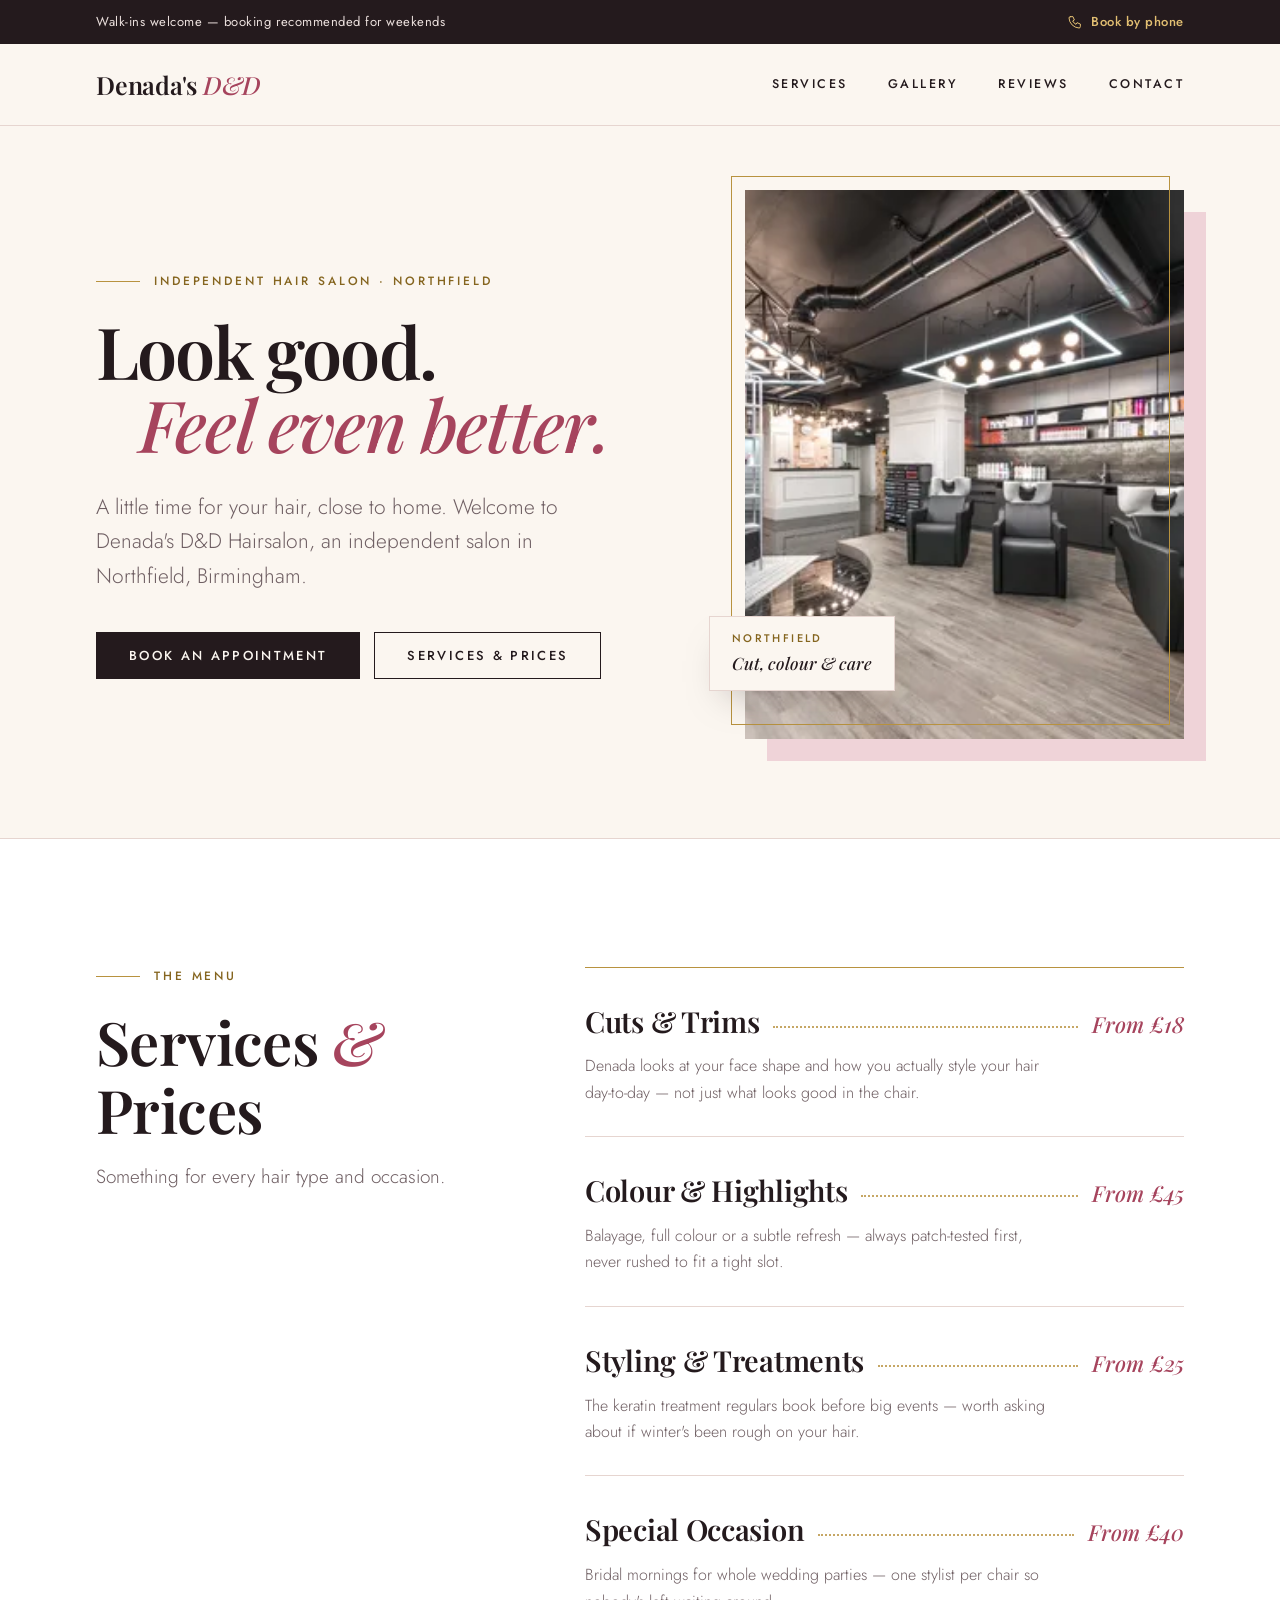
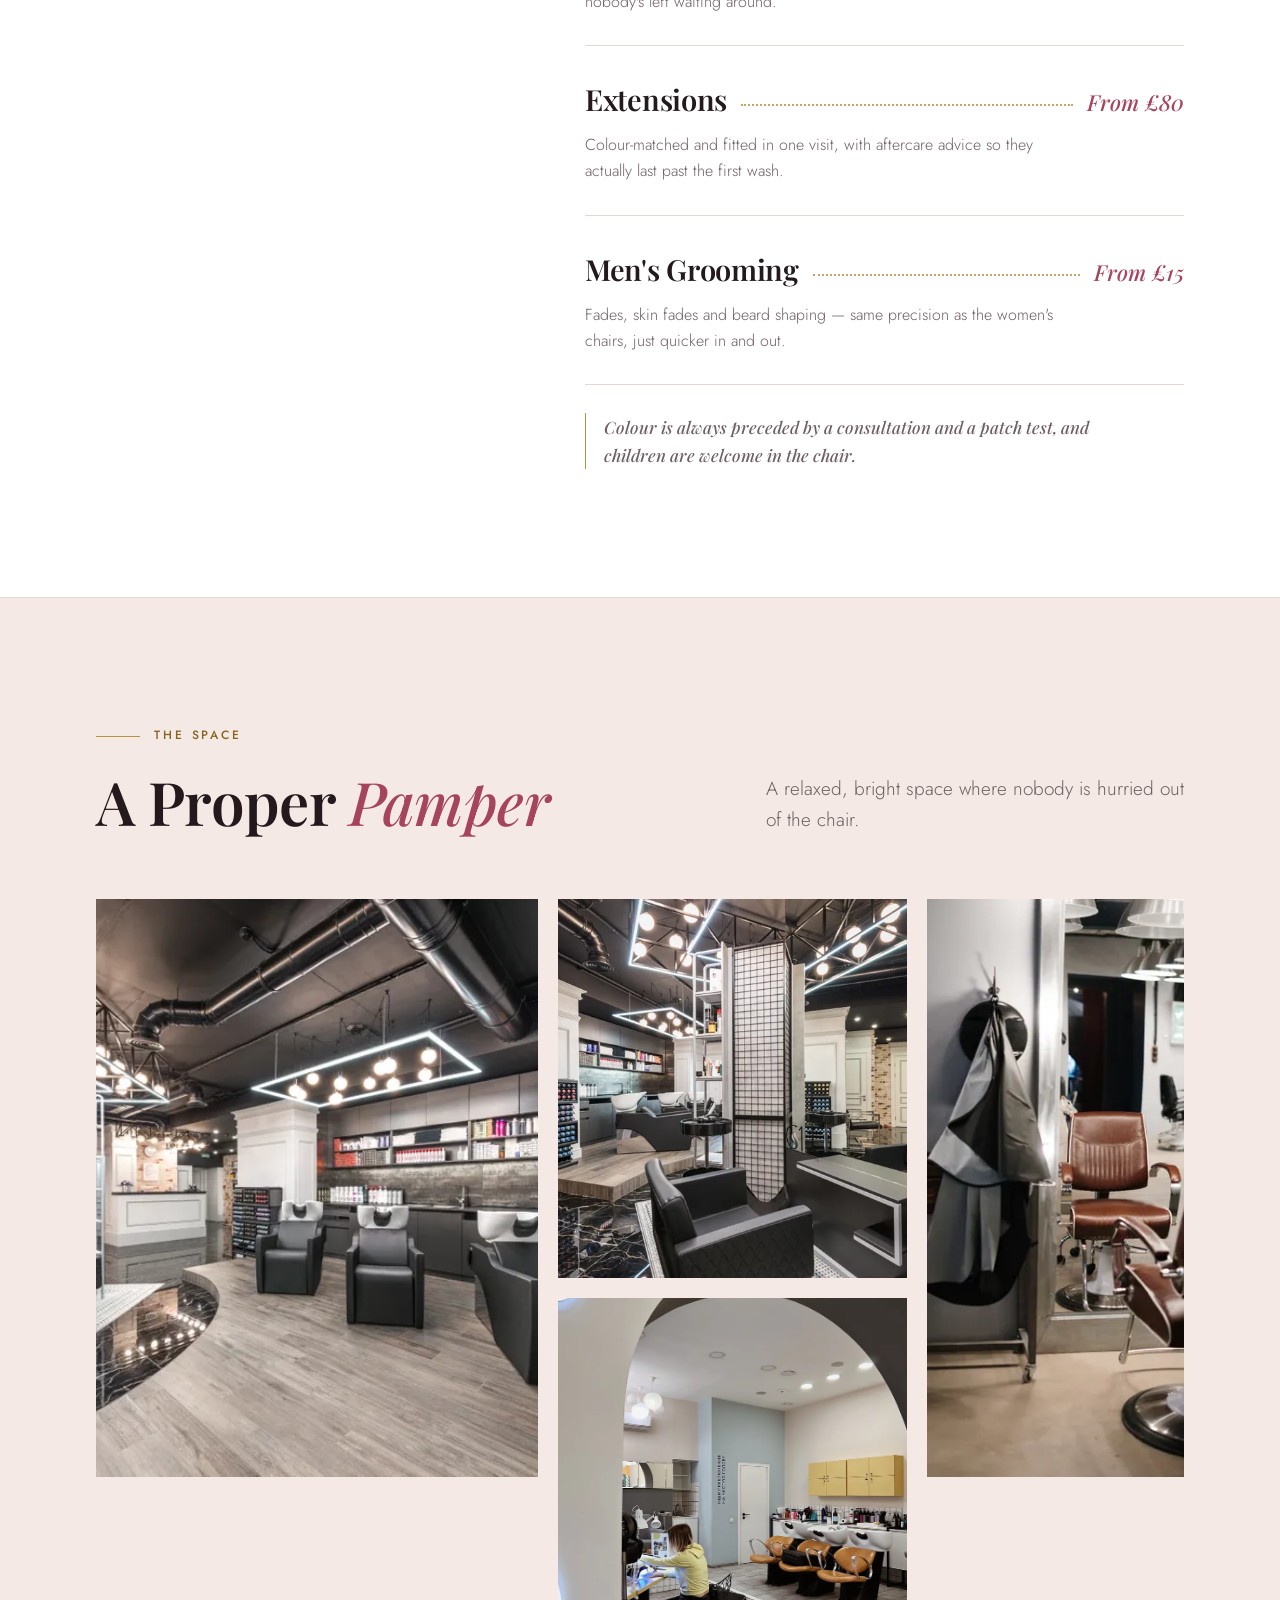
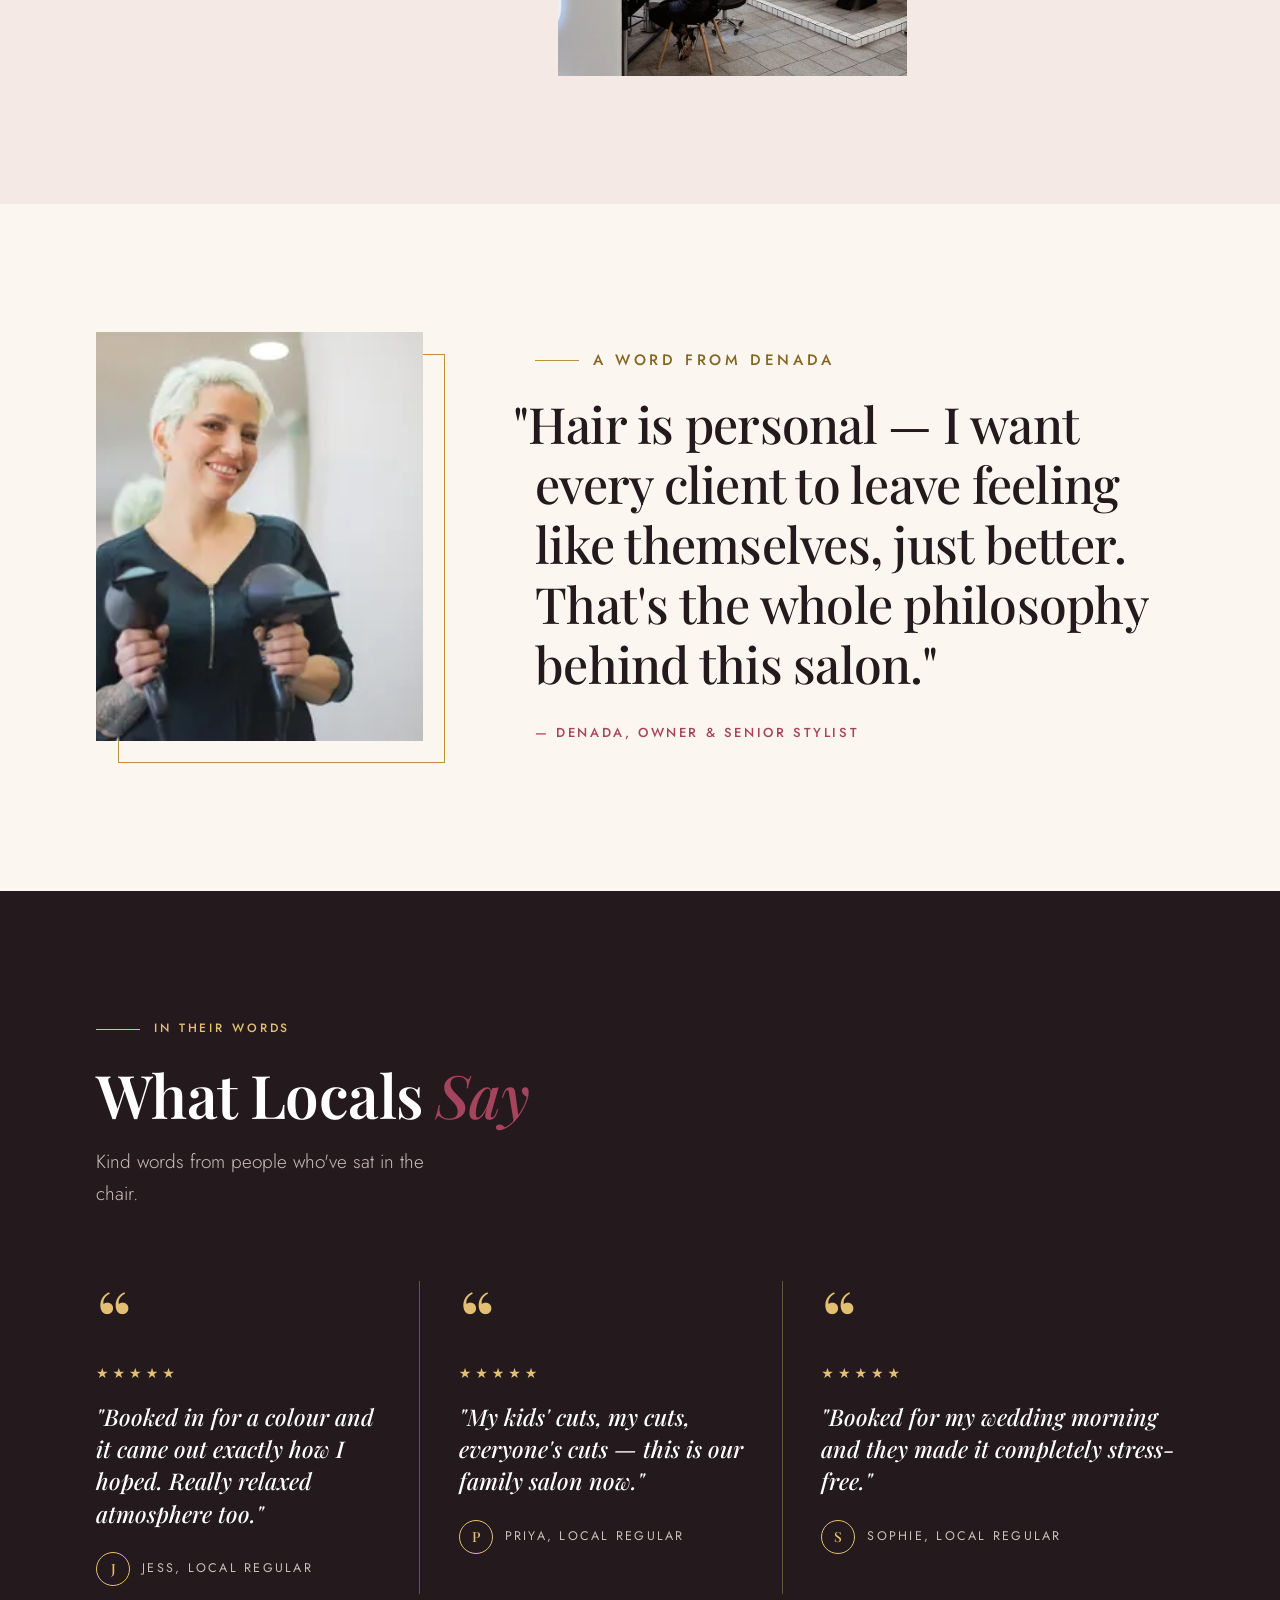
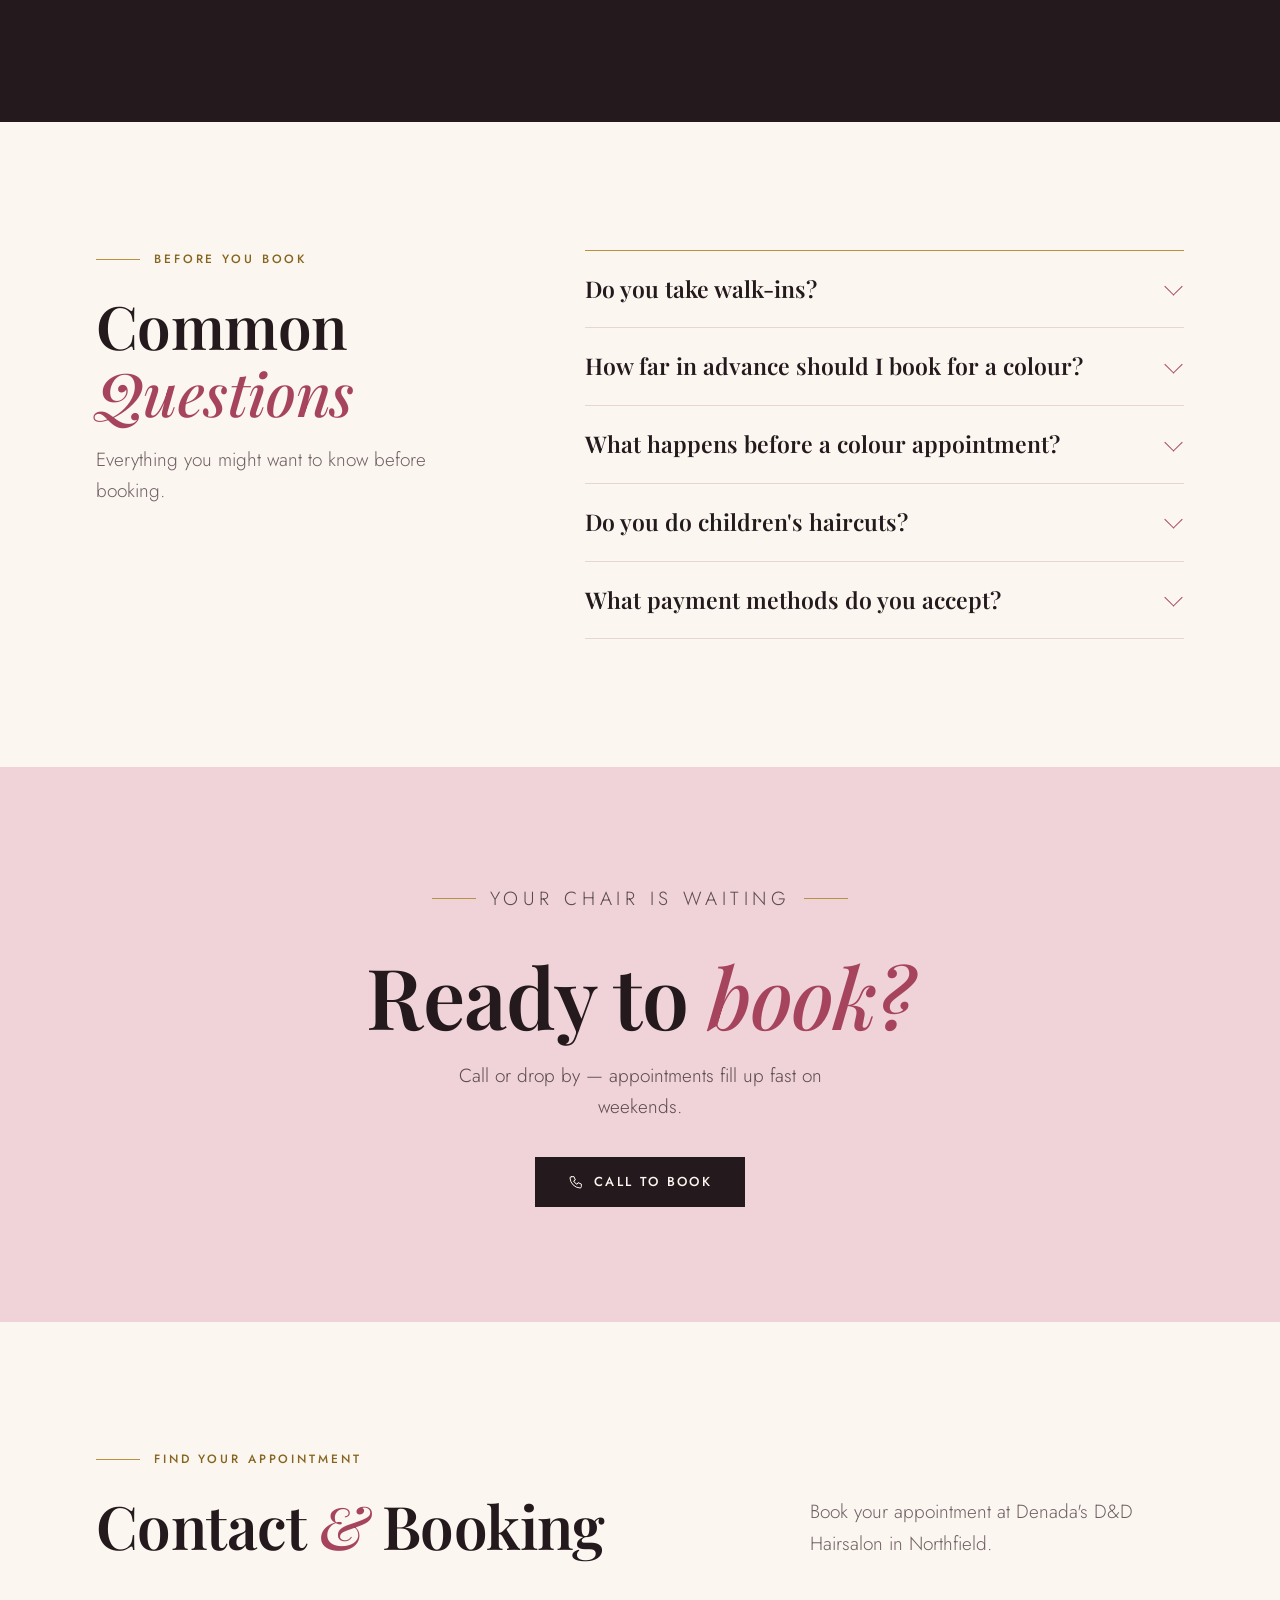
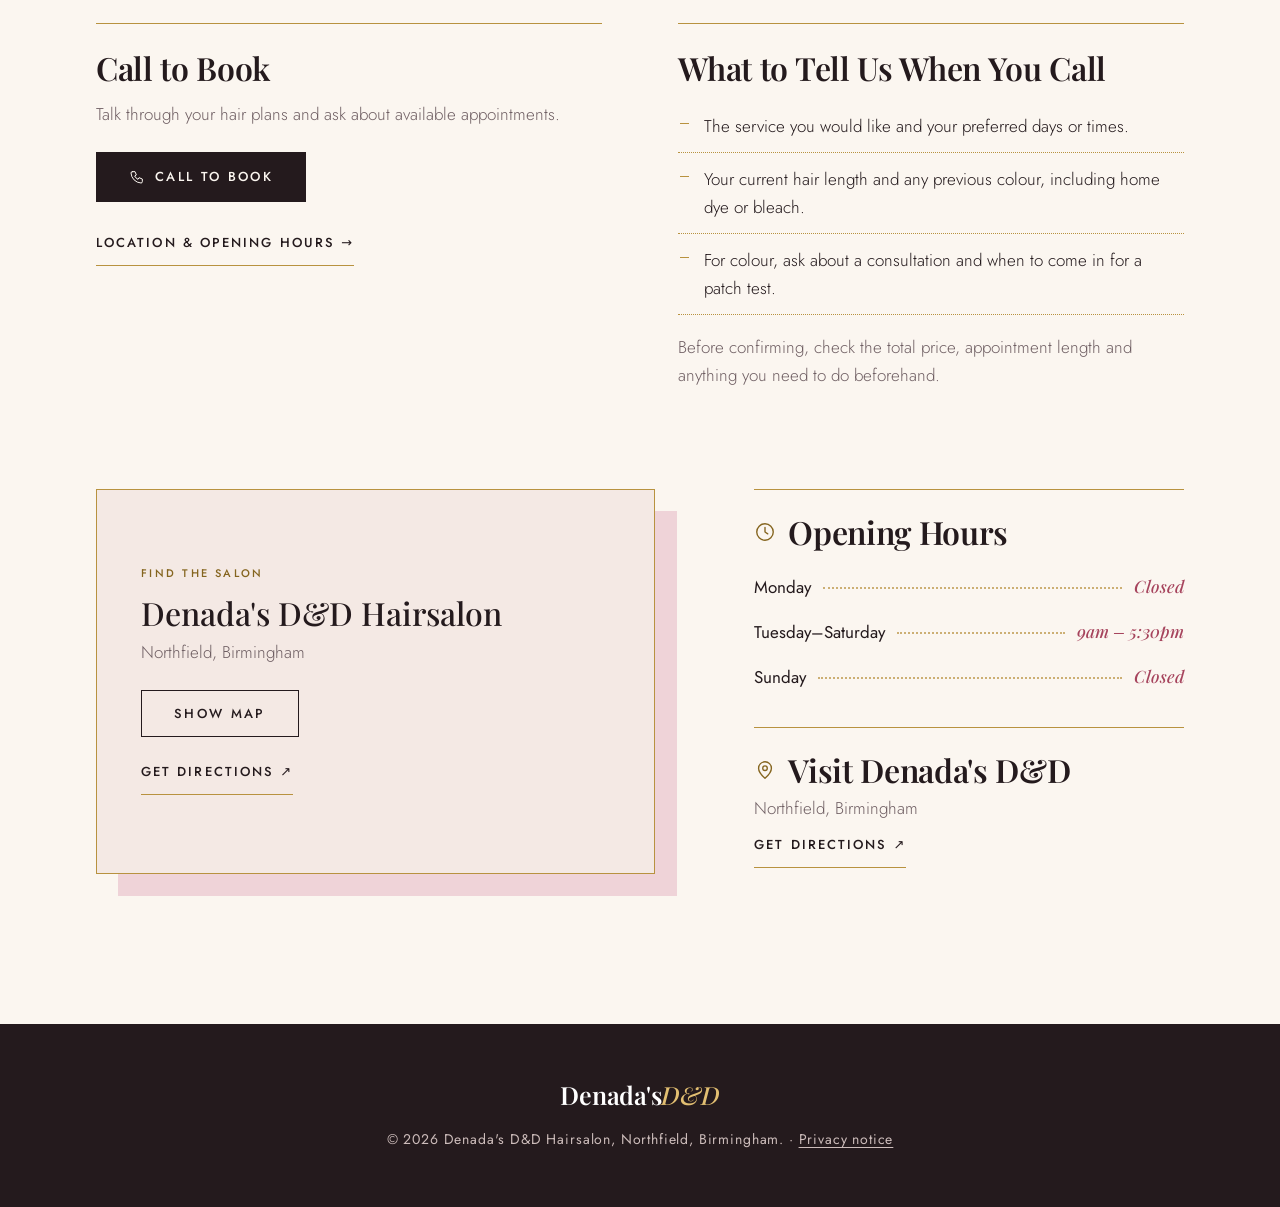
==== commit e6e5a444: "Underline footer privacy link (WCAG link-in-text-block) Co-Authored-By: Claude Opus 5.5 <noreply@ant" ====
--- a/index.html
+++ b/index.html
@@ -264,6 +264,7 @@
     .menu__detail{font-size:15.5px;}
     .brand{font-size:22px;}
   }
+  footer a[href="privacy.html"]{text-decoration:underline; text-underline-offset:3px;}
 </style>
 </head>
 <body>
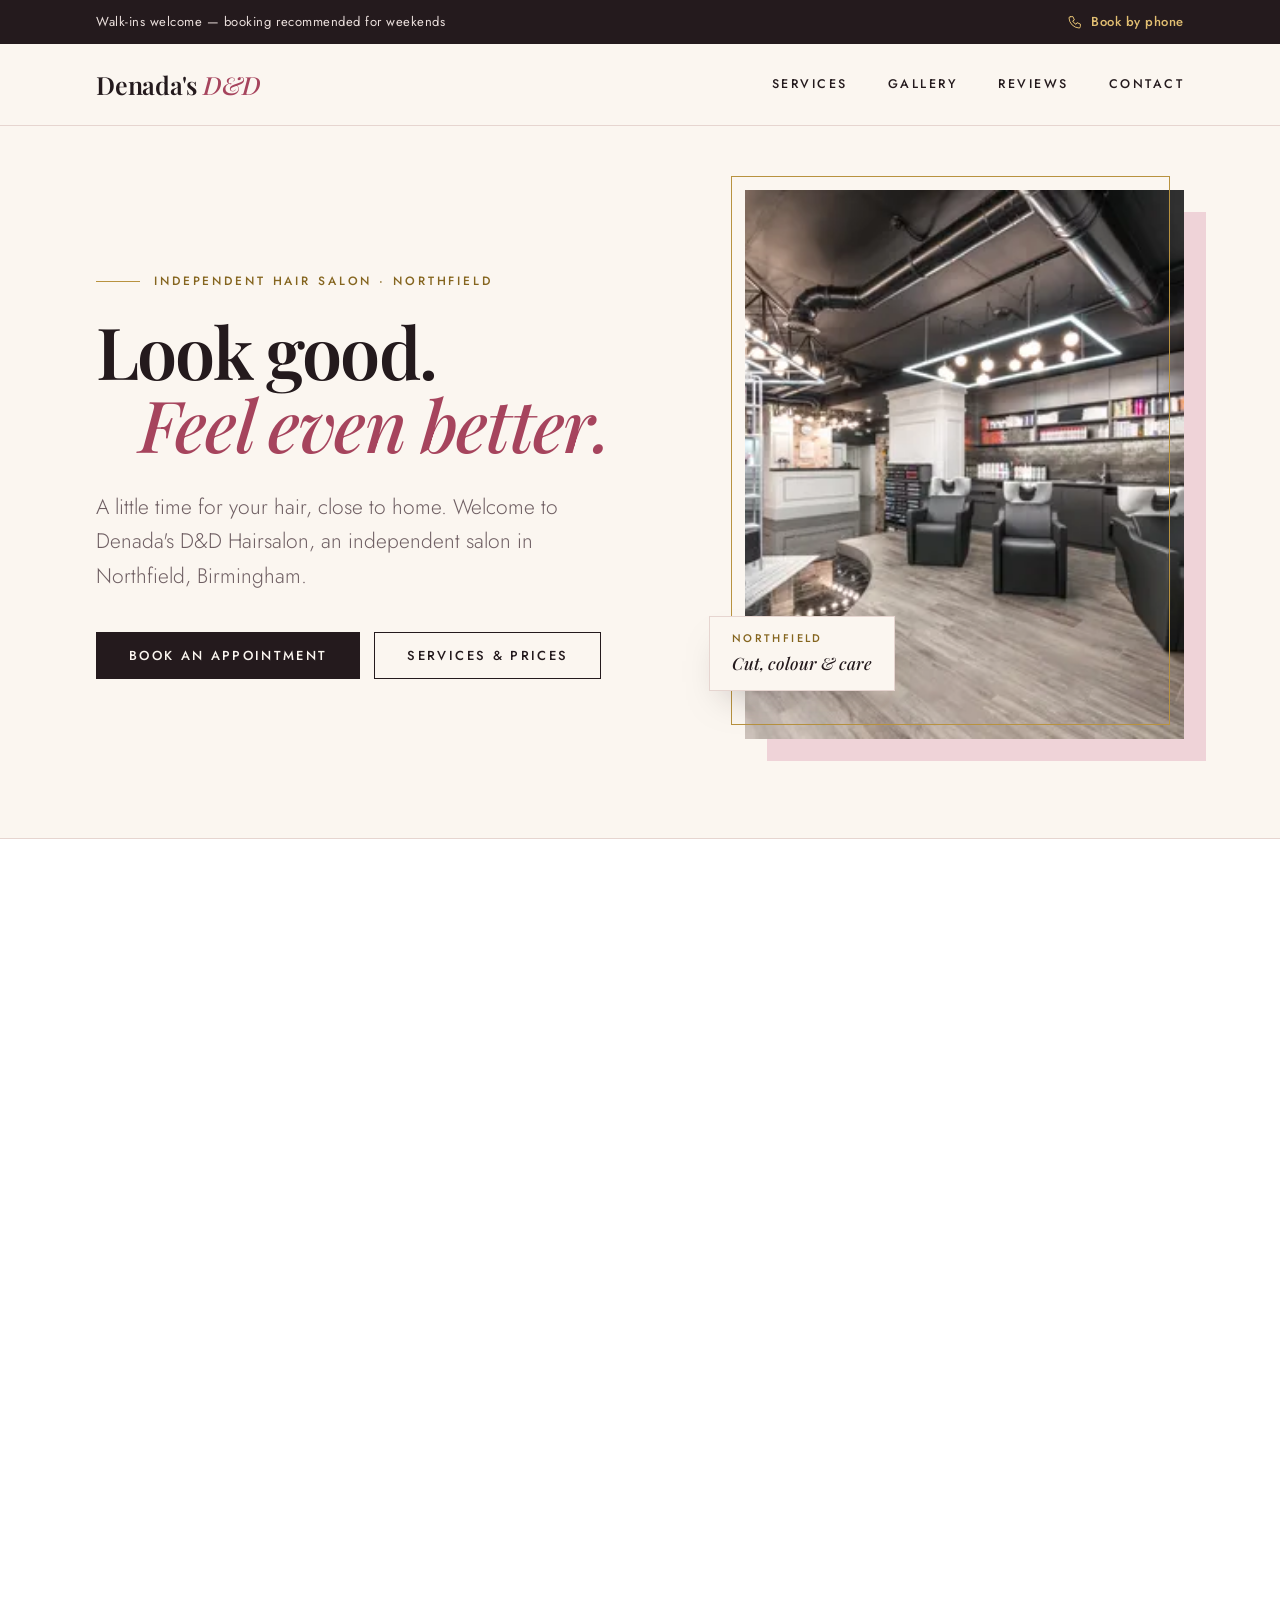
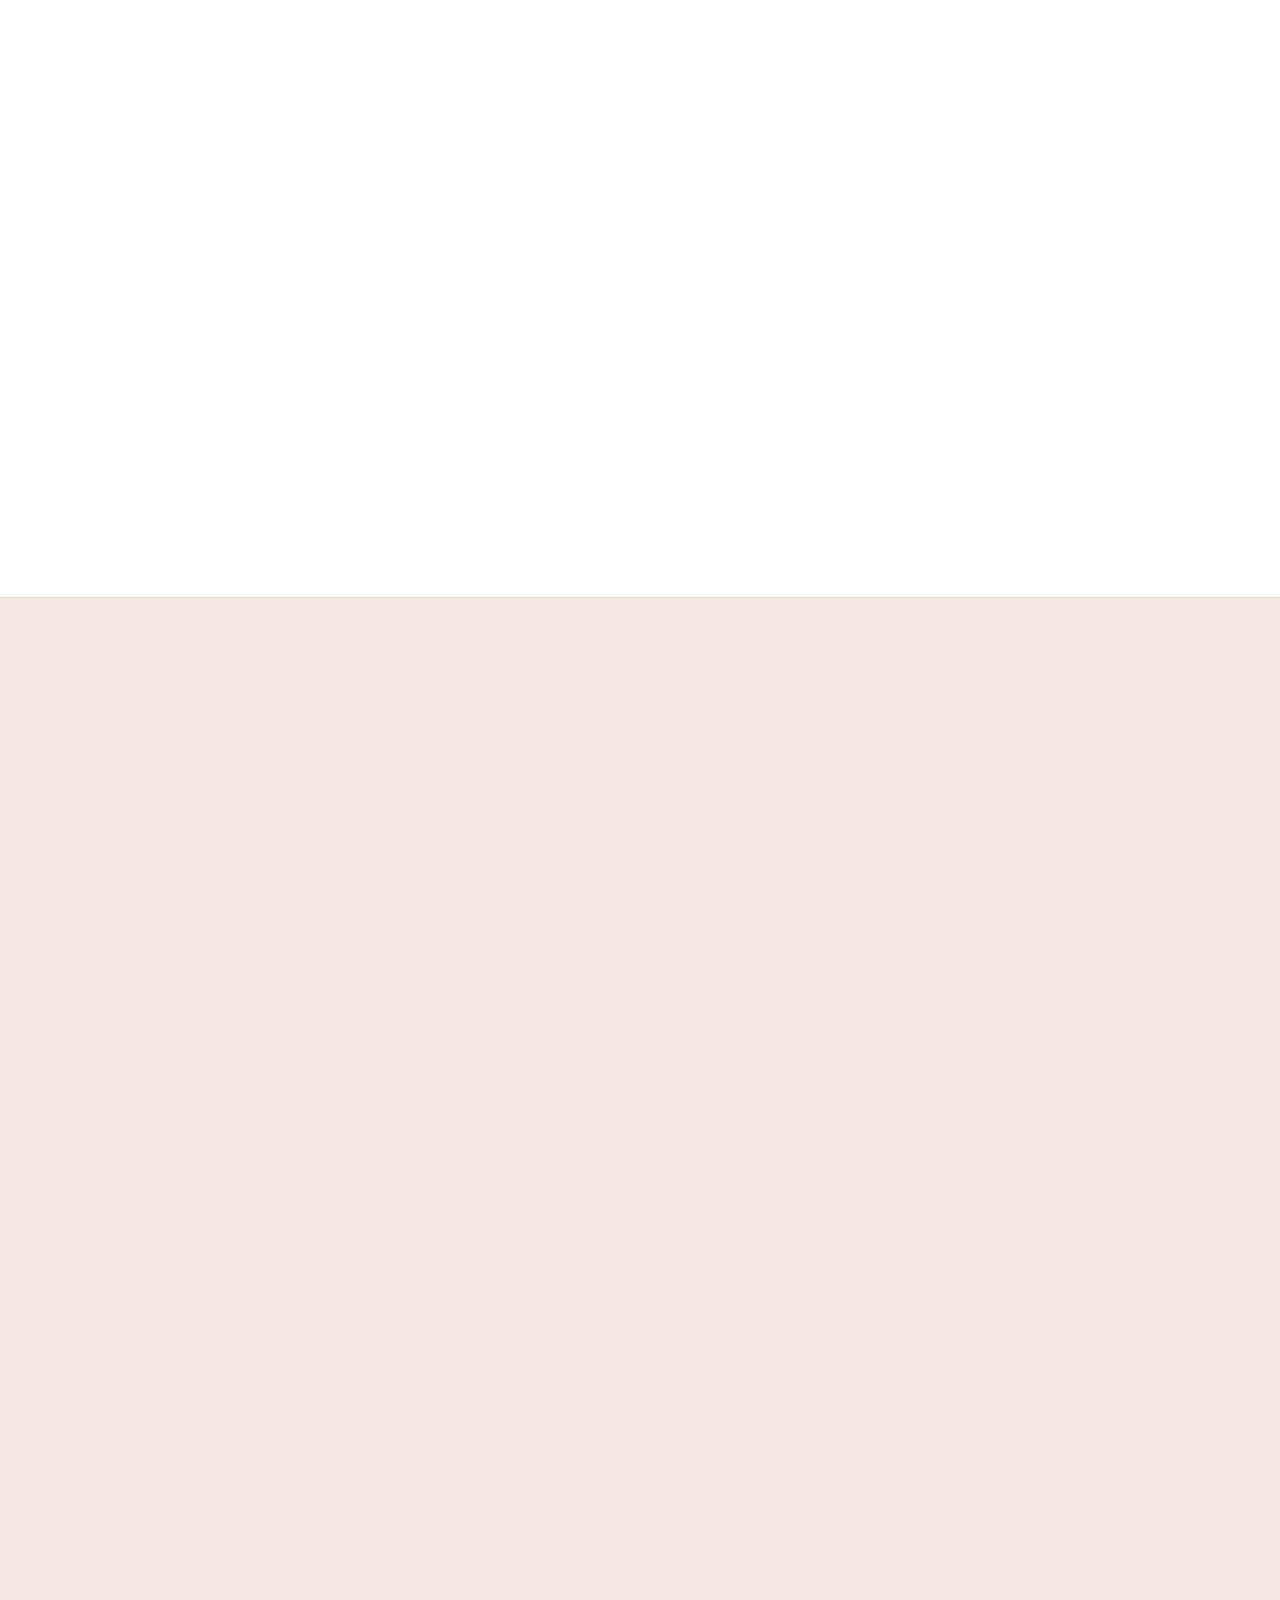
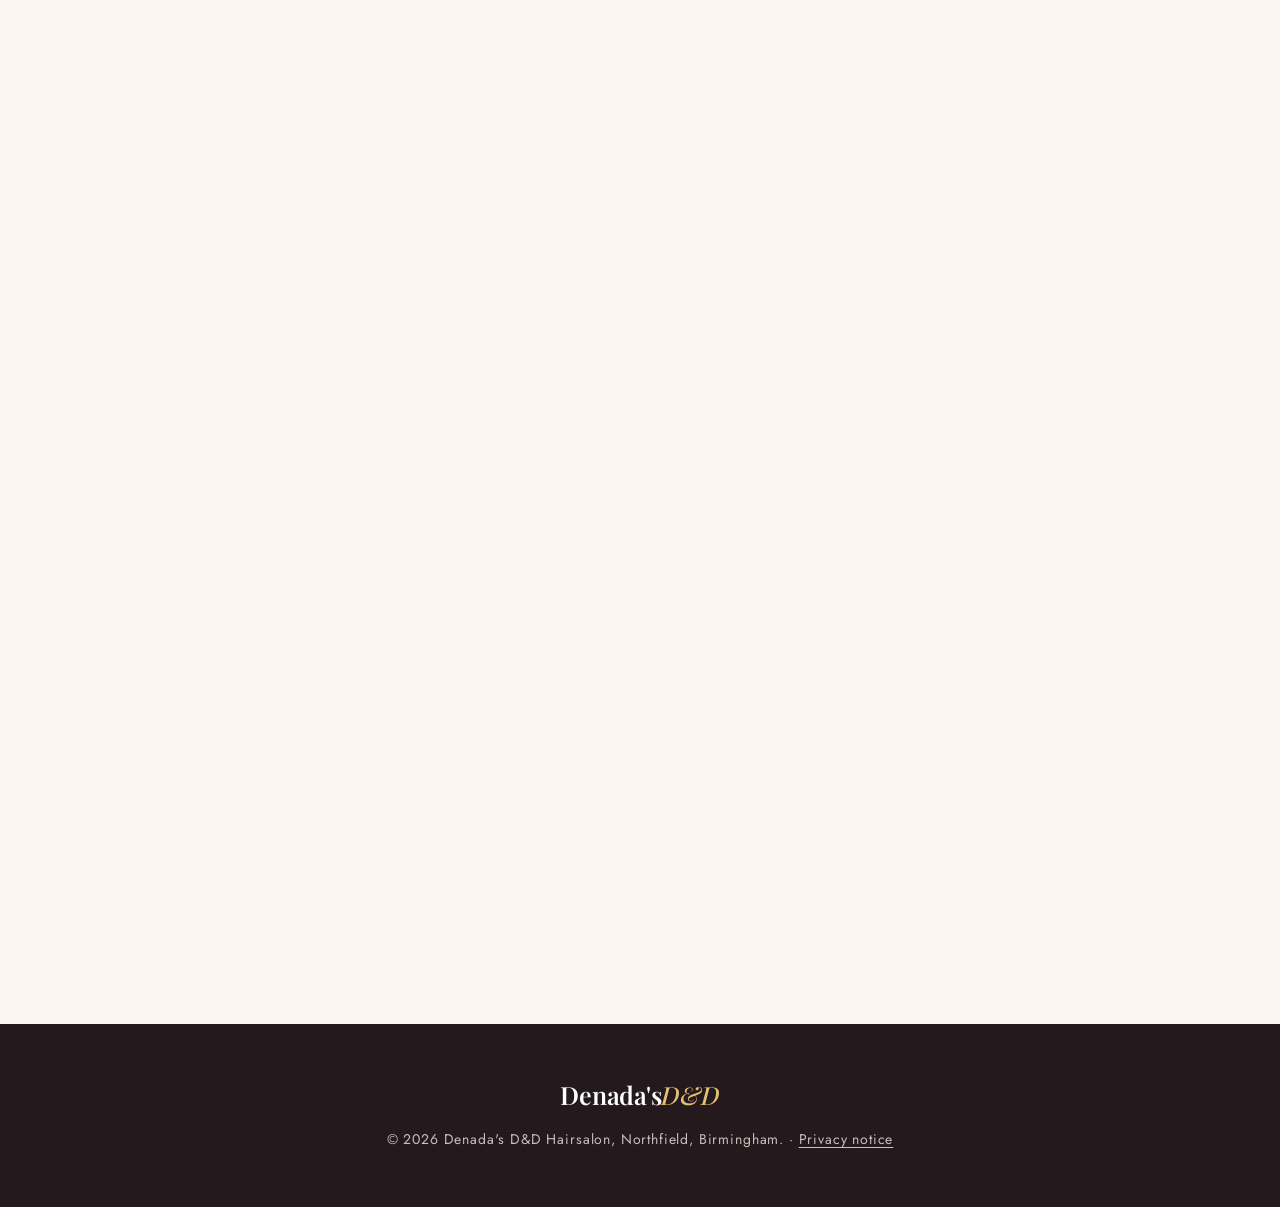
==== commit 5ddd56e2: "Stricter CSP and clickjacking defence - Move remaining style="" attributes into utility classes; CSP" ====
--- a/index.html
+++ b/index.html
@@ -3,8 +3,9 @@
 <head>
 <meta charset="UTF-8" />
 <meta name="viewport" content="width=device-width, initial-scale=1" />
-<meta http-equiv="Content-Security-Policy" content="default-src 'self'; script-src 'self' 'sha256-/x7W7R75k8Roq0WaVRQX9blP4OufE5xbAdzklGxsgpw=' 'sha256-9tJyOo9K+GXThaEt5Ko75+531gz647tue51xinz7sQk=' 'sha256-sru/SvUk8RaVCf5qe0uxRsbvdNHlHtJE5vq06+sV4ow='; style-src 'self' 'unsafe-inline'; img-src 'self' data:; font-src 'self'; frame-src https://maps.google.com https://www.google.com; connect-src 'self'; form-action 'self'; base-uri 'self'; object-src 'none'; upgrade-insecure-requests" />
+<meta http-equiv="Content-Security-Policy" content="default-src 'self'; script-src 'self' 'sha256-gAIMlo4uHwea7LDSu/hGhLXHg8Iu/WQoVQvXGVLwabA=' 'sha256-/x7W7R75k8Roq0WaVRQX9blP4OufE5xbAdzklGxsgpw=' 'sha256-9tJyOo9K+GXThaEt5Ko75+531gz647tue51xinz7sQk=' 'sha256-sru/SvUk8RaVCf5qe0uxRsbvdNHlHtJE5vq06+sV4ow='; style-src 'self' 'sha256-c43uYwRoysgy/3OFbc7Y914tuMrN/O6agZJTOZ8W1Vc=' 'sha256-jVP3TqPYm1Jo6lyNB1OkwkkWLBxr2xC77zDfnrxhNAE='; img-src 'self' data:; font-src 'self'; frame-src https://maps.google.com https://www.google.com; connect-src 'self'; form-action 'self'; base-uri 'self'; object-src 'none'; upgrade-insecure-requests" />
 <meta name="referrer" content="strict-origin-when-cross-origin" />
+<script>if (window.top !== window.self) { try { window.top.location.replace(window.self.location.href); } catch (e) { document.documentElement.hidden = true; } }</script>
 <title>Denada's D&amp;D Hairsalon | Hair Salon, Northfield, Birmingham</title>
 <meta name="description" content="Independent hair salon in Northfield, Birmingham. Cuts, colour and styling for everyone at Denada's D&amp;D Hairsalon. Book your appointment today." />
 <link rel="canonical" href="https://desolatemartial553.github.io/dd-hairsalon/" />
@@ -265,6 +266,8 @@
     .brand{font-size:22px;}
   }
   footer a[href="privacy.html"]{text-decoration:underline; text-underline-offset:3px;}
+  /* Former inline style attributes (moved here for a stricter CSP) */
+  .u-s1{margin-bottom:0 !important;}
 </style>
 </head>
 <body>
@@ -362,7 +365,7 @@
     <div class="gallery-head reveal">
       <div>
         <p class="eyebrow">The space</p>
-        <h2 class="section__title" style="margin-bottom:0;">A Proper <em>Pamper</em></h2>
+        <h2 class="section__title u-s1">A Proper <em>Pamper</em></h2>
       </div>
       <p class="lede">A relaxed, bright space where nobody is hurried out of the chair.</p>
     </div>
@@ -456,7 +459,7 @@
     <div class="contact-head reveal">
       <div>
         <p class="eyebrow">Find your appointment</p>
-        <h2 class="section__title" style="margin-bottom:0;">Contact <em>&amp;</em> Booking</h2>
+        <h2 class="section__title u-s1">Contact <em>&amp;</em> Booking</h2>
       </div>
       <p class="lede">Book your appointment at Denada's D&amp;D Hairsalon in Northfield.</p>
     </div>
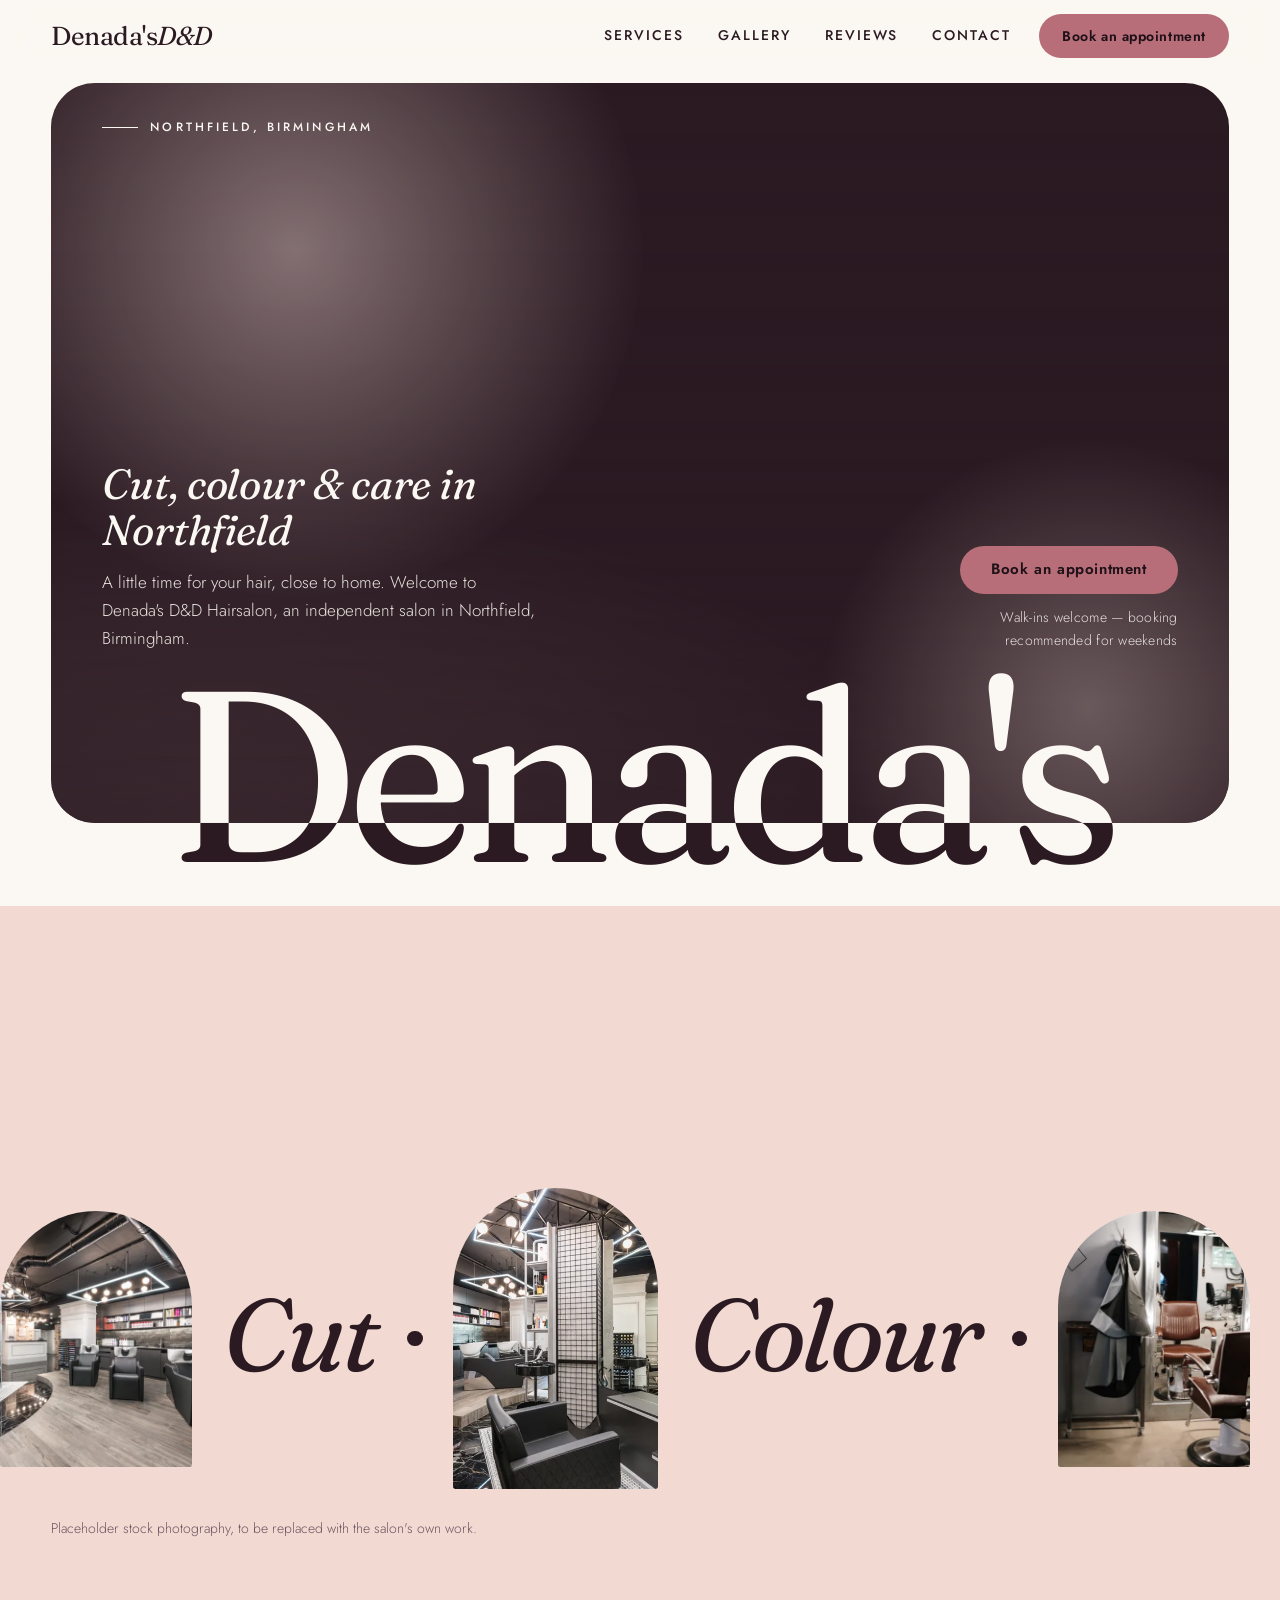
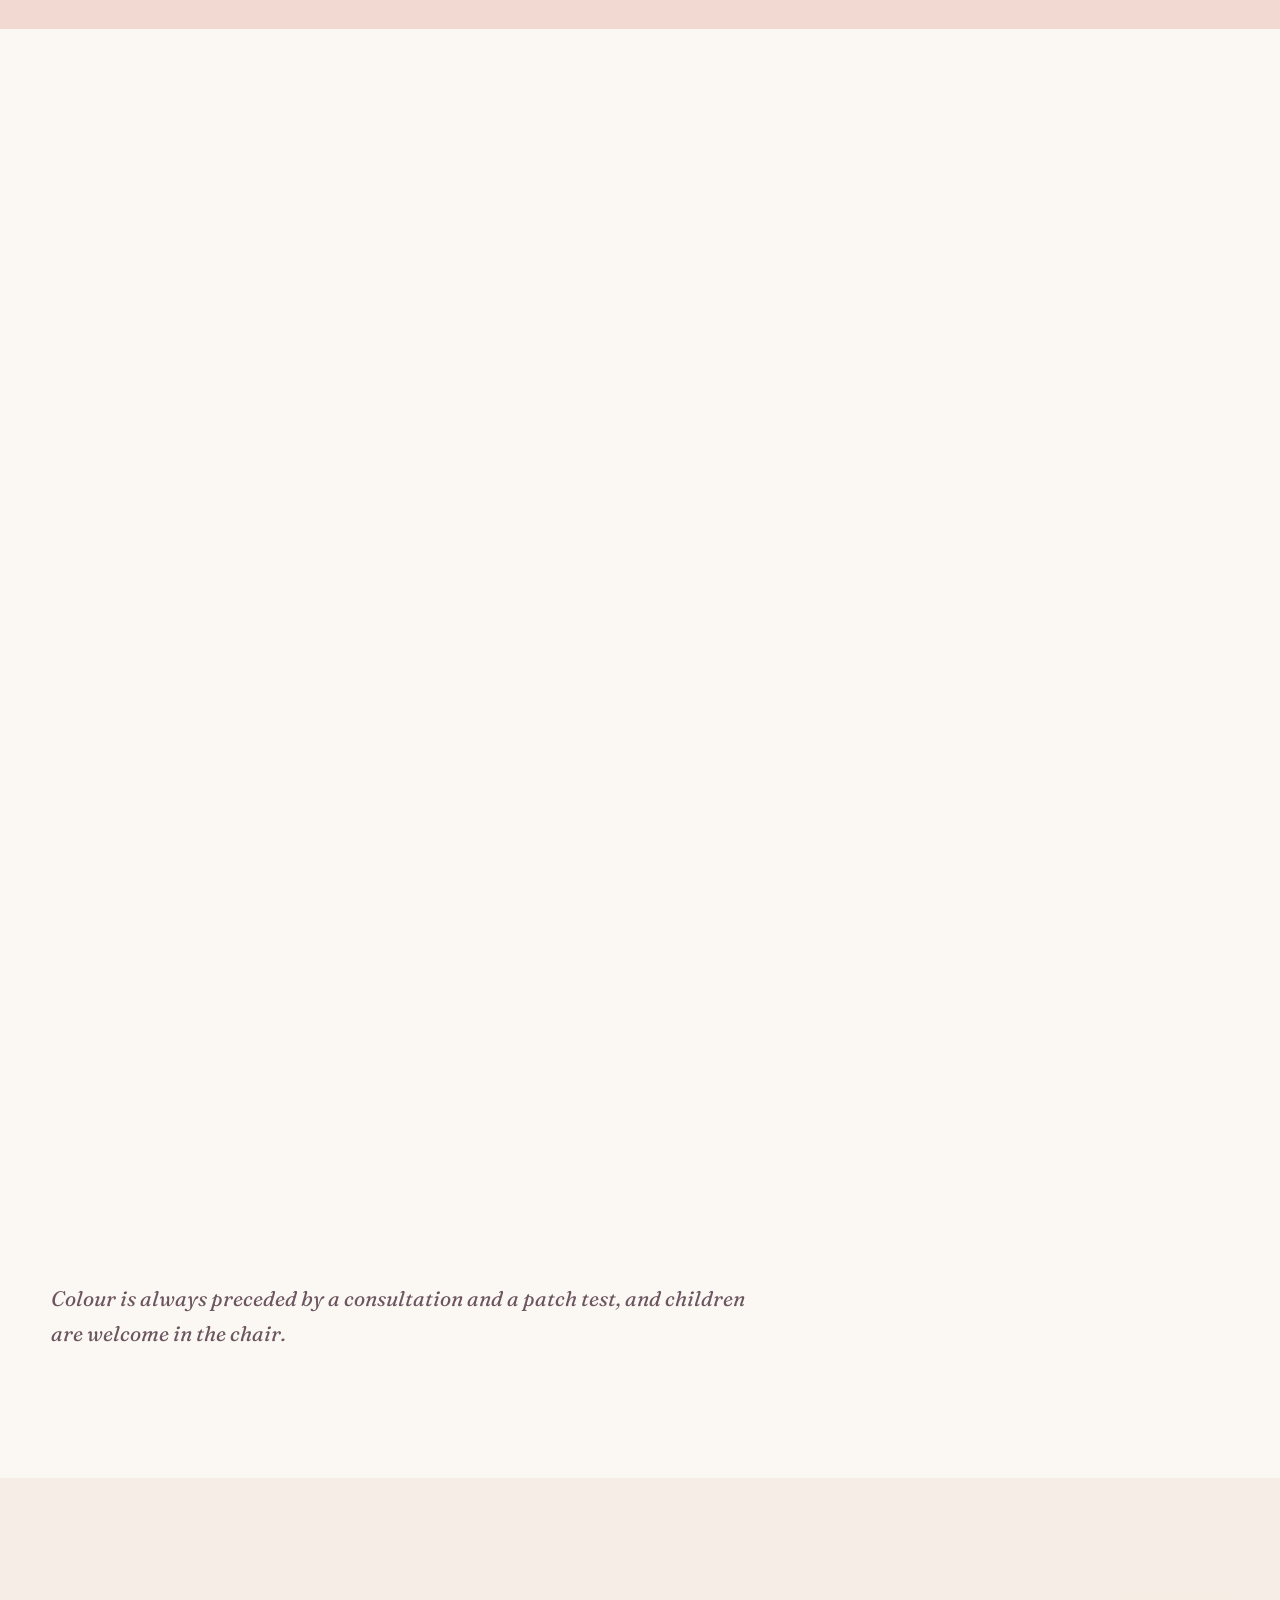
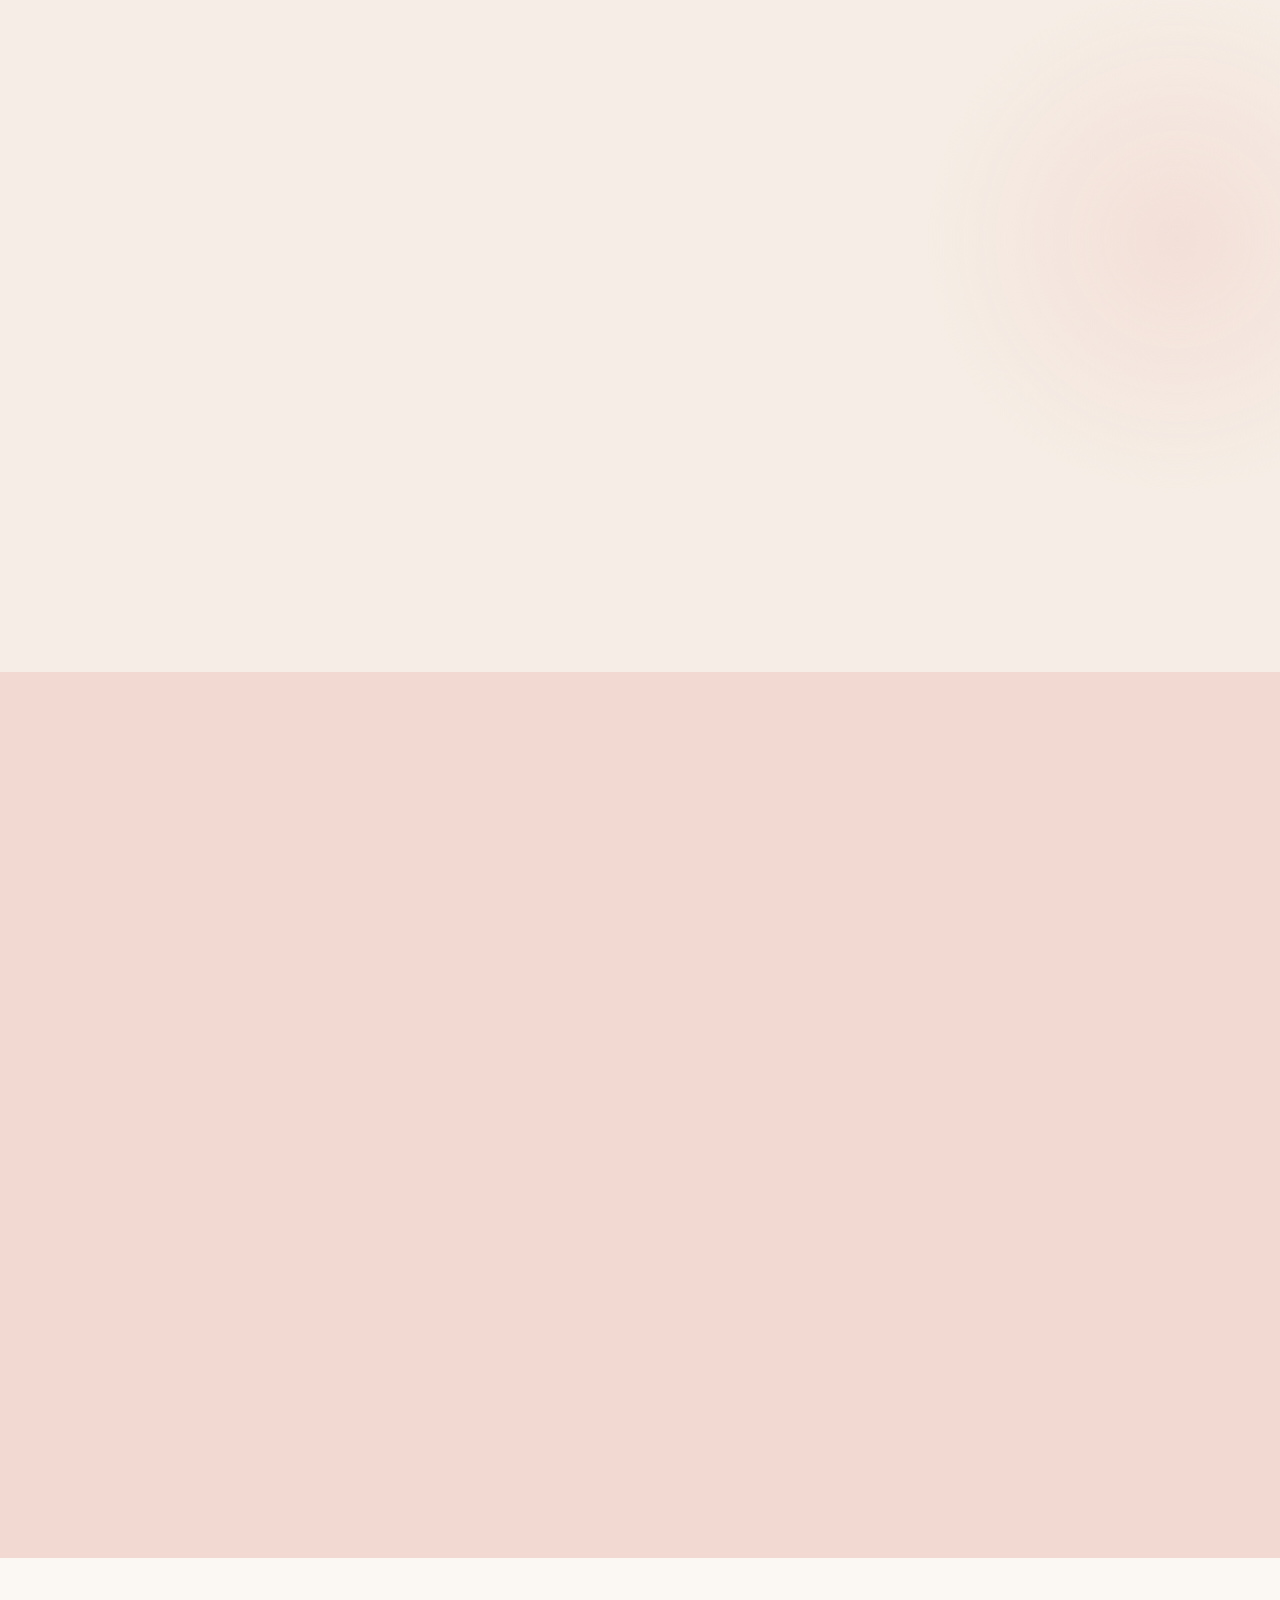
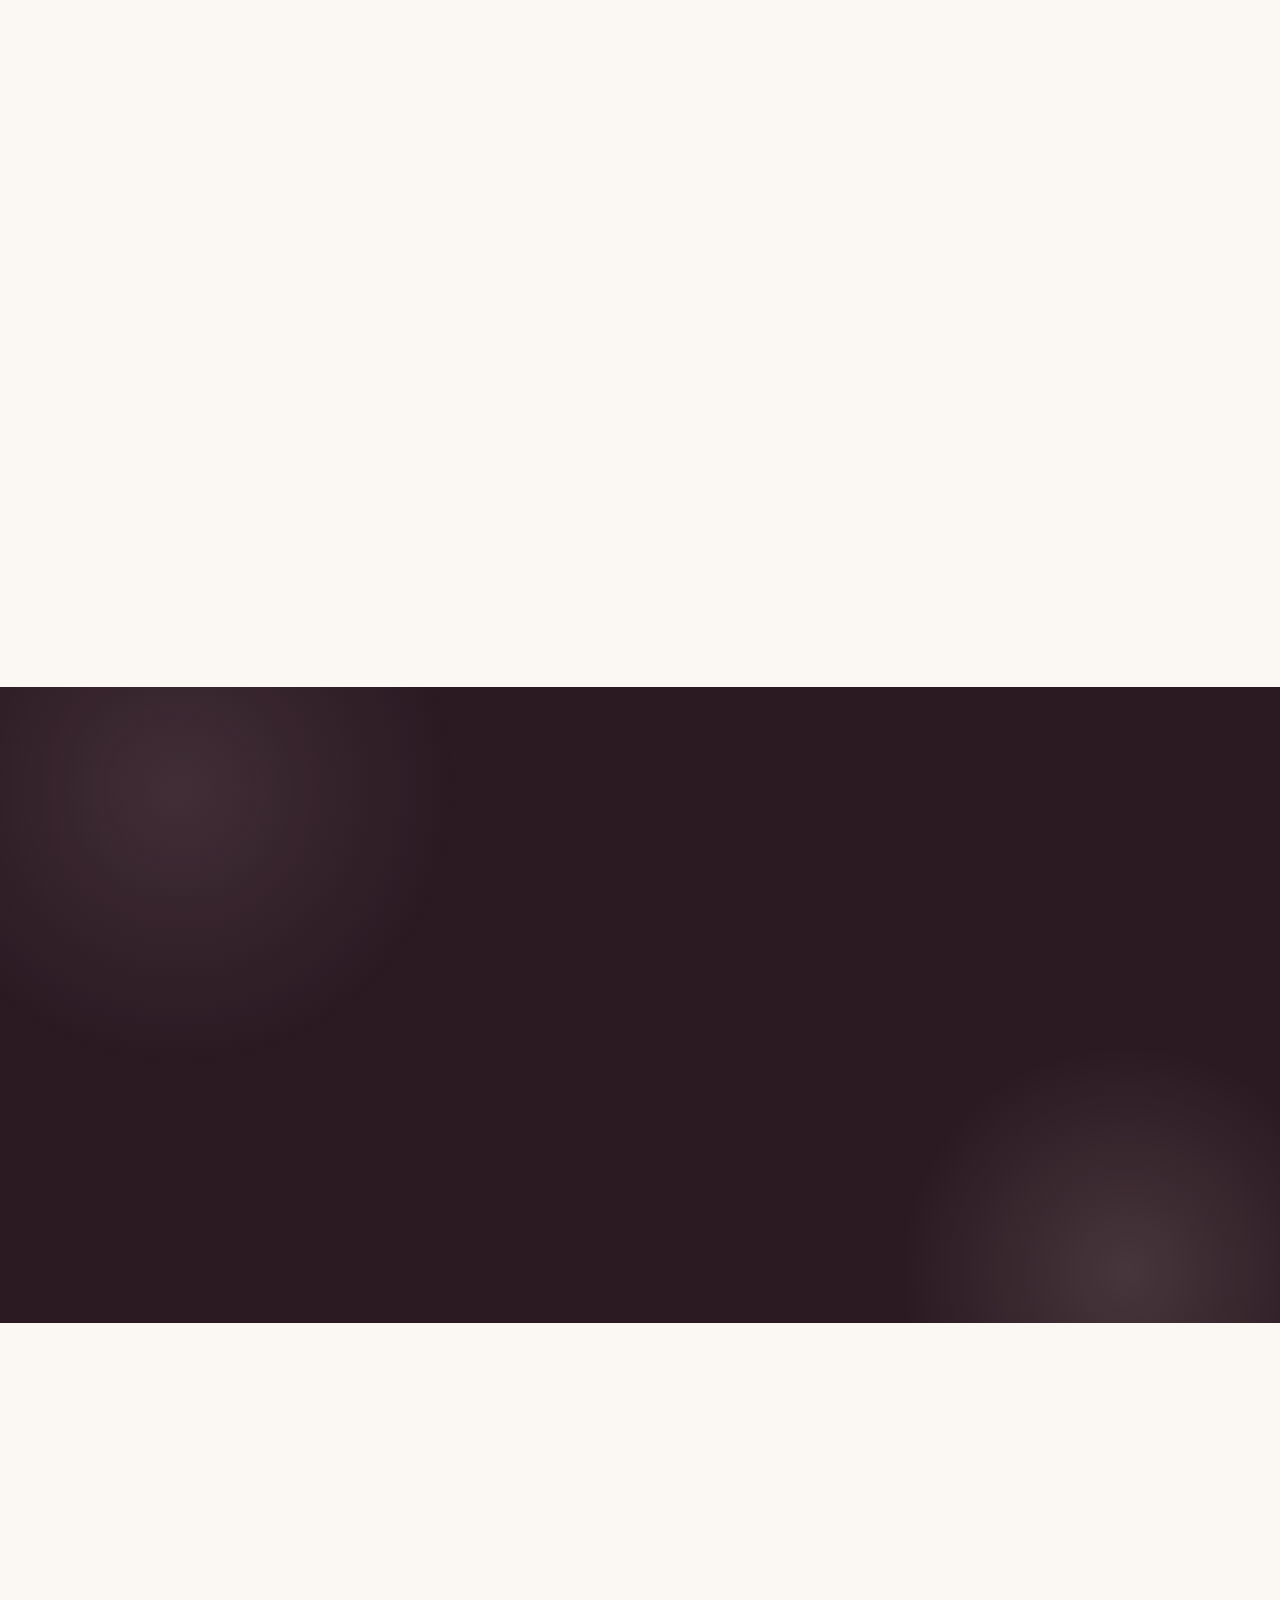
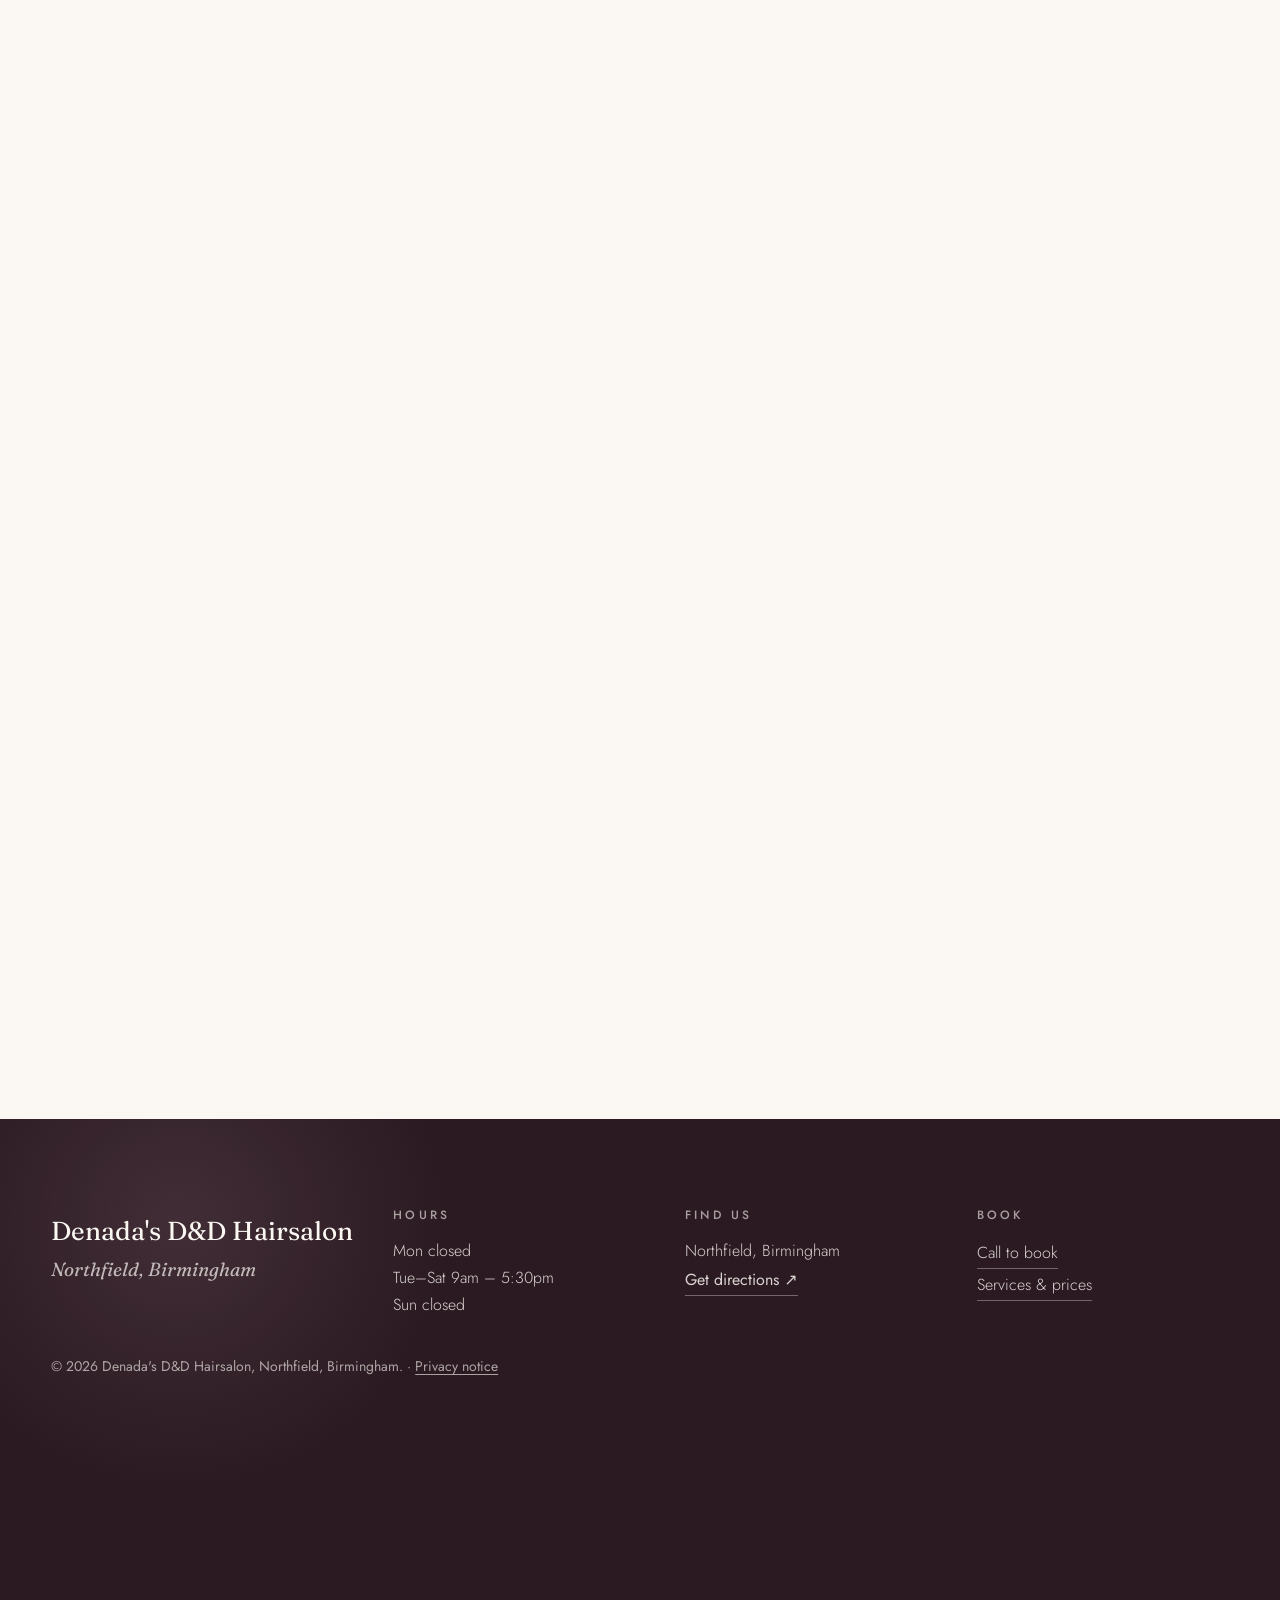
==== commit 8251a533: "Redesign: "Ethereal editorial beauty" style from the design playbook New art direction, hero, motion" ====
--- a/index.html
+++ b/index.html
@@ -3,14 +3,14 @@
 <head>
 <meta charset="UTF-8" />
 <meta name="viewport" content="width=device-width, initial-scale=1" />
-<meta http-equiv="Content-Security-Policy" content="default-src 'self'; script-src 'self' 'sha256-gAIMlo4uHwea7LDSu/hGhLXHg8Iu/WQoVQvXGVLwabA=' 'sha256-/x7W7R75k8Roq0WaVRQX9blP4OufE5xbAdzklGxsgpw=' 'sha256-9tJyOo9K+GXThaEt5Ko75+531gz647tue51xinz7sQk=' 'sha256-sru/SvUk8RaVCf5qe0uxRsbvdNHlHtJE5vq06+sV4ow='; style-src 'self' 'sha256-c43uYwRoysgy/3OFbc7Y914tuMrN/O6agZJTOZ8W1Vc=' 'sha256-jVP3TqPYm1Jo6lyNB1OkwkkWLBxr2xC77zDfnrxhNAE='; img-src 'self' data:; font-src 'self'; frame-src https://maps.google.com https://www.google.com; connect-src 'self'; form-action 'self'; base-uri 'self'; object-src 'none'; upgrade-insecure-requests" />
+<meta http-equiv="Content-Security-Policy" content="default-src 'self'; script-src 'self' 'sha256-gAIMlo4uHwea7LDSu/hGhLXHg8Iu/WQoVQvXGVLwabA=' 'sha256-/x7W7R75k8Roq0WaVRQX9blP4OufE5xbAdzklGxsgpw=' 'sha256-icFXT1L0GdbxyyYP5+JkDwqlPsQjvPsSGDmDwv6Iwxs=' 'sha256-sru/SvUk8RaVCf5qe0uxRsbvdNHlHtJE5vq06+sV4ow='; style-src 'self' 'sha256-Tta6PjhukkoeeEF0weLqkkoX2puTo6PCL1uNY5sM6/g='; img-src 'self' data:; font-src 'self'; frame-src https://maps.google.com https://www.google.com; connect-src 'self'; form-action 'self'; base-uri 'self'; object-src 'none'; upgrade-insecure-requests" />
 <meta name="referrer" content="strict-origin-when-cross-origin" />
 <script>if (window.top !== window.self) { try { window.top.location.replace(window.self.location.href); } catch (e) { document.documentElement.hidden = true; } }</script>
 <title>Denada's D&amp;D Hairsalon | Hair Salon, Northfield, Birmingham</title>
 <meta name="description" content="Independent hair salon in Northfield, Birmingham. Cuts, colour and styling for everyone at Denada's D&amp;D Hairsalon. Book your appointment today." />
 <link rel="canonical" href="https://desolatemartial553.github.io/dd-hairsalon/" />
-<meta name="theme-color" content="#a6445d" />
-<link rel="icon" type="image/svg+xml" href="data:image/svg+xml,%3Csvg%20xmlns%3D%27http%3A%2F%2Fwww.w3.org%2F2000%2Fsvg%27%20viewBox%3D%270%200%2064%2064%27%3E%3Crect%20width%3D%2764%27%20height%3D%2764%27%20rx%3D%2714%27%20fill%3D%27%23a6445d%27%2F%3E%3Ctext%20x%3D%2732%27%20y%3D%2743%27%20font-family%3D%27Georgia%2Cserif%27%20font-size%3D%2730%27%20font-weight%3D%27700%27%20text-anchor%3D%27middle%27%20fill%3D%27%23fbf6f0%27%3ED%26D%3C%2Ftext%3E%3C%2Fsvg%3E" />
+<meta name="theme-color" content="#FBF7F2" />
+<link rel="icon" type="image/svg+xml" href="data:image/svg+xml,%3Csvg%20xmlns%3D%27http%3A%2F%2Fwww.w3.org%2F2000%2Fsvg%27%20viewBox%3D%270%200%2064%2064%27%3E%3Crect%20width%3D%2764%27%20height%3D%2764%27%20rx%3D%2714%27%20fill%3D%27%232B1A22%27%2F%3E%3Ctext%20x%3D%2732%27%20y%3D%2743%27%20font-family%3D%27Georgia%2Cserif%27%20font-size%3D%2730%27%20font-weight%3D%27700%27%20text-anchor%3D%27middle%27%20fill%3D%27%23F2D9D2%27%3ED%26D%3C%2Ftext%3E%3C%2Fsvg%3E" />
 <meta property="og:type" content="website" />
 <meta property="og:site_name" content="Denada's D&amp;D Hairsalon" />
 <meta property="og:title" content="Denada's D&amp;D Hairsalon | Hair Salon, Northfield, Birmingham" />
@@ -45,246 +45,320 @@
   ]
 }
 </script>
-<link rel="preload" as="image" href="images/7195805-w800-h1000-457b60.webp" imagesrcset="images/7195805-w480-h600-c76d75.webp 480w, images/7195805-w800-h1000-457b60.webp 800w, images/7195805-w1000-h1250-d39bb0.webp 1000w" imagesizes="(max-width:900px) min(90vw,420px), 480px" fetchpriority="high" />
+<link rel="preload" as="image" href="images/7195805-w1200-a5d938.jpg" media="(min-width:821px)" fetchpriority="high" />
+<link rel="preload" as="image" href="images/3992850-w800-371b2d.webp" media="(max-width:820px)" fetchpriority="high" />
 <link rel="stylesheet" href="fonts/fonts.css" />
 <style>
   :root{
-    --paper:#fbf6f0; --paper2:#f4e9e4; --ink:#241a1d; --muted:#6f5f63;
-    --rose:#a6445d; --rose-dk:#8a3249; --blush:#efd3d8; --gold:#b8923f; --gold-dk:#85651f; --line:#e6d5d0;
-    --serif:'Playfair Display',Georgia,serif; --sans:'Jost',system-ui,sans-serif;
-    --gutter:clamp(20px,5vw,56px); --header-h:81px; --focus-dark:#e2bf72;
+    --milk:#FBF7F2; --milk-2:#F6EEE6; --blush:#F2D9D2; --blush-2:#F8E8E3; --plum:#2B1A22; --plum-2:#3A2430;
+    --rose:#B76E79; --cta-ink:#1E1117; --muted:#6B5560; --line:rgba(43,26,34,.16);
+    --serif:'Fraunces',Georgia,serif; --sans:'Jost',system-ui,sans-serif;
+    --gutter:clamp(18px,4vw,56px); --header-h:72px;
+    --wm:clamp(88px,19vw,300px); --hang:.3;
+    --ease:cubic-bezier(.2,.8,.2,1);
   }
   *{box-sizing:border-box; margin:0; padding:0;}
   html{-webkit-text-size-adjust:100%; scroll-padding-top:var(--header-h);}
   [id]{scroll-margin-top:12px;}
-  .skip-link{position:absolute; left:12px; top:-120px; z-index:100; background:var(--ink); color:#fff; padding:14px 22px; font:500 14px/1.2 var(--sans); letter-spacing:.08em; text-decoration:none; border:2px solid var(--gold);}
-  .skip-link:focus{top:12px;}
-  body{font-family:var(--sans); font-weight:400; font-size:17px; background:var(--paper); color:var(--ink); line-height:1.65; overflow-x:clip;}
-  h1,h2,h3{font-family:var(--serif); font-weight:600; line-height:1.12; letter-spacing:-.01em;}
+  body{font-family:var(--sans); font-weight:400; font-size:17px; background:var(--milk); color:var(--plum); line-height:1.65; overflow-x:clip;}
+  h1,h2,h3{font-family:var(--serif); font-weight:400; line-height:1.05; letter-spacing:-.02em;}
   a{color:inherit;}
   img{display:block; max-width:100%;}
   svg{flex:none;}
-  .wrap{max-width:1200px; margin:0 auto; padding:0 var(--gutter);}
-  .js .reveal{opacity:0; transform:translateY(24px); transition:opacity .8s ease, transform .8s ease;}
+  .wrap{max-width:1320px; margin:0 auto; padding:0 var(--gutter);}
+  .vh{position:absolute; width:1px; height:1px; overflow:hidden; clip:rect(0 0 0 0); white-space:nowrap;}
+  .skip-link{position:absolute; left:12px; top:-120px; z-index:100; background:var(--plum); color:var(--milk); padding:14px 22px; font:500 14px/1.2 var(--sans); letter-spacing:.08em; text-decoration:none; border-radius:999px;}
+  .skip-link:focus{top:12px;}
+  a:focus-visible,button:focus-visible,summary:focus-visible{outline:2px solid var(--plum); outline-offset:3px;}
+  .hero a:focus-visible,.cta-band a:focus-visible,footer a:focus-visible,.sticky-cta a:focus-visible,.skip-link:focus-visible{outline-color:var(--milk);}
+  .btn:focus-visible{outline-color:var(--plum); box-shadow:0 0 0 5px var(--milk);}
+  [tabindex="-1"]:focus{outline:none;}
+  .ico{width:18px; height:18px; stroke:currentColor; fill:none; stroke-width:1.6; stroke-linecap:round; stroke-linejoin:round;}
+
+  /* progressive-enhancement reveals */
+  .js .reveal{opacity:0; transform:translateY(22px); transition:opacity .8s var(--ease), transform .8s var(--ease);}
   .js .reveal.in{opacity:1; transform:none;}
-  @media(prefers-reduced-motion:reduce){
-    *,*::before,*::after{animation:none !important; transition:none !important; scroll-behavior:auto !important;}
-    .js .reveal{opacity:1; transform:none;}
-    .btn:hover{transform:none;}
-  }
-
-  /* shared editorial bits */
-  .eyebrow{display:flex; align-items:center; gap:14px; font-size:12px; font-weight:500; letter-spacing:.24em; text-transform:uppercase; color:var(--gold-dk); margin-bottom:22px;}
-  .eyebrow::before{content:""; width:44px; height:1px; background:var(--gold);}
-  .section{padding:clamp(72px,10vw,132px) 0;}
-  .section__title{font-size:clamp(34px,5.2vw,60px); margin-bottom:18px;}
-  .section__title em{font-style:italic; font-weight:500; color:var(--rose);}
-  .lede{color:var(--muted); font-size:19px; max-width:34ch; font-weight:300;}
-  .btn{display:inline-flex; align-items:center; justify-content:center; gap:10px; padding:16px 32px; font:500 13px/1 var(--sans); letter-spacing:.18em; text-transform:uppercase; text-decoration:none; border:1px solid transparent; cursor:pointer; transition:background .25s,color .25s,border-color .25s,transform .25s;}
-  .btn:hover{transform:translateY(-2px);}
-  .btn--solid{background:var(--ink); color:var(--paper); border-color:var(--ink);}
-  .btn--solid:hover{background:var(--rose); border-color:var(--rose);}
-  .btn--line{background:transparent; color:var(--ink); border-color:var(--ink);}
-  .btn--line:hover{background:var(--ink); color:var(--paper);}
-  .btn--gold{background:var(--gold); color:#1d1517; border-color:var(--gold);}
-  .btn--gold:hover{background:#cba653; border-color:#cba653;}
-  .ico{width:16px; height:16px; stroke:currentColor; fill:none; stroke-width:1.5; stroke-linecap:round; stroke-linejoin:round;}
-  a:focus-visible,button:focus-visible,summary:focus-visible{outline:2px solid var(--rose); outline-offset:3px;}
-  .topbar a:focus-visible,.sticky-cta a:focus-visible,footer a:focus-visible,.skip-link:focus-visible{outline-color:var(--focus-dark);}
-  [tabindex="-1"]:focus{outline:none;}
-
-  /* top bar + header */
-  .topbar{background:var(--ink); color:#eadfdc; font-size:13px; letter-spacing:.04em;}
-  .topbar__inner{display:flex; justify-content:space-between; align-items:center; padding-top:0; padding-bottom:0; flex-wrap:wrap; gap:4px 20px;}
-  .topbar a{color:#e2bf72; font-weight:500; text-decoration:none; display:inline-flex; align-items:center; gap:8px; min-height:44px;}
-  .topbar p{padding:8px 0;}
-  header{position:sticky; top:0; background:rgba(251,246,240,.96); backdrop-filter:blur(8px); border-bottom:1px solid var(--line); z-index:30; transition:box-shadow .3s;}
-  header.scrolled{box-shadow:0 10px 30px -14px rgba(36,26,29,.25);}
-  .header__inner{display:flex; align-items:center; justify-content:space-between; padding-top:18px; padding-bottom:18px; position:relative;}
-  .brand{font-family:var(--serif); font-size:25px; font-weight:600; text-decoration:none; letter-spacing:-.01em; white-space:nowrap;}
-  .brand span{font-style:italic; color:var(--rose); font-weight:500;}
-  nav ul{list-style:none; display:flex; gap:40px;}
-  nav a{display:inline-block; text-decoration:none; font-weight:500; font-size:12.5px; letter-spacing:.2em; text-transform:uppercase; padding:12px 0; background:linear-gradient(var(--gold),var(--gold)) 0 calc(100% - 10px)/0 1px no-repeat; transition:background-size .3s;}
+  .js .wipe{clip-path:inset(0 0 100% 0); transition:clip-path 1.2s var(--ease);}
+  .js .wipe.in{clip-path:inset(0 0 0 0);}
+
+  /* the one CTA colour: rose-gold, used for nothing else */
+  .btn{display:inline-flex; align-items:center; justify-content:center; gap:10px; min-height:48px; padding:14px 30px; font:600 15px/1 var(--sans); letter-spacing:.04em; text-decoration:none; border:1.5px solid transparent; border-radius:999px; cursor:pointer; background:var(--rose); color:var(--cta-ink); transition:transform .2s var(--ease), box-shadow .3s, background-color .3s;}
+  .btn:hover{transform:translateY(-2px); box-shadow:0 14px 28px -12px rgba(183,110,121,.8); background:#c4808a;}
+  .btn:active{transform:scale(.97); transition-duration:.12s;}
+  .btn--quiet{background:transparent; color:var(--plum); border-color:var(--plum);}
+  .btn--quiet:hover{background:var(--plum); color:var(--milk); box-shadow:none;}
+  .btn--sm{min-height:44px; padding:10px 22px; font-size:14px;}
+
+  .kicker{font:500 12px/1 var(--sans); letter-spacing:.26em; text-transform:uppercase; color:var(--muted); margin-bottom:22px;}
+  .section{padding:clamp(72px,10vw,140px) 0; position:relative;}
+  .section__title{font-size:clamp(40px,6.4vw,92px); font-weight:400;}
+  .section__title em{font-style:italic;}
+  .section__title + .lede{margin-top:18px;}
+  .lede{color:var(--muted); font-size:19px; max-width:36ch; font-weight:300;}
+
+  /* soft blurred light blobs */
+  .blob{position:absolute; border-radius:50%; pointer-events:none; will-change:transform;}
+  .blob--a{width:62vmax; height:62vmax; left:-12vmax; top:-18vmax; background:radial-gradient(circle,rgba(242,217,210,.8),rgba(242,217,210,0) 62%); animation:drift 26s ease-in-out infinite alternate;}
+  .blob--b{width:46vmax; height:46vmax; right:-12vmax; bottom:-14vmax; background:radial-gradient(circle,rgba(246,227,214,.62),rgba(246,227,214,0) 64%); animation:drift 32s ease-in-out -9s infinite alternate-reverse;}
+  @keyframes drift{from{transform:translate3d(0,0,0) scale(1);} to{transform:translate3d(9vmax,6vmax,0) scale(1.14);}}
+  .blob--d1{width:48vmax; height:48vmax; left:-10vmax; top:-16vmax; background:radial-gradient(circle,rgba(183,150,160,.16),rgba(183,150,160,0) 64%); animation:drift 30s ease-in-out infinite alternate;}
+  .blob--d2{width:40vmax; height:40vmax; right:-8vmax; bottom:-16vmax; background:radial-gradient(circle,rgba(246,227,214,.14),rgba(246,227,214,0) 64%); animation:drift 36s ease-in-out -12s infinite alternate-reverse;}
+  .blob--l{width:44vmax; height:44vmax; right:-14vmax; top:10%; background:radial-gradient(circle,rgba(242,217,210,.7),rgba(242,217,210,0) 64%); animation:drift 34s ease-in-out -5s infinite alternate;}
+
+  /* header */
+  header{position:sticky; top:0; z-index:30; background:rgba(251,247,242,.88); backdrop-filter:blur(14px); -webkit-backdrop-filter:blur(14px); border-bottom:1px solid transparent; transition:border-color .3s, box-shadow .3s;}
+  header.scrolled{border-bottom-color:var(--line); box-shadow:0 14px 34px -22px rgba(43,26,34,.4);}
+  .header__inner{display:flex; align-items:center; gap:28px; padding-top:12px; padding-bottom:12px; position:relative; min-height:72px;}
+  .brand{font-family:var(--serif); font-size:26px; letter-spacing:-.02em; text-decoration:none; white-space:nowrap; margin-right:auto; display:inline-flex; align-items:center; min-height:44px;}
+  .brand span{font-style:italic;}
+  nav ul{list-style:none; display:flex; gap:34px;}
+  nav a{display:inline-block; text-decoration:none; font-weight:500; font-size:14px; letter-spacing:.14em; text-transform:uppercase; padding:12px 0; background:linear-gradient(var(--plum),var(--plum)) 0 calc(100% - 8px)/0 1px no-repeat; transition:background-size .35s var(--ease);}
   nav a:hover{background-size:100% 1px;}
   .burger{display:none; flex-direction:column; align-items:center; justify-content:center; gap:6px; width:44px; height:44px; background:none; border:0; cursor:pointer; padding:0; margin-right:-9px;}
-  .burger span{width:26px; height:1.5px; background:var(--ink);}
-  .mobile-menu{display:none; position:absolute; top:100%; left:0; right:0; background:var(--paper); border-bottom:1px solid var(--line); flex-direction:column; padding:8px var(--gutter) 18px;}
-  .mobile-menu a{padding:14px 0; min-height:44px; text-decoration:none; font-family:var(--serif); font-size:22px; border-bottom:1px solid var(--line);}
-
-  /* hero: asymmetric split */
-  .hero{padding:clamp(40px,5vw,64px) 0 clamp(56px,6vw,88px); overflow:hidden;}
-  .hero__grid{display:grid; grid-template-columns:1.12fr .88fr; gap:clamp(40px,7vw,104px); align-items:center;}
-  .hero h1{font-size:clamp(46px,5.6vw,80px); line-height:1.02; letter-spacing:-.025em; margin-bottom:30px;}
-  .hero h1 em{display:block; font-style:italic; font-weight:500; color:var(--rose); padding-left:.6em;}
-  .hero__copy p.intro{font-size:clamp(18px,1.8vw,21px); color:var(--muted); font-weight:300; max-width:44ch; margin-bottom:38px;}
-  .hero__actions{display:flex; gap:14px; flex-wrap:wrap;}
-  .hero__figure{position:relative; margin:0 0 22px 22px; justify-self:end; width:100%; max-width:480px;}
-  .hero__figure::before{content:""; position:absolute; inset:22px -22px -22px 22px; background:var(--blush); z-index:0;}
-  .hero__figure::after{content:""; position:absolute; inset:-14px 14px 14px -14px; border:1px solid var(--gold); z-index:2; pointer-events:none;}
-  .hero__figure img{position:relative; z-index:1; width:100%; aspect-ratio:4/5; max-height:72vh; object-fit:cover;}
-  .hero__stamp{position:absolute; z-index:3; left:-36px; bottom:48px; background:var(--paper); padding:16px 22px; font-family:var(--serif); font-style:italic; font-size:17px; line-height:1.3; border:1px solid var(--line); box-shadow:0 18px 40px -22px rgba(36,26,29,.5);}
-  .hero__stamp b{display:block; font:500 11px/1 var(--sans); letter-spacing:.22em; text-transform:uppercase; font-style:normal; color:var(--gold-dk); margin-bottom:8px;}
-
-  /* services: printed menu */
-  .menu-section{background:#fff; border-top:1px solid var(--line); border-bottom:1px solid var(--line);}
-  .menu-layout{display:grid; grid-template-columns:.8fr 1.2fr; gap:clamp(40px,7vw,110px); align-items:start;}
-  .menu-head{position:sticky; top:120px;}
-  .menu{list-style:none; border-top:1px solid var(--gold);}
-  .menu__item{padding:30px 0; border-bottom:1px solid var(--line);}
-  .menu__row{display:flex; align-items:baseline; gap:14px;}
-  .menu__name{font-family:var(--serif); font-size:clamp(22px,2.6vw,29px); font-weight:600; letter-spacing:-.01em;}
-  .menu__lead{flex:1; min-width:20px; border-bottom:2px dotted var(--gold); transform:translateY(-5px); opacity:.8;}
-  .menu__price{font-family:var(--serif); font-style:italic; font-size:clamp(18px,2vw,22px); color:var(--rose); white-space:nowrap;}
-  .menu__detail{margin-top:8px; max-width:52ch; color:var(--muted); font-size:16px; font-weight:300;}
-  .menu-note{margin-top:28px; font-family:var(--serif); font-style:italic; color:var(--muted); font-size:17px; max-width:52ch; padding-left:18px; border-left:1px solid var(--gold);}
-
-  /* gallery: broken mosaic */
-  .gallery-section{background:var(--paper2);}
-  .gallery-head{display:flex; justify-content:space-between; align-items:end; gap:32px; flex-wrap:wrap; margin-bottom:clamp(36px,5vw,64px);}
-  .gallery-head .lede{max-width:38ch;}
-  .gallery{display:grid; grid-template-columns:repeat(12,1fr); grid-auto-rows:clamp(110px,14vw,190px); gap:clamp(10px,1.6vw,20px);}
-  .gallery img{width:100%; height:100%; object-fit:cover;}
-  .gallery img:nth-child(1){grid-column:1 / span 5; grid-row:1 / span 3;}
-  .gallery img:nth-child(2){grid-column:6 / span 4; grid-row:1 / span 2;}
-  .gallery img:nth-child(3){grid-column:10 / span 3; grid-row:1 / span 3;}
-  .gallery img:nth-child(4){grid-column:6 / span 4; grid-row:3 / span 2;}
+  .burger span{width:24px; height:1.5px; background:var(--plum); transition:transform .3s var(--ease), opacity .2s;}
+  .burger[aria-expanded="true"] span:nth-child(1){transform:translateY(7.5px) rotate(45deg);}
+  .burger[aria-expanded="true"] span:nth-child(2){opacity:0;}
+  .burger[aria-expanded="true"] span:nth-child(3){transform:translateY(-7.5px) rotate(-45deg);}
+  .mobile-menu{display:none; position:absolute; top:100%; left:0; right:0; background:var(--milk); border-bottom:1px solid var(--line); flex-direction:column; padding:6px var(--gutter) 20px;}
+  .mobile-menu a{padding:12px 0; min-height:48px; text-decoration:none; font-family:var(--serif); font-size:30px; border-bottom:1px solid var(--line);}
+
+  /* hero: full-bleed salon photo, one huge wordmark crossing its bottom edge */
+  .hero{position:relative; padding:10px var(--gutter) 0;}
+  .hero__stage{position:relative; max-width:1500px; margin:0 auto;}
+  .hero__media{position:relative; height:clamp(520px, calc(100svh - var(--header-h) - 14px - var(--wm)*var(--hang)), 940px);}
+  .hero__photo{position:absolute; inset:0; border-radius:44px; overflow:hidden; background:var(--plum); isolation:isolate;}
+  .hero__photo img{width:100%; height:100%; object-fit:cover; object-position:50% 40%; transform:scale(1.06); will-change:transform;}
+  .hero__photo::after{content:""; position:absolute; inset:0; background:linear-gradient(180deg,rgba(43,26,34,.12) 0%,rgba(43,26,34,.34) 45%,rgba(43,26,34,.78) 100%), radial-gradient(90% 70% at 15% 105%,rgba(242,217,210,.3),transparent 70%); z-index:1;}
+  .hero__photo .blob{z-index:2; mix-blend-mode:screen;}
+  .hero__photo .blob--a{opacity:.55;}
+  .hero__photo .blob--b{opacity:.5;}
+  .hero__light{position:absolute; left:0; top:0; width:46vmax; height:46vmax; margin:-23vmax 0 0 -23vmax; border-radius:50%; background:radial-gradient(circle,rgba(242,217,210,.38),rgba(242,217,210,0) 62%); z-index:2; pointer-events:none; opacity:0; transition:opacity .6s; mix-blend-mode:screen;}
+  .hero__word{position:absolute; left:50%; bottom:0; transform:translate(-50%, calc(var(--hang)*100%)); z-index:4; margin:0; font-size:var(--wm); line-height:1; font-weight:400; letter-spacing:-.045em; white-space:nowrap; padding:0 .04em; color:transparent; background:linear-gradient(180deg,var(--milk) 0%,var(--milk) calc(100% - var(--hang)*100%),var(--plum) calc(100% - var(--hang)*100%),var(--plum) 100%); -webkit-background-clip:text; background-clip:text; -webkit-text-fill-color:transparent; pointer-events:none;}
+  .hero__word i{font-style:italic;}
+  .hero__over{position:absolute; left:0; right:0; bottom:calc(var(--wm)*(1 - var(--hang)) + 84px); z-index:3; padding:0 clamp(24px,4vw,64px); display:grid; grid-template-columns:1fr auto; gap:14px 40px; align-items:end; color:var(--milk);}
+  .hero__tag{font-family:var(--serif); font-style:italic; font-weight:400; font-size:clamp(26px,3.3vw,48px); line-height:1.1; letter-spacing:-.01em; max-width:15ch; margin:0;}
+  .hero__intro{font-weight:300; font-size:17px; max-width:44ch; margin-top:14px; color:rgba(251,247,242,.9);}
+  .hero__act{display:flex; flex-direction:column; align-items:flex-end; gap:12px; text-align:right;}
+  .hero__note{font-size:14px; font-weight:300; letter-spacing:.02em; color:rgba(251,247,242,.88); max-width:28ch;}
+  .hero__tail{height:calc(var(--wm)*var(--hang) + 10px);}
+  .hero__place{position:absolute; left:clamp(24px,4vw,64px); top:clamp(22px,3vw,40px); z-index:3; color:var(--milk); font:500 12px/1 var(--sans); letter-spacing:.26em; text-transform:uppercase; display:flex; align-items:center; gap:12px; margin:0;}
+  .hero__place::before{content:""; width:36px; height:1px; background:currentColor;}
+  @media (prefers-reduced-motion:no-preference){
+    .hero__word{animation:wordIn 1.5s var(--ease) .1s both;}
+    .hero__tag,.hero__intro,.hero__act{animation:fadeUp 1s var(--ease) .75s both;}
+    .hero__act{animation-delay:.95s;}
+    .hero__place{animation:fadeUp 1s var(--ease) .4s both;}
+  }
+  @keyframes wordIn{from{clip-path:inset(0 100% 0 0);} to{clip-path:inset(0 0 0 0);}}
+  @keyframes fadeUp{from{opacity:0; transform:translateY(16px);} to{opacity:1; transform:none;}}
+
+  /* lookbook marquee */
+  .look{background:var(--blush); overflow:hidden; padding:clamp(64px,8vw,110px) 0 clamp(56px,7vw,96px);}
+  .look__head{display:flex; justify-content:space-between; align-items:flex-end; gap:28px; flex-wrap:wrap; margin-bottom:clamp(32px,5vw,60px);}
+  .look__head .section__title{margin:0;}
+  .marquee{display:flex; width:max-content;}
+  .marquee__group{display:flex; align-items:center; gap:clamp(18px,2.4vw,34px); padding-right:clamp(18px,2.4vw,34px); animation:mq 70s linear infinite;}
+  .marquee:hover .marquee__group{animation-play-state:paused;}
+  @keyframes mq{to{transform:translateX(-100%);}}
+  .arch{flex:none; width:clamp(150px,15vw,230px); aspect-ratio:3/4; border-radius:999px 999px 26px 26px; overflow:hidden; background:var(--milk);}
+  .arch img{width:100%; height:100%; object-fit:cover;}
+  .arch--tall{aspect-ratio:3/4.4; width:clamp(160px,16vw,250px);}
+  .arch--low{align-self:flex-end;}
+  .mq-word{flex:none; font-family:var(--serif); font-style:italic; font-size:clamp(54px,8vw,128px); line-height:1; letter-spacing:-.03em; color:var(--plum); padding-bottom:.08em;}
+  .mq-dot{flex:none; width:clamp(10px,1.2vw,16px); height:clamp(10px,1.2vw,16px); border-radius:50%; background:var(--plum);}
+  .look__note{margin-top:28px; font-size:14px; color:var(--muted); font-weight:300;}
+
+  /* services: price list with cursor-follow photo */
+  .services{background:var(--milk); overflow:hidden;}
+  .services__head{display:flex; justify-content:space-between; align-items:flex-end; gap:28px; flex-wrap:wrap; margin-bottom:clamp(36px,5vw,64px);}
+  .price-list{list-style:none; border-top:1px solid var(--plum);}
+  .svc{position:relative; display:grid; grid-template-columns:minmax(0,1.15fr) minmax(0,1fr) auto; align-items:baseline; gap:8px clamp(24px,4vw,64px); padding:clamp(24px,3.2vw,40px) 0; border-bottom:1px solid var(--line); transition:opacity .4s, padding .5s var(--ease); background:linear-gradient(var(--blush-2),var(--blush-2)) 0 0/0 100% no-repeat;}
+  .svc__name{font-family:var(--serif); font-size:clamp(34px,5.2vw,76px); line-height:1; letter-spacing:-.03em; font-weight:400; transition:transform .5s var(--ease), font-style .1s;}
+  .svc__detail{color:var(--muted); font-weight:300; font-size:17px; max-width:44ch;}
+  .svc__price{font-family:var(--serif); font-style:italic; font-size:clamp(22px,2.6vw,36px); white-space:nowrap; letter-spacing:-.01em;}
+  .price-note{margin-top:30px; font-family:var(--serif); font-style:italic; font-size:21px; color:var(--muted); max-width:50ch;}
+  .follow{position:fixed; left:0; top:0; width:clamp(200px,17vw,270px); aspect-ratio:3/4; border-radius:999px 999px 28px 28px; overflow:hidden; pointer-events:none; z-index:25; opacity:0; background:var(--blush); box-shadow:0 30px 60px -28px rgba(43,26,34,.55); transition:opacity .4s; will-change:transform;}
+  .follow.on{opacity:1;}
+  .follow img{position:absolute; inset:0; width:100%; height:100%; object-fit:cover; clip-path:inset(100% 0 0 0); transition:clip-path .55s var(--ease);}
+  .follow img.on{clip-path:inset(0 0 0 0);}
+  @media (hover:hover) and (pointer:fine){
+    .price-list:hover .svc:not(:hover){opacity:.38;}
+    .svc:hover{background-size:100% 100%; transition:opacity .4s, padding .5s var(--ease), background-size .7s var(--ease); padding-left:clamp(12px,2vw,28px); padding-right:clamp(12px,2vw,28px);}
+    .svc:hover .svc__name{font-style:italic; transform:translateX(6px);}
+  }
 
   /* owner */
-  .owner{display:grid; grid-template-columns:.7fr 1.3fr; gap:clamp(36px,7vw,100px); align-items:center;}
-  .owner__figure{position:relative; margin:0 22px 22px 0; max-width:420px;}
-  .owner__figure::before{content:""; position:absolute; inset:22px -22px -22px 22px; border:1px solid var(--gold);}
-  .owner__figure img{position:relative; width:100%; aspect-ratio:4/5; object-fit:cover;}
-  .owner h2{font-size:clamp(14px,1.2vw,15px); font-family:var(--sans); font-weight:500; letter-spacing:.24em; text-transform:uppercase; color:var(--gold-dk); margin-bottom:26px; display:flex; align-items:center; gap:14px;}
-  .owner h2::before{content:""; width:44px; height:1px; background:var(--gold);}
-  .owner blockquote{font-family:var(--serif); font-size:clamp(28px,4vw,50px); line-height:1.2; font-weight:500; letter-spacing:-.015em; margin-bottom:28px; text-indent:-.45em;}
-  .owner .who{font-size:13px; letter-spacing:.2em; text-transform:uppercase; color:var(--rose); font-weight:500;}
-
-  /* reviews: ruled columns */
-  .reviews{background:var(--ink); color:#f0e6e3;}
-  .reviews .eyebrow{color:#e2bf72;}
-  .reviews .eyebrow::before{background:#e2bf72;}
-  .reviews .section__title{color:#fff;}
-  .reviews .lede{color:#cdbdbb;}
-  .reviews__head{margin-bottom:clamp(40px,6vw,72px);}
-  .review-grid{display:grid; grid-template-columns:repeat(3,1fr);}
-  .review{padding:8px clamp(20px,3vw,44px) 8px 0; margin-right:clamp(20px,3vw,44px); border-right:1px solid rgba(226,191,114,.35);}
-  .review:last-child{border-right:0; margin-right:0; padding-right:0;}
-  .review::before{content:"\201C"; display:block; font-family:var(--serif); font-size:84px; line-height:.7; color:#e2bf72; margin-bottom:14px;}
-  .stars{color:#e2bf72; letter-spacing:4px; font-size:14px; margin-bottom:16px;}
-  .review p{font-family:var(--serif); font-size:clamp(19px,1.9vw,23px); line-height:1.4; font-style:italic; font-weight:500; color:#fff; margin-bottom:22px;}
-  .review .who{display:flex; align-items:center; gap:12px; font-size:12.5px; letter-spacing:.18em; text-transform:uppercase; color:#cdbdbb;}
-  .avatar{width:34px; height:34px; border-radius:50%; border:1px solid #e2bf72; color:#e2bf72; display:flex; align-items:center; justify-content:center; font-size:14px; font-family:var(--serif); letter-spacing:0;}
+  .owner{background:var(--milk-2); overflow:hidden;}
+  .owner__grid{display:grid; grid-template-columns:repeat(12,1fr); gap:clamp(24px,4vw,64px); align-items:center; position:relative; z-index:1;}
+  .owner__fig{grid-column:1 / span 4; border-radius:999px 999px 36px 36px; overflow:hidden; aspect-ratio:3/4; background:var(--blush);}
+  .owner__fig img{width:100%; height:100%; object-fit:cover; object-position:42% 50%;}
+  .owner__copy{grid-column:5 / span 8;}
+  .owner h2{font:500 12px/1 var(--sans); letter-spacing:.26em; text-transform:uppercase; color:var(--muted); margin-bottom:30px;}
+  .owner blockquote{font-family:var(--serif); font-style:italic; font-weight:400; font-size:clamp(36px,5.6vw,92px); line-height:1.02; letter-spacing:-.03em; margin-bottom:34px; text-indent:-.4em;}
+  .owner .who{font-size:14px; letter-spacing:.16em; text-transform:uppercase; font-weight:500; color:var(--muted);}
+
+  /* reviews: handwritten-style paper cards */
+  .reviews{background:var(--blush); overflow:hidden;}
+  .reviews__head{margin-bottom:clamp(44px,6vw,80px); position:relative; z-index:1;}
+  .review-grid{display:grid; grid-template-columns:repeat(3,1fr); gap:clamp(22px,3vw,44px); align-items:start; position:relative; z-index:1;}
+  .review{position:relative; background:var(--milk); border-radius:30px 30px 30px 8px; padding:clamp(28px,3vw,40px) clamp(24px,2.6vw,36px) 28px; transition:transform .5s var(--ease), box-shadow .5s; box-shadow:0 26px 50px -34px rgba(43,26,34,.55); background-image:repeating-linear-gradient(180deg,transparent 0,transparent 35px,rgba(43,26,34,.09) 35px,rgba(43,26,34,.09) 36px); background-position:0 54px; background-clip:padding-box;}
+  .review::before{content:""; position:absolute; top:-14px; left:50%; width:96px; height:28px; margin-left:-48px; background:rgba(242,217,210,.85); border:1px solid rgba(43,26,34,.08); transform:rotate(-3deg); border-radius:3px;}
+  .review:nth-child(1){transform:rotate(-2deg);}
+  .review:nth-child(2){transform:rotate(1.6deg) translateY(30px);}
+  .review:nth-child(3){transform:rotate(-1deg) translateY(8px);}
+  .stars{display:flex; gap:4px; margin-bottom:12px; color:var(--plum);}
+  .stars svg{width:18px; height:18px; fill:currentColor;}
+  .review p{font-family:var(--serif); font-style:italic; font-size:clamp(23px,2.2vw,29px); line-height:36px; letter-spacing:-.01em; margin-bottom:22px; padding-top:1px;}
+  .review .who{font-size:14px; letter-spacing:.14em; text-transform:uppercase; font-weight:500; display:flex; align-items:center; gap:10px;}
+  .avatar{width:34px; height:34px; border-radius:50%; background:var(--blush); display:flex; align-items:center; justify-content:center; font-family:var(--serif); font-size:17px; letter-spacing:0;}
+  .demo{display:inline-block; margin-top:16px; font-size:12px; letter-spacing:.14em; text-transform:uppercase; color:var(--muted); border-top:1px dashed var(--line); padding-top:12px; width:100%;}
+  @media (hover:hover) and (pointer:fine){
+    .review:hover{transform:rotate(0) translateY(-10px) !important; box-shadow:0 40px 60px -34px rgba(43,26,34,.6);}
+  }
 
   /* faq */
-  .faq-layout{display:grid; grid-template-columns:.8fr 1.2fr; gap:clamp(40px,7vw,110px); align-items:start;}
-  .faq{border-top:1px solid var(--gold);}
-  .faq details{border-bottom:1px solid var(--line); padding:6px 0;}
-  .faq summary{min-height:44px; cursor:pointer; font-family:var(--serif); font-weight:600; font-size:clamp(19px,2vw,23px); list-style:none; padding:18px 40px 18px 0; position:relative; line-height:1.25;}
+  .faq-layout{display:grid; grid-template-columns:.85fr 1.15fr; gap:clamp(40px,7vw,120px); align-items:start;}
+  .faq-head{position:sticky; top:calc(var(--header-h) + 28px);}
+  .faq{border-top:1px solid var(--plum);}
+  .faq details{border-bottom:1px solid var(--line);}
+  .faq summary{min-height:56px; cursor:pointer; font-family:var(--serif); font-size:clamp(23px,2.4vw,32px); list-style:none; padding:22px 56px 22px 0; position:relative; line-height:1.15; letter-spacing:-.015em; transition:padding .4s var(--ease);}
   .faq summary::-webkit-details-marker{display:none;}
-  .faq summary::after{content:""; position:absolute; right:4px; top:50%; width:12px; height:12px; border-right:1.5px solid var(--rose); border-bottom:1.5px solid var(--rose); transform:translateY(-70%) rotate(45deg); transition:transform .3s;}
-  .faq details[open] summary::after{transform:translateY(-30%) rotate(-135deg);}
-  .faq p{padding:0 40px 20px 0; color:var(--muted); font-weight:300; font-size:17px; max-width:56ch;}
+  .faq summary::before,.faq summary::after{content:""; position:absolute; right:8px; top:50%; width:20px; height:1.5px; background:var(--plum); transition:transform .45s var(--ease);}
+  .faq summary::after{transform:rotate(90deg);}
+  .faq details[open] summary::after{transform:rotate(0);}
+  .faq details[open] summary{font-style:italic;}
+  .faq p{padding:0 56px 26px 0; color:var(--muted); font-weight:300; font-size:18px; max-width:54ch;}
+  .faq details[open] p{animation:fadeUp .6s var(--ease) both;}
+  @media (hover:hover) and (pointer:fine){ .faq summary:hover{padding-left:12px;} }
 
   /* cta band */
-  .cta-band{background:var(--blush); text-align:center; padding:clamp(72px,9vw,120px) 0; position:relative;}
-  .cta-band .wrap{max-width:820px;}
-  .cta-band .eyebrow{justify-content:center;}
-  .cta-band .eyebrow::after{content:""; width:44px; height:1px; background:var(--gold);}
-  .cta-band h2{font-size:clamp(40px,7vw,84px); margin-bottom:18px;}
-  .cta-band h2 em{font-style:italic; font-weight:500; color:var(--rose);}
-  .cta-band p{color:#5b4a4e; margin:0 auto 34px; max-width:40ch; font-size:19px; font-weight:300;}
+  .cta-band{background:var(--plum); color:var(--milk); text-align:center; padding:clamp(80px,11vw,160px) 0; position:relative; overflow:hidden;}
+  .cta-band .wrap{position:relative; z-index:1;}
+  .cta-band h2{font-size:clamp(60px,13vw,200px); font-style:italic; line-height:1; letter-spacing:-.045em; margin-bottom:40px;}
+  .cta-band p{margin:0 auto 34px; max-width:38ch; font-size:20px; font-weight:300; color:rgba(251,247,242,.86);}
 
   /* contact */
-  .contact-head{display:flex; justify-content:space-between; align-items:end; gap:28px; flex-wrap:wrap; margin-bottom:clamp(36px,5vw,64px);}
-  .booking{display:grid; grid-template-columns:1fr 1fr; gap:clamp(32px,6vw,90px); margin-bottom:clamp(56px,8vw,100px);}
-  .booking__col{border-top:1px solid var(--gold); padding-top:26px;}
-  .booking h3{font-size:clamp(24px,2.6vw,32px); margin-bottom:14px;}
+  .contact-head{display:flex; justify-content:space-between; align-items:flex-end; gap:28px; flex-wrap:wrap; margin-bottom:clamp(36px,5vw,64px);}
+  .booking{display:grid; grid-template-columns:1fr 1fr; gap:clamp(20px,3vw,40px); margin-bottom:clamp(20px,3vw,40px);}
+  .booking__col{background:var(--blush-2); border-radius:36px; padding:clamp(28px,3.4vw,52px);}
+  .booking h3{font-size:clamp(28px,3vw,42px); margin-bottom:14px;}
   .booking p{color:var(--muted); font-weight:300;}
   .booking .btn{margin:24px 0 18px;}
   .booking ul{list-style:none; margin:4px 0 18px;}
-  .booking li{position:relative; padding:12px 0 12px 26px; border-bottom:1px dotted var(--gold); color:var(--ink); font-weight:300;}
-  .booking li::before{content:""; position:absolute; left:2px; top:1.35em; width:9px; height:1px; background:var(--gold);}
-  .location-link{display:inline-block; padding:12px 0; font-weight:500; font-size:13px; letter-spacing:.16em; text-transform:uppercase; text-decoration:none; border-bottom:1px solid var(--gold); color:var(--ink);}
-  .location-link:hover{color:var(--rose);}
-  .map-contact{display:grid; grid-template-columns:1.15fr .85fr; gap:clamp(32px,6vw,90px); align-items:stretch;}
-  .map-frame{position:relative; margin:0 22px 22px 0; min-height:340px;}
-  .map-frame::before{content:""; position:absolute; inset:22px -22px -22px 22px; background:var(--blush);}
-  .map-frame iframe{position:relative; width:100%; height:100%; min-height:340px; border:0; display:block; background:var(--paper2);}
-  .visit h3{font-size:clamp(24px,2.6vw,32px); margin-bottom:6px; display:flex; align-items:center; gap:12px;}
-  .visit h3 .ico{color:var(--gold-dk); width:22px; height:22px;}
-  .visit__block{border-top:1px solid var(--gold); padding:24px 0 28px;}
+  .booking li{position:relative; padding:12px 0 12px 26px; border-bottom:1px solid var(--line); font-weight:300;}
+  .booking li::before{content:""; position:absolute; left:2px; top:1.35em; width:9px; height:9px; border-radius:50%; border:1.5px solid var(--plum);}
+  .location-link{display:inline-block; padding:12px 0; font-weight:500; font-size:14px; letter-spacing:.14em; text-transform:uppercase; text-decoration:none; background:linear-gradient(var(--plum),var(--plum)) 0 calc(100% - 8px)/100% 1px no-repeat; transition:background-size .4s var(--ease);}
+  .location-link:hover{background-size:0 1px; background-position:100% calc(100% - 8px);}
+  .map-contact{display:grid; grid-template-columns:1.15fr .85fr; gap:clamp(20px,3vw,40px); align-items:stretch;}
+  .map-frame{position:relative; min-height:360px; border-radius:36px; overflow:hidden; background:var(--blush);}
+  .map-facade{position:relative; width:100%; height:100%; min-height:360px; display:flex; flex-direction:column; align-items:flex-start; justify-content:center; gap:6px; padding:clamp(24px,4vw,48px); background:radial-gradient(70% 90% at 90% 10%,rgba(251,247,242,.9),transparent 70%),var(--blush);}
+  .map-facade__eyebrow{font:500 12px/1 var(--sans); letter-spacing:.26em; text-transform:uppercase; color:var(--muted); margin-bottom:12px;}
+  .map-facade__name{font-family:var(--serif); font-size:clamp(30px,3.4vw,48px); line-height:1.05; letter-spacing:-.02em;}
+  .map-facade__addr{color:var(--muted); font-weight:300; margin-bottom:20px;}
+  .map-facade__dir{margin-top:6px;}
+  .map-frame iframe.map-live{position:absolute; inset:0; width:100%; height:100%; border:0; display:block;}
+  .visit{background:var(--blush-2); border-radius:36px; padding:clamp(24px,3vw,44px);}
+  .visit h3{font-size:clamp(26px,2.8vw,38px); margin-bottom:6px; display:flex; align-items:center; gap:12px;}
+  .visit__block{padding:0 0 26px;}
+  .visit__block + .visit__block{border-top:1px solid var(--line); padding-top:26px; padding-bottom:0;}
   .visit p{color:var(--muted); font-weight:300;}
   .hours-list{margin-top:14px;}
   .hours-list div{display:flex; align-items:baseline; gap:12px; padding:8px 0;}
   .hours-list dt{font-weight:400;}
-  .hours-list div::after{content:""; order:1; flex:1; border-bottom:2px dotted var(--gold); opacity:.7; transform:translateY(-4px); min-width:12px;}
-  .hours-list dd{order:2; font-family:var(--serif); font-style:italic; color:var(--rose); text-align:right;}
-
-  footer{background:var(--ink); color:#cdbdbb; padding:48px 0 56px; text-align:center; font-size:14px; letter-spacing:.06em;}
-  footer .brand{display:inline-flex; align-items:center; min-height:44px; color:#fff; margin-bottom:12px;}
-  footer .brand span{color:#e2bf72;}
-  .sticky-cta{position:fixed; bottom:0; left:0; right:0; background:var(--ink); padding:10px 16px; display:none; justify-content:center; gap:10px; z-index:40; box-shadow:0 -10px 30px rgba(0,0,0,.25);}
-  .sticky-cta .btn{flex:1; max-width:280px; min-height:44px; padding:15px 8px; gap:8px; font-size:12px; letter-spacing:.1em; white-space:nowrap;}
-  .sticky-cta .btn--line{color:#fff; border-color:rgba(255,255,255,.6);}
+  .hours-list div::after{content:""; order:1; flex:1; border-bottom:1.5px dotted rgba(43,26,34,.45); transform:translateY(-4px); min-width:12px;}
+  .hours-list dd{order:2; font-family:var(--serif); font-style:italic; font-size:20px; text-align:right;}
+
+  /* footer: wordmark as a second homepage */
+  footer{background:var(--plum); color:rgba(251,247,242,.84); padding:clamp(56px,7vw,96px) 0 0; position:relative; overflow:hidden; font-size:16px;}
+  .foot__grid{display:grid; grid-template-columns:1.2fr 1fr 1fr 1fr; gap:32px 40px; position:relative; z-index:1;}
+  .foot__grid h3{font:500 12px/1 var(--sans); letter-spacing:.26em; text-transform:uppercase; color:rgba(251,247,242,.6); margin-bottom:16px;}
+  .foot__grid p,.foot__grid li{font-weight:300; line-height:1.7;}
+  .foot__grid ul{list-style:none;}
+  .foot__grid a{text-decoration:none; display:inline-flex; align-items:center; min-height:32px; border-bottom:1px solid rgba(251,247,242,.35);}
+  .foot__grid a:hover{border-bottom-color:var(--milk);}
+  .foot__brand{font-family:var(--serif); font-size:26px; line-height:1.2; color:var(--milk);}
+  .foot__brand em{display:block; font-size:19px; color:rgba(251,247,242,.7);}
+  .foot__legal{margin-top:36px; font-size:14px; color:rgba(251,247,242,.62); position:relative; z-index:1;}
+  .foot__legal a{text-underline-offset:3px;}
+  .foot__word{font-family:var(--serif); font-size:23.4vw; line-height:.78; letter-spacing:-.05em; text-align:center; color:var(--blush); white-space:nowrap; margin:clamp(24px,4vw,60px) 0 0; padding-bottom:.02em; user-select:none; position:relative; z-index:1; overflow:hidden;}
+  .foot__word span{display:inline-block;}
+  @media (prefers-reduced-motion:no-preference){
+    .js .foot__word span{transform:translateY(60%); opacity:0; transition:transform 1.1s var(--ease), opacity .9s var(--ease); }
+    .js .foot__word span:nth-child(1){transition-delay:0ms;}
+    .js .foot__word span:nth-child(2){transition-delay:70ms;}
+    .js .foot__word span:nth-child(3){transition-delay:140ms;}
+    .js .foot__word span:nth-child(4){transition-delay:210ms;}
+    .js .foot__word span:nth-child(5){transition-delay:280ms;}
+    .js .foot__word span:nth-child(6){transition-delay:350ms;}
+    .js .foot__word span:nth-child(7){transition-delay:420ms;}
+    .js .foot__word span:nth-child(8){transition-delay:490ms;}
+    .js .foot__word.in span{transform:none; opacity:1;}
+  }
+  .sticky-cta{position:fixed; bottom:0; left:0; right:0; padding:10px 16px calc(10px + env(safe-area-inset-bottom)); display:none; gap:10px; z-index:40; background:rgba(43,26,34,.94); backdrop-filter:blur(10px);}
+  .sticky-cta .btn{flex:1; min-height:52px; font-size:16px;}
+  .sticky-cta .btn--round{flex:none; width:52px; padding:0; background:transparent; color:var(--milk); border-color:rgba(251,247,242,.55);}
 
   @media(max-width:980px){
-    .menu-layout,.faq-layout{grid-template-columns:1fr;}
-    .menu-head{position:static;}
-    .review-grid{grid-template-columns:1fr;}
-    .review{border-right:0; margin-right:0; padding:0 0 32px; margin-bottom:32px; border-bottom:1px solid rgba(226,191,114,.35);}
-    .review:last-child{border-bottom:0; margin-bottom:0; padding-bottom:0;}
-    .map-contact{grid-template-columns:1fr;}
+    .review-grid{grid-template-columns:1fr; max-width:520px; margin:0 auto;}
+    .review:nth-child(n){transform:rotate(-1deg);}
+    .review:nth-child(2){transform:rotate(1.2deg);}
+    .map-contact,.booking{grid-template-columns:1fr;}
+    .faq-layout{grid-template-columns:1fr;}
+    .faq-head{position:static;}
+    .foot__grid{grid-template-columns:1fr 1fr;}
   }
   @media(max-width:820px){
+    :root{--wm:23vw; --hang:.32;}
     nav{display:none;}
+    .header__inner .btn{display:none;}
     .burger{display:flex;}
-    .hero__grid{grid-template-columns:1fr;}
-    .hero__figure{justify-self:center; margin:0 22px 22px 0; max-width:420px;}
-    .hero__figure img{aspect-ratio:4/4.6;}
-    .hero__stamp{left:-8px; bottom:30px;}
-    .owner{grid-template-columns:1fr;}
-    .owner__figure{max-width:340px;}
-    .booking{grid-template-columns:1fr;}
+    .mobile-menu.open{display:flex;}
+    .hero{padding-top:6px;}
+    .hero__media{height:auto; aspect-ratio:4/4.9;}
+    .hero__photo{border-radius:32px;}
+    .hero__photo img{object-position:50% 50%;}
+    .hero__place{left:20px; top:20px; font-size:11px;}
+    .hero__over{position:static; display:block; padding:6px 4px 0; color:var(--plum);}
+    .hero__tag{font-size:clamp(34px,10vw,48px); max-width:12ch;}
+    .hero__intro{color:var(--muted); margin-top:12px; font-size:17px;}
+    .hero__act{align-items:stretch; text-align:left; margin-top:22px;}
+    .hero__act .btn{width:100%; min-height:54px;}
+    .hero__note{color:var(--muted); max-width:none;}
+    .hero__tail{height:14px;}
+    .hero__over{margin-top:calc(var(--wm)*var(--hang) + 6px);}
+    .arch{width:150px;}
+    .svc{grid-template-columns:1fr auto; padding:22px 0;}
+    .svc__detail{grid-column:1 / -1; grid-row:2;}
+    .svc__name{font-size:clamp(32px,9.4vw,44px);}
+    .owner__grid{grid-template-columns:1fr;}
+    .owner__fig,.owner__copy{grid-column:1;}
+    .owner__fig{max-width:320px; width:100%;}
+    .owner blockquote{font-size:clamp(34px,10vw,52px);}
     .sticky-cta{display:flex;}
     html{scroll-padding-bottom:76px;}
-    .mobile-menu.open{display:flex;}
-    footer{padding-bottom:104px;}
-    .gallery{grid-auto-rows:clamp(90px,24vw,170px);}
-    .gallery img:nth-child(1){grid-column:1 / span 7; grid-row:1 / span 3;}
-    .gallery img:nth-child(2){grid-column:8 / span 5; grid-row:1 / span 2;}
-    .gallery img:nth-child(3){grid-column:8 / span 5; grid-row:3 / span 2;}
-    .gallery img:nth-child(4){grid-column:1 / span 7; grid-row:4 / span 2;}
+    footer{padding-bottom:78px;}
+    .foot__word{font-size:25vw;}
   }
   @media(max-width:480px){
     body{font-size:16px;}
-    .hero h1 em{padding-left:.5em;}
-    .btn{padding:15px 22px;}
-    .hero__actions .btn{flex:1 1 100%;}
-    .menu__item{padding:24px 0;}
-    .menu__row{gap:10px;}
-    .menu__detail{font-size:15.5px;}
-    .brand{font-size:22px;}
-  }
-  footer a[href="privacy.html"]{text-decoration:underline; text-underline-offset:3px;}
-  /* Former inline style attributes (moved here for a stricter CSP) */
-  .u-s1{margin-bottom:0 !important;}
+    .foot__grid{grid-template-columns:1fr;}
+    .brand{font-size:23px;}
+    .review p{font-size:22px;}
+  }
+  @media (prefers-reduced-motion:reduce){
+    *,*::before,*::after{animation:none !important; transition:none !important; scroll-behavior:auto !important;}
+    .js .reveal{opacity:1; transform:none;}
+    .js .wipe{clip-path:none;}
+    .marquee{width:auto; overflow-x:auto;}
+    .marquee__group[aria-hidden="true"]{display:none;}
+    .hero__photo img{transform:none;}
+    .btn:hover{transform:none;}
+  }
 </style>
 </head>
 <body>
 <a class="skip-link" href="#main">Skip to content</a>
 <script>document.documentElement.classList.add('js');</script>
-
-<div class="topbar">
-  <div class="wrap topbar__inner">
-    <!-- PLACEHOLDER: confirm walk-in and weekend booking policy -->
-    <p>Walk-ins welcome — booking recommended for weekends</p>
-    <!-- /PLACEHOLDER -->
-    <!-- PLACEHOLDER: verified salon phone number needed (dummy tel link) -->
-    <a href="tel:+441214960001"><svg class="ico" viewBox="0 0 24 24" aria-hidden="true"><path d="M5 4h4l2 5-2.5 1.5a11 11 0 0 0 5 5L15 13l5 2v4a2 2 0 0 1-2 2A16 16 0 0 1 3 6a2 2 0 0 1 2-2z"/></svg>Book by phone</a>
-    <!-- /PLACEHOLDER -->
-  </div>
-</div>
-
 <header id="siteHeader">
   <div class="wrap header__inner">
     <a class="brand" href="#top">Denada's <span>D&amp;D</span></a>
@@ -296,6 +370,7 @@
         <li><a href="#contact">Contact</a></li>
       </ul>
     </nav>
+    <a href="#contact" class="btn btn--sm">Book an appointment</a>
     <button class="burger" id="burgerBtn" type="button" aria-label="Menu" aria-expanded="false" aria-controls="mobileMenu"><span></span><span></span><span></span></button>
     <div class="mobile-menu" id="mobileMenu">
       <a href="#services">Services</a>
@@ -305,86 +380,120 @@
     </div>
   </div>
 </header>
-
 <main id="main">
 <section class="hero" id="top">
-  <div class="wrap hero__grid">
-    <div class="hero__copy">
-      <p class="eyebrow">Independent hair salon · Northfield</p>
-      <h1>Look good.<em>Feel even better.</em></h1>
-      <p class="intro">A little time for your hair, close to home. Welcome to Denada's D&amp;D Hairsalon, an independent salon in Northfield, Birmingham.</p>
-      <div class="hero__actions">
-        <a href="#contact" class="btn btn--solid">Book an Appointment</a>
-        <a href="#services" class="btn btn--line">Services &amp; Prices</a>
-      </div>
-    </div>
-    <figure class="hero__figure">
-      <img src="images/7195805-w800-h1000-457b60.webp" srcset="images/7195805-w480-h600-c76d75.webp 480w, images/7195805-w800-h1000-457b60.webp 800w, images/7195805-w1000-h1250-d39bb0.webp 1000w" sizes="(max-width:900px) min(90vw,420px), 480px" alt="Backwash chairs in a bright salon" width="800" height="1000" fetchpriority="high" decoding="async" />
-      <figcaption class="hero__stamp"><b>Northfield</b>Cut, colour &amp; care</figcaption>
-    </figure>
+  <div class="hero__stage" id="heroStage">
+    <div class="hero__media">
+      <div class="hero__photo">
+        <picture>
+          <source media="(max-width:820px)" srcset="images/3992850-w800-371b2d.webp" width="800" height="1200" />
+          <img src="images/7195805-w1200-a5d938.jpg" alt="Inside a calm, modern salon with leather chairs under pendant lights" width="1200" height="801" fetchpriority="high" decoding="async" id="heroImg" />
+        </picture>
+        <span class="blob blob--a" aria-hidden="true"></span>
+        <span class="blob blob--b" aria-hidden="true"></span>
+        <span class="hero__light" id="heroLight" aria-hidden="true"></span>
+      </div>
+      <p class="hero__place">Northfield, Birmingham</p>
+      <h1 class="hero__word"><span aria-hidden="true">Denada's</span><span class="vh"> D&amp;D Hairsalon, Northfield, Birmingham</span></h1>
+    </div>
+    <div class="hero__over">
+      <div>
+        <p class="hero__tag">Cut, colour &amp; care in Northfield</p>
+        <p class="hero__intro">A little time for your hair, close to home. Welcome to Denada's D&amp;D Hairsalon, an independent salon in Northfield, Birmingham.</p>
+      </div>
+      <div class="hero__act">
+        <a href="#contact" class="btn">Book an appointment</a>
+        <!-- PLACEHOLDER: confirm walk-in and weekend booking policy -->
+        <p class="hero__note">Walk-ins welcome — booking recommended for weekends</p>
+        <!-- /PLACEHOLDER -->
+      </div>
+    </div>
+    <div class="hero__tail"></div>
   </div>
 </section>
 
-<section id="services" class="section menu-section">
-  <div class="wrap menu-layout">
-    <div class="menu-head reveal">
-      <p class="eyebrow">The menu</p>
-      <h2 class="section__title">Services <em>&amp;</em> Prices</h2>
+<section id="gallery" class="look" aria-labelledby="lookTitle">
+  <div class="wrap look__head reveal">
+    <div>
+      <p class="kicker">The space</p>
+      <h2 class="section__title" id="lookTitle">A proper <em>pamper</em></h2>
+    </div>
+    <p class="lede">A relaxed, bright space where nobody is hurried out of the chair.</p>
+  </div>
+  <div class="marquee">
+    <div class="marquee__group">
+      <figure class="arch"><img src="images/7195805-w800-5178c8.webp" alt="Backwash chairs in a salon" width="800" height="534" loading="lazy" decoding="async" /></figure>
+      <span class="mq-word">Cut</span><span class="mq-dot" aria-hidden="true"></span>
+      <figure class="arch arch--tall arch--low"><img src="images/7195807-w800-2b0c84.webp" alt="Bright salon interior" width="800" height="534" loading="lazy" decoding="async" /></figure>
+      <span class="mq-word">Colour</span><span class="mq-dot" aria-hidden="true"></span>
+      <figure class="arch"><img src="images/3992850-w400-efa380.webp" alt="Salon chair by the mirror" width="400" height="600" loading="lazy" decoding="async" /></figure>
+      <span class="mq-word">Balayage</span><span class="mq-dot" aria-hidden="true"></span>
+      <figure class="arch arch--tall arch--low"><img src="images/14564860-w400-b7db65.webp" alt="Client seated in a salon chair" width="400" height="533" loading="lazy" decoding="async" /></figure>
+      <span class="mq-word">Bridal</span><span class="mq-dot" aria-hidden="true"></span>
+      <figure class="arch"><img src="images/8834019-w840-h1050-387c21.webp" alt="Hairstylist smiling in a salon" width="840" height="561" loading="lazy" decoding="async" /></figure>
+      <span class="mq-word">Extensions</span><span class="mq-dot" aria-hidden="true"></span>
+      <span class="mq-word">Fades</span><span class="mq-dot" aria-hidden="true"></span>
+    </div>
+    <div class="marquee__group" aria-hidden="true">
+      <figure class="arch"><img src="images/7195805-w800-5178c8.webp" alt="" width="800" height="534" loading="lazy" decoding="async" /></figure>
+      <span class="mq-word">Cut</span><span class="mq-dot"></span>
+      <figure class="arch arch--tall arch--low"><img src="images/7195807-w800-2b0c84.webp" alt="" width="800" height="534" loading="lazy" decoding="async" /></figure>
+      <span class="mq-word">Colour</span><span class="mq-dot"></span>
+      <figure class="arch"><img src="images/3992850-w400-efa380.webp" alt="" width="400" height="600" loading="lazy" decoding="async" /></figure>
+      <span class="mq-word">Balayage</span><span class="mq-dot"></span>
+      <figure class="arch arch--tall arch--low"><img src="images/14564860-w400-b7db65.webp" alt="" width="400" height="533" loading="lazy" decoding="async" /></figure>
+      <span class="mq-word">Bridal</span><span class="mq-dot"></span>
+      <figure class="arch"><img src="images/8834019-w840-h1050-387c21.webp" alt="" width="840" height="561" loading="lazy" decoding="async" /></figure>
+      <span class="mq-word">Extensions</span><span class="mq-dot"></span>
+      <span class="mq-word">Fades</span><span class="mq-dot"></span>
+    </div>
+  </div>
+  <div class="wrap"><p class="look__note">Placeholder stock photography, to be replaced with the salon's own work.</p></div>
+</section>
+
+<section id="services" class="section services">
+  <div class="wrap">
+    <div class="services__head reveal">
+      <div>
+        <p class="kicker">The menu</p>
+        <h2 class="section__title">Services <em>&amp;</em> prices</h2>
+      </div>
       <p class="lede">Something for every hair type and occasion.</p>
     </div>
-    <div class="reveal">
-      <ul class="menu">
-        <!-- PLACEHOLDER: confirm cuts and trims price and description -->
-        <li class="menu__item"><div class="menu__row"><span class="menu__name">Cuts &amp; Trims</span><span class="menu__lead" aria-hidden="true"></span><span class="menu__price">From £18</span></div><p class="menu__detail">Denada looks at your face shape and how you actually style your hair day-to-day — not just what looks good in the chair.</p></li>
-        <!-- /PLACEHOLDER -->
-        <!-- PLACEHOLDER: confirm colour and highlights price and description -->
-        <li class="menu__item"><div class="menu__row"><span class="menu__name">Colour &amp; Highlights</span><span class="menu__lead" aria-hidden="true"></span><span class="menu__price">From £45</span></div><p class="menu__detail">Balayage, full colour or a subtle refresh — always patch-tested first, never rushed to fit a tight slot.</p></li>
-        <!-- /PLACEHOLDER -->
-        <!-- PLACEHOLDER: confirm styling and treatments price and description -->
-        <li class="menu__item"><div class="menu__row"><span class="menu__name">Styling &amp; Treatments</span><span class="menu__lead" aria-hidden="true"></span><span class="menu__price">From £25</span></div><p class="menu__detail">The keratin treatment regulars book before big events — worth asking about if winter's been rough on your hair.</p></li>
-        <!-- /PLACEHOLDER -->
-        <!-- PLACEHOLDER: confirm special occasion price and description -->
-        <li class="menu__item"><div class="menu__row"><span class="menu__name">Special Occasion</span><span class="menu__lead" aria-hidden="true"></span><span class="menu__price">From £40</span></div><p class="menu__detail">Bridal mornings for whole wedding parties — one stylist per chair so nobody's left waiting around.</p></li>
-        <!-- /PLACEHOLDER -->
-        <!-- PLACEHOLDER: confirm extensions price and description -->
-        <li class="menu__item"><div class="menu__row"><span class="menu__name">Extensions</span><span class="menu__lead" aria-hidden="true"></span><span class="menu__price">From £80</span></div><p class="menu__detail">Colour-matched and fitted in one visit, with aftercare advice so they actually last past the first wash.</p></li>
-        <!-- /PLACEHOLDER -->
-        <!-- PLACEHOLDER: confirm men's grooming price and description -->
-        <li class="menu__item"><div class="menu__row"><span class="menu__name">Men's Grooming</span><span class="menu__lead" aria-hidden="true"></span><span class="menu__price">From £15</span></div><p class="menu__detail">Fades, skin fades and beard shaping — same precision as the women's chairs, just quicker in and out.</p></li>
-        <!-- /PLACEHOLDER -->
-      </ul>
-      <!-- PLACEHOLDER: confirm consultation, patch-test and children-welcome policies -->
-      <p class="menu-note">Colour is always preceded by a consultation and a patch test, and children are welcome in the chair.</p>
-      <!-- /PLACEHOLDER -->
-    </div>
+    <ul class="price-list reveal" id="priceList">
+      <!-- PLACEHOLDER: confirm cuts and trims price and description -->
+      <li class="svc" data-img="0"><span class="svc__name">Cuts &amp; Trims</span><p class="svc__detail">Denada looks at your face shape and how you actually style your hair day-to-day — not just what looks good in the chair.</p><span class="svc__price">From £18</span></li>
+      <!-- /PLACEHOLDER -->
+      <!-- PLACEHOLDER: confirm colour and highlights price and description -->
+      <li class="svc" data-img="1"><span class="svc__name">Colour &amp; Highlights</span><p class="svc__detail">Balayage, full colour or a subtle refresh — always patch-tested first, never rushed to fit a tight slot.</p><span class="svc__price">From £45</span></li>
+      <!-- /PLACEHOLDER -->
+      <!-- PLACEHOLDER: confirm styling and treatments price and description -->
+      <li class="svc" data-img="2"><span class="svc__name">Styling &amp; Treatments</span><p class="svc__detail">The keratin treatment regulars book before big events — worth asking about if winter's been rough on your hair.</p><span class="svc__price">From £25</span></li>
+      <!-- /PLACEHOLDER -->
+      <!-- PLACEHOLDER: confirm special occasion price and description -->
+      <li class="svc" data-img="3"><span class="svc__name">Special Occasion</span><p class="svc__detail">Bridal mornings for whole wedding parties — one stylist per chair so nobody's left waiting around.</p><span class="svc__price">From £40</span></li>
+      <!-- /PLACEHOLDER -->
+      <!-- PLACEHOLDER: confirm extensions price and description -->
+      <li class="svc" data-img="4"><span class="svc__name">Extensions</span><p class="svc__detail">Colour-matched and fitted in one visit, with aftercare advice so they actually last past the first wash.</p><span class="svc__price">From £80</span></li>
+      <!-- /PLACEHOLDER -->
+      <!-- PLACEHOLDER: confirm men's grooming price and description -->
+      <li class="svc" data-img="5"><span class="svc__name">Men's Grooming</span><p class="svc__detail">Fades, skin fades and beard shaping — same precision as the women's chairs, just quicker in and out.</p><span class="svc__price">From £15</span></li>
+      <!-- /PLACEHOLDER -->
+    </ul>
+    <!-- PLACEHOLDER: confirm consultation, patch-test and children-welcome policies -->
+    <p class="price-note">Colour is always preceded by a consultation and a patch test, and children are welcome in the chair.</p>
+    <!-- /PLACEHOLDER -->
   </div>
 </section>
 
-<section id="gallery" class="section gallery-section">
+<section id="owner" class="section owner">
+  <span class="blob blob--l" aria-hidden="true"></span>
   <div class="wrap">
-    <div class="gallery-head reveal">
-      <div>
-        <p class="eyebrow">The space</p>
-        <h2 class="section__title u-s1">A Proper <em>Pamper</em></h2>
-      </div>
-      <p class="lede">A relaxed, bright space where nobody is hurried out of the chair.</p>
-    </div>
-    <div class="gallery reveal">
-      <img src="images/7195805-w400-ea6e12.webp" srcset="images/7195805-w400-ea6e12.webp 400w, images/7195805-w800-5178c8.webp 800w" sizes="(max-width:700px) 60vw, 40vw" alt="Backwash chairs in a salon" width="800" height="533" loading="lazy" decoding="async" />
-      <img src="images/7195807-w400-f63798.webp" srcset="images/7195807-w400-f63798.webp 400w, images/7195807-w800-2b0c84.webp 800w" sizes="(max-width:700px) 60vw, 40vw" alt="Bright salon interior" width="800" height="533" loading="lazy" decoding="async" />
-      <img src="images/3992850-w400-efa380.webp" srcset="images/3992850-w400-efa380.webp 400w, images/3992850-w800-371b2d.webp 800w" sizes="(max-width:700px) 40vw, 25vw" alt="Salon chair by the mirror" width="800" height="1200" loading="lazy" decoding="async" />
-      <img src="images/14564860-w400-b7db65.webp" srcset="images/14564860-w400-b7db65.webp 400w, images/14564860-w800-1078a0.webp 800w" sizes="(max-width:700px) 60vw, 40vw" alt="Client seated in a salon chair" width="800" height="1067" loading="lazy" decoding="async" />
-    </div>
-  </div>
-</section>
-
-<section id="owner" class="section">
-  <div class="wrap">
-    <div class="owner reveal">
-      <figure class="owner__figure">
-        <img src="images/8834019-w420-h525-ff3b7f.webp" srcset="images/8834019-w420-h525-ff3b7f.webp 420w, images/8834019-w840-h1050-387c21.webp 840w" sizes="(max-width:900px) 340px, 420px" alt="Hairstylist smiling in a salon" width="840" height="1050" loading="lazy" decoding="async" />
+    <div class="owner__grid">
+      <figure class="owner__fig wipe">
+        <img src="images/8834019-w840-h1050-387c21.webp" alt="Hairstylist smiling in a salon" width="840" height="561" loading="lazy" decoding="async" />
       </figure>
-      <div>
+      <div class="owner__copy reveal">
         <!-- PLACEHOLDER: confirm Denada is the owner and approve the owner quote -->
         <h2>A Word from Denada</h2>
         <blockquote>"Hair is personal — I want every client to leave feeling like themselves, just better. That's the whole philosophy behind this salon."</blockquote>
@@ -398,19 +507,19 @@
 <section id="reviews" class="section reviews">
   <div class="wrap">
     <div class="reviews__head reveal">
-      <p class="eyebrow">In their words</p>
-      <h2 class="section__title">What Locals <em>Say</em></h2>
+      <p class="kicker">In their words</p>
+      <h2 class="section__title">What locals <em>say</em></h2>
       <p class="lede">Kind words from people who've sat in the chair.</p>
     </div>
     <div class="review-grid">
       <!-- PLACEHOLDER: replace with real Google reviews -->
-      <div class="review reveal"><div class="stars" role="img" aria-label="5 stars">★★★★★</div><p>"Booked in for a colour and it came out exactly how I hoped. Really relaxed atmosphere too."</p><div class="who"><span class="avatar">J</span> Jess, Local regular</div></div>
+      <div class="review reveal"><div class="stars" role="img" aria-label="5 stars"><svg viewBox="0 0 24 24" aria-hidden="true"><path d="M12 2.5l2.9 6.1 6.6.8-4.9 4.6 1.3 6.6L12 17.3 6.1 20.6l1.3-6.6L2.5 9.4l6.6-.8z"/></svg><svg viewBox="0 0 24 24" aria-hidden="true"><path d="M12 2.5l2.9 6.1 6.6.8-4.9 4.6 1.3 6.6L12 17.3 6.1 20.6l1.3-6.6L2.5 9.4l6.6-.8z"/></svg><svg viewBox="0 0 24 24" aria-hidden="true"><path d="M12 2.5l2.9 6.1 6.6.8-4.9 4.6 1.3 6.6L12 17.3 6.1 20.6l1.3-6.6L2.5 9.4l6.6-.8z"/></svg><svg viewBox="0 0 24 24" aria-hidden="true"><path d="M12 2.5l2.9 6.1 6.6.8-4.9 4.6 1.3 6.6L12 17.3 6.1 20.6l1.3-6.6L2.5 9.4l6.6-.8z"/></svg><svg viewBox="0 0 24 24" aria-hidden="true"><path d="M12 2.5l2.9 6.1 6.6.8-4.9 4.6 1.3 6.6L12 17.3 6.1 20.6l1.3-6.6L2.5 9.4l6.6-.8z"/></svg></div><p>"Booked in for a colour and it came out exactly how I hoped. Really relaxed atmosphere too."</p><div class="who"><span class="avatar" aria-hidden="true">J</span> Jess, Local regular</div><span class="demo">Demo review, placeholder</span></div>
       <!-- /PLACEHOLDER -->
       <!-- PLACEHOLDER: replace with real Google reviews -->
-      <div class="review reveal"><div class="stars" role="img" aria-label="5 stars">★★★★★</div><p>"My kids' cuts, my cuts, everyone's cuts — this is our family salon now."</p><div class="who"><span class="avatar">P</span> Priya, Local regular</div></div>
+      <div class="review reveal"><div class="stars" role="img" aria-label="5 stars"><svg viewBox="0 0 24 24" aria-hidden="true"><path d="M12 2.5l2.9 6.1 6.6.8-4.9 4.6 1.3 6.6L12 17.3 6.1 20.6l1.3-6.6L2.5 9.4l6.6-.8z"/></svg><svg viewBox="0 0 24 24" aria-hidden="true"><path d="M12 2.5l2.9 6.1 6.6.8-4.9 4.6 1.3 6.6L12 17.3 6.1 20.6l1.3-6.6L2.5 9.4l6.6-.8z"/></svg><svg viewBox="0 0 24 24" aria-hidden="true"><path d="M12 2.5l2.9 6.1 6.6.8-4.9 4.6 1.3 6.6L12 17.3 6.1 20.6l1.3-6.6L2.5 9.4l6.6-.8z"/></svg><svg viewBox="0 0 24 24" aria-hidden="true"><path d="M12 2.5l2.9 6.1 6.6.8-4.9 4.6 1.3 6.6L12 17.3 6.1 20.6l1.3-6.6L2.5 9.4l6.6-.8z"/></svg><svg viewBox="0 0 24 24" aria-hidden="true"><path d="M12 2.5l2.9 6.1 6.6.8-4.9 4.6 1.3 6.6L12 17.3 6.1 20.6l1.3-6.6L2.5 9.4l6.6-.8z"/></svg></div><p>"My kids' cuts, my cuts, everyone's cuts — this is our family salon now."</p><div class="who"><span class="avatar" aria-hidden="true">P</span> Priya, Local regular</div><span class="demo">Demo review, placeholder</span></div>
       <!-- /PLACEHOLDER -->
       <!-- PLACEHOLDER: replace with real Google reviews -->
-      <div class="review reveal"><div class="stars" role="img" aria-label="5 stars">★★★★★</div><p>"Booked for my wedding morning and they made it completely stress-free."</p><div class="who"><span class="avatar">S</span> Sophie, Local regular</div></div>
+      <div class="review reveal"><div class="stars" role="img" aria-label="5 stars"><svg viewBox="0 0 24 24" aria-hidden="true"><path d="M12 2.5l2.9 6.1 6.6.8-4.9 4.6 1.3 6.6L12 17.3 6.1 20.6l1.3-6.6L2.5 9.4l6.6-.8z"/></svg><svg viewBox="0 0 24 24" aria-hidden="true"><path d="M12 2.5l2.9 6.1 6.6.8-4.9 4.6 1.3 6.6L12 17.3 6.1 20.6l1.3-6.6L2.5 9.4l6.6-.8z"/></svg><svg viewBox="0 0 24 24" aria-hidden="true"><path d="M12 2.5l2.9 6.1 6.6.8-4.9 4.6 1.3 6.6L12 17.3 6.1 20.6l1.3-6.6L2.5 9.4l6.6-.8z"/></svg><svg viewBox="0 0 24 24" aria-hidden="true"><path d="M12 2.5l2.9 6.1 6.6.8-4.9 4.6 1.3 6.6L12 17.3 6.1 20.6l1.3-6.6L2.5 9.4l6.6-.8z"/></svg><svg viewBox="0 0 24 24" aria-hidden="true"><path d="M12 2.5l2.9 6.1 6.6.8-4.9 4.6 1.3 6.6L12 17.3 6.1 20.6l1.3-6.6L2.5 9.4l6.6-.8z"/></svg></div><p>"Booked for my wedding morning and they made it completely stress-free."</p><div class="who"><span class="avatar" aria-hidden="true">S</span> Sophie, Local regular</div><span class="demo">Demo review, placeholder</span></div>
       <!-- /PLACEHOLDER -->
     </div>
   </div>
@@ -418,9 +527,9 @@
 
 <section id="faq" class="section">
   <div class="wrap faq-layout">
-    <div class="reveal">
-      <p class="eyebrow">Before you book</p>
-      <h2 class="section__title">Common <em>Questions</em></h2>
+    <div class="faq-head reveal">
+      <p class="kicker">Before you book</p>
+      <h2 class="section__title">Common <em>questions</em></h2>
       <p class="lede">Everything you might want to know before booking.</p>
     </div>
     <div class="faq reveal">
@@ -444,12 +553,13 @@
 </section>
 
 <section class="cta-band">
+  <span class="blob blob--d1" aria-hidden="true"></span>
+  <span class="blob blob--d2" aria-hidden="true"></span>
   <div class="wrap reveal">
-    <p class="eyebrow">Your chair is waiting</p>
-    <h2>Ready to <em>book?</em></h2>
-    <p>Call or drop by — appointments fill up fast on weekends.</p>
+    <h2>Ready to book?</h2>
+    <p>Your chair is waiting. Call or drop by — appointments fill up fast on weekends.</p>
     <!-- PLACEHOLDER: verified salon phone number needed (dummy tel link) -->
-    <a href="tel:+441214960001" class="btn btn--solid"><svg class="ico" viewBox="0 0 24 24" aria-hidden="true"><path d="M5 4h4l2 5-2.5 1.5a11 11 0 0 0 5 5L15 13l5 2v4a2 2 0 0 1-2 2A16 16 0 0 1 3 6a2 2 0 0 1 2-2z"/></svg>Call to Book</a>
+    <a href="tel:+441214960001" class="btn"><svg class="ico" viewBox="0 0 24 24" aria-hidden="true"><path d="M5 4h4l2 5-2.5 1.5a11 11 0 0 0 5 5L15 13l5 2v4a2 2 0 0 1-2 2A16 16 0 0 1 3 6a2 2 0 0 1 2-2z"/></svg>Call to Book</a>
     <!-- /PLACEHOLDER -->
   </div>
 </section>
@@ -458,8 +568,8 @@
   <div class="wrap">
     <div class="contact-head reveal">
       <div>
-        <p class="eyebrow">Find your appointment</p>
-        <h2 class="section__title u-s1">Contact <em>&amp;</em> Booking</h2>
+        <p class="kicker">Find your appointment</p>
+        <h2 class="section__title">Contact <em>&amp;</em> booking</h2>
       </div>
       <p class="lede">Book your appointment at Denada's D&amp;D Hairsalon in Northfield.</p>
     </div>
@@ -468,7 +578,7 @@
         <h3>Call to Book</h3>
         <p>Talk through your hair plans and ask about available appointments.</p>
         <!-- PLACEHOLDER: verified salon phone number needed (dummy tel link) -->
-        <a href="tel:+441214960001" class="btn btn--solid booking-phone"><svg class="ico" viewBox="0 0 24 24" aria-hidden="true"><path d="M5 4h4l2 5-2.5 1.5a11 11 0 0 0 5 5L15 13l5 2v4a2 2 0 0 1-2 2A16 16 0 0 1 3 6a2 2 0 0 1 2-2z"/></svg><span>Call to Book</span></a>
+        <a href="tel:+441214960001" class="btn booking-phone"><svg class="ico" viewBox="0 0 24 24" aria-hidden="true"><path d="M5 4h4l2 5-2.5 1.5a11 11 0 0 0 5 5L15 13l5 2v4a2 2 0 0 1-2 2A16 16 0 0 1 3 6a2 2 0 0 1 2-2z"/></svg><span>Call to Book</span></a>
         <!-- /PLACEHOLDER -->
         <br><a href="#visit" class="location-link">Location &amp; opening hours →</a>
       </div>
@@ -490,7 +600,7 @@
           <p class="map-facade__eyebrow">Find the salon</p>
           <p class="map-facade__name">Denada's D&amp;D Hairsalon</p>
           <p class="map-facade__addr">Northfield, Birmingham</p>
-          <button type="button" class="btn btn--line map-facade__btn" id="map-show">Show map</button>
+          <button type="button" class="btn btn--quiet map-facade__btn" id="map-show">Show map</button>
           <a class="location-link map-facade__dir" href="https://www.google.com/maps/search/?api=1&amp;query=Denada%27s%20D%26D%20Hairsalon%20Northfield%20Birmingham" target="_blank" rel="noopener">Get directions &#8599;</a>
         </div>
       </div>
@@ -519,88 +629,156 @@
 </main>
 
 <footer>
+  <span class="blob blob--d1" aria-hidden="true"></span>
   <div class="wrap">
-    <a class="brand" href="#top">Denada's <span>D&amp;D</span></a>
-    <p>&copy; 2026 Denada's D&amp;D Hairsalon, Northfield, Birmingham. · <a href="privacy.html">Privacy notice</a></p>
-  </div>
+    <div class="foot__grid">
+      <div>
+        <p class="foot__brand">Denada's D&amp;D Hairsalon<em>Northfield, Birmingham</em></p>
+      </div>
+      <div>
+        <h3>Hours</h3>
+        <!-- PLACEHOLDER: real opening hours needed -->
+        <p>Mon closed<br>Tue–Sat 9am – 5:30pm<br>Sun closed</p>
+        <!-- /PLACEHOLDER -->
+      </div>
+      <div>
+        <h3>Find us</h3>
+        <!-- PLACEHOLDER: verified salon street address and postcode needed -->
+        <p>Northfield, Birmingham</p>
+        <a href="https://www.google.com/maps/dir/?api=1&amp;destination=Northfield%2C%20Birmingham" target="_blank" rel="noopener">Get directions ↗</a>
+        <!-- /PLACEHOLDER -->
+      </div>
+      <div>
+        <h3>Book</h3>
+        <!-- PLACEHOLDER: verified salon phone number needed (dummy tel link) -->
+        <p><a href="tel:+441214960001">Call to book</a></p>
+        <!-- /PLACEHOLDER -->
+        <p><a href="#services">Services &amp; prices</a></p>
+      </div>
+    </div>
+    <p class="foot__legal">&copy; 2026 Denada's D&amp;D Hairsalon, Northfield, Birmingham. · <a href="privacy.html">Privacy notice</a></p>
+  </div>
+  <p class="foot__word" id="footWord" aria-hidden="true"><span>D</span><span>e</span><span>n</span><span>a</span><span>d</span><span>a</span><span>'</span><span>s</span></p>
 </footer>
 
 <div class="sticky-cta">
   <!-- PLACEHOLDER: verified salon phone number needed (dummy tel link) -->
-  <a href="tel:+441214960001" class="btn btn--gold"><svg class="ico" viewBox="0 0 24 24" aria-hidden="true"><path d="M5 4h4l2 5-2.5 1.5a11 11 0 0 0 5 5L15 13l5 2v4a2 2 0 0 1-2 2A16 16 0 0 1 3 6a2 2 0 0 1 2-2z"/></svg>Call to Book</a>
+  <a href="tel:+441214960001" class="btn"><svg class="ico" viewBox="0 0 24 24" aria-hidden="true"><path d="M5 4h4l2 5-2.5 1.5a11 11 0 0 0 5 5L15 13l5 2v4a2 2 0 0 1-2 2A16 16 0 0 1 3 6a2 2 0 0 1 2-2z"/></svg>Call to Book</a>
   <!-- /PLACEHOLDER -->
-  <a href="#visit" class="btn btn--line"><svg class="ico" viewBox="0 0 24 24" aria-hidden="true"><path d="M12 21s7-6.2 7-11a7 7 0 0 0-14 0c0 4.8 7 11 7 11z"/><circle cx="12" cy="10" r="2.5"/></svg>Find Us</a>
+  <a href="#visit" class="btn btn--round" aria-label="Find us"><svg class="ico" viewBox="0 0 24 24" aria-hidden="true"><path d="M12 21s7-6.2 7-11a7 7 0 0 0-14 0c0 4.8 7 11 7 11z"/><circle cx="12" cy="10" r="2.5"/></svg></a>
 </div>
 
+<div class="follow" id="follow" aria-hidden="true"></div>
+
 <script>
-  const burger = document.getElementById('burgerBtn');
-  const menu = document.getElementById('mobileMenu');
-  const header = document.getElementById('siteHeader');
-  const reduceMotion = window.matchMedia('(prefers-reduced-motion: reduce)');
-  const desktop = window.matchMedia('(min-width: 821px)');
+(function(){
+  var burger=document.getElementById('burgerBtn'), menu=document.getElementById('mobileMenu'), header=document.getElementById('siteHeader');
+  var reduce=window.matchMedia('(prefers-reduced-motion: reduce)');
+  var desktop=window.matchMedia('(min-width: 821px)');
+  var fine=window.matchMedia('(hover: hover) and (pointer: fine)');
 
   function setMenu(open, returnFocus){
     menu.classList.toggle('open', open);
     burger.setAttribute('aria-expanded', String(open));
     if(!open && returnFocus) burger.focus();
   }
-  burger.addEventListener('click', () => setMenu(!menu.classList.contains('open')));
-  document.addEventListener('keydown', (e) => {
-    if(e.key === 'Escape' && menu.classList.contains('open')) setMenu(false, true);
-  });
-  const onBreakpoint = (e) => { if(e.matches) setMenu(false); };
-  if(desktop.addEventListener) desktop.addEventListener('change', onBreakpoint); else desktop.addListener(onBreakpoint);
-
-  function syncHeaderHeight(){
-    document.documentElement.style.setProperty('--header-h', header.offsetHeight + 'px');
-  }
+  burger.addEventListener('click', function(){ setMenu(!menu.classList.contains('open')); });
+  document.addEventListener('keydown', function(e){ if(e.key==='Escape' && menu.classList.contains('open')) setMenu(false,true); });
+  var onBp=function(e){ if(e.matches) setMenu(false); };
+  if(desktop.addEventListener) desktop.addEventListener('change',onBp); else desktop.addListener(onBp);
+
+  function syncHeaderHeight(){ document.documentElement.style.setProperty('--header-h', header.offsetHeight+'px'); }
   syncHeaderHeight();
   window.addEventListener('resize', syncHeaderHeight);
   window.addEventListener('load', syncHeaderHeight);
-  window.addEventListener('scroll', () => header.classList.toggle('scrolled', window.scrollY > 10), { passive: true });
 
   function goTo(id){
-    const target = document.getElementById(id);
+    var target=document.getElementById(id);
     if(!target) return;
-    const top = id === 'top' ? 0 : target.getBoundingClientRect().top + window.scrollY - header.offsetHeight - 12;
-    window.scrollTo({ top: Math.max(top, 0), behavior: reduceMotion.matches ? 'auto' : 'smooth' });
-    if(!target.hasAttribute('tabindex')) target.setAttribute('tabindex', '-1');
-    target.focus({ preventScroll: true });
-  }
-  document.querySelectorAll('a[href^="#"]').forEach(link => {
-    const id = link.getAttribute('href').slice(1);
+    var top = id==='top' ? 0 : target.getBoundingClientRect().top + window.scrollY - header.offsetHeight - 12;
+    window.scrollTo({ top: Math.max(top,0), behavior: reduce.matches ? 'auto' : 'smooth' });
+    if(!target.hasAttribute('tabindex')) target.setAttribute('tabindex','-1');
+    target.focus({ preventScroll:true });
+  }
+  document.querySelectorAll('a[href^="#"]').forEach(function(link){
+    var id=link.getAttribute('href').slice(1);
     if(!document.getElementById(id)) return;
-    link.addEventListener('click', (e) => {
-      e.preventDefault();
-      setMenu(false);
-      goTo(id);
-      history.replaceState(null, '', '#' + id);
+    link.addEventListener('click', function(e){
+      e.preventDefault(); setMenu(false); goTo(id); history.replaceState(null,'','#'+id);
     });
   });
 
-  const reveals = document.querySelectorAll('.reveal');
+  /* reveals and image wipes: progressive enhancement */
+  var targets=document.querySelectorAll('.reveal,.wipe,.foot__word');
   if('IntersectionObserver' in window){
-    const io = new IntersectionObserver((entries) => {
-      entries.forEach(e => { if(e.isIntersecting){ e.target.classList.add('in'); io.unobserve(e.target); } });
-    }, { threshold: 0.15 });
-    reveals.forEach(el => io.observe(el));
+    var io=new IntersectionObserver(function(entries){
+      entries.forEach(function(en){ if(en.isIntersecting){ en.target.classList.add('in'); io.unobserve(en.target); } });
+    }, { threshold:0.12 });
+    targets.forEach(function(el){ io.observe(el); });
   } else {
-    reveals.forEach(el => el.classList.add('in'));
-  }
+    targets.forEach(function(el){ el.classList.add('in'); });
+  }
+
+  /* scroll: header shadow + hero photo drift */
+  var heroImg=document.getElementById('heroImg'), ticking=false;
+  function onScroll(){
+    var y=window.scrollY;
+    header.classList.toggle('scrolled', y>10);
+    if(heroImg && !reduce.matches && y<1400){ heroImg.style.transform='translate3d(0,'+(y*0.1).toFixed(1)+'px,0) scale('+(1.06+Math.min(y,800)*0.00004).toFixed(4)+')'; }
+    ticking=false;
+  }
+  window.addEventListener('scroll', function(){ if(!ticking){ ticking=true; requestAnimationFrame(onScroll); } }, { passive:true });
+  onScroll();
+
+  /* mouse-only effects */
+  if(fine.matches){
+    var stage=document.getElementById('heroStage'), light=document.getElementById('heroLight');
+    if(stage && light){
+      var lx=0, ly=0, tx=0, ty=0, raf=0;
+      var loop=function(){
+        lx+=(tx-lx)*0.07; ly+=(ty-ly)*0.07;
+        light.style.transform='translate3d('+lx.toFixed(1)+'px,'+ly.toFixed(1)+'px,0)';
+        raf = (Math.abs(tx-lx)>0.5||Math.abs(ty-ly)>0.5) ? requestAnimationFrame(loop) : 0;
+      };
+      stage.addEventListener('pointermove', function(e){
+        var r=stage.getBoundingClientRect(); tx=e.clientX-r.left; ty=e.clientY-r.top;
+        light.style.opacity='1';
+        if(reduce.matches){ light.style.transform='translate3d('+tx+'px,'+ty+'px,0)'; return; }
+        if(!raf) raf=requestAnimationFrame(loop);
+      });
+      stage.addEventListener('pointerleave', function(){ light.style.opacity='0'; });
+    }
+
+    var list=document.getElementById('priceList'), follow=document.getElementById('follow');
+    if(list && follow){
+      var srcs=['images/14564860-w400-b7db65.webp','images/3992850-w400-efa380.webp','images/7195807-w400-f63798.webp','images/7195805-w400-ea6e12.webp','images/8834019-w420-h525-ff3b7f.webp','images/7195807-w400-f63798.webp'];
+      var imgs=srcs.map(function(s){ var im=new Image(); im.src=s; im.alt=''; im.decoding='async'; follow.appendChild(im); return im; });
+      var fx=0, fy=0, ftx=0, fty=0, fraf=0, active=-1;
+      var w=function(){ return follow.offsetWidth; }, h=function(){ return follow.offsetHeight; };
+      var floop=function(){
+        fx+=(ftx-fx)*0.14; fy+=(fty-fy)*0.14;
+        follow.style.transform='translate3d('+fx.toFixed(1)+'px,'+fy.toFixed(1)+'px,0) rotate('+(((ftx-fx)*0.04).toFixed(2))+'deg)';
+        fraf = follow.classList.contains('on') ? requestAnimationFrame(floop) : 0;
+      };
+      var place=function(e){ ftx=e.clientX+36; fty=Math.min(Math.max(e.clientY-h()/2, 80), window.innerHeight-h()-16); if(ftx+w()>window.innerWidth-16) ftx=e.clientX-w()-36; };
+      list.addEventListener('pointermove', function(e){
+        place(e);
+        var li=e.target.closest('.svc');
+        if(li){
+          var i=+li.getAttribute('data-img');
+          if(i!==active){ imgs.forEach(function(im,k){ im.classList.toggle('on',k===i); }); active=i; }
+        }
+        if(!follow.classList.contains('on')){ fx=ftx; fy=fty; follow.classList.add('on'); }
+        if(reduce.matches){ follow.style.transform='translate3d('+ftx+'px,'+fty+'px,0)'; }
+        else if(!fraf) fraf=requestAnimationFrame(floop);
+      });
+      list.addEventListener('pointerleave', function(){ follow.classList.remove('on'); active=-1; imgs.forEach(function(im){ im.classList.remove('on'); }); });
+      window.addEventListener('scroll', function(){ if(follow.classList.contains('on')){ follow.classList.remove('on'); } }, { passive:true });
+    }
+  }
+})();
 </script>
 
-<style>
-  .hero__figure img,.owner__figure img{height:auto;}
-  .map-frame{min-height:340px;}
-  .map-facade{position:relative; width:100%; height:100%; min-height:340px; display:flex; flex-direction:column; align-items:flex-start; justify-content:center; gap:6px; padding:clamp(24px,4vw,44px); background:var(--paper2); border:1px solid var(--gold);}
-  .map-facade__eyebrow{font:500 11px/1 var(--sans); letter-spacing:.22em; text-transform:uppercase; color:var(--gold-dk); margin-bottom:10px;}
-  .map-facade__name{font-family:var(--serif); font-size:clamp(24px,2.8vw,32px); line-height:1.15; color:var(--ink);}
-  .map-facade__addr{color:var(--muted); font-weight:300; margin-bottom:18px;}
-  .map-facade__btn{border-radius:0; background:transparent; color:var(--ink); border-color:var(--ink);}
-  .map-facade__btn:focus-visible,.map-facade__dir:focus-visible{outline:2px solid var(--rose); outline-offset:3px;}
-  .map-facade__dir{margin-top:6px;}
-  .map-frame iframe.map-live{position:absolute; inset:0; height:100%;}
-</style>
 <script>
 (function(){
   var btn=document.getElementById('map-show'), box=document.getElementById('map-facade');
--- a/fonts/fonts.css
+++ b/fonts/fonts.css
@@ -71,3 +71,29 @@
   src: url(nuFiD-vYSZviVYUb_rj3ij__anPXDTzYgA.woff2) format('woff2');
   unicode-range: U+0000-00FF, U+0131, U+0152-0153, U+02BB-02BC, U+02C6, U+02DA, U+02DC, U+0304, U+0308, U+0329, U+2000-206F, U+20AC, U+2122, U+2191, U+2193, U+2212, U+2215, U+FEFF, U+FFFD;
 }
+
+/* Added 2026-11-03 for the redesign (OFL, self-hosted, latin). */
+@font-face {
+  font-family: 'Fraunces';
+  font-style: italic;
+  font-weight: 400;
+  font-display: swap;
+  src: url(fraunces-6NVf8FyLNQOQZAnv9ZwNjucMHVn85Ni7emAe9lKqZTnbB-gzTK0K1ChJdt9vIVYX9G37lvd9sPEKsxx664UJf1hLTc7RrU8.woff2) format('woff2');
+  unicode-range: U+0000-00FF, U+0131, U+0152-0153, U+02BB-02BC, U+02C6, U+02DA, U+02DC, U+0304, U+0308, U+0329, U+2000-206F, U+20AC, U+2122, U+2191, U+2193, U+2212, U+2215, U+FEFF, U+FFFD;
+}
+@font-face {
+  font-family: 'Fraunces';
+  font-style: normal;
+  font-weight: 400;
+  font-display: swap;
+  src: url(fraunces-6NUu8FyLNQOQZAnv9bYEvDiIdE9Ea92uemAk_WBq8U_9v0c2Wa0K7iN7hzFUPJH58nib14c7qv8.woff2) format('woff2');
+  unicode-range: U+0000-00FF, U+0131, U+0152-0153, U+02BB-02BC, U+02C6, U+02DA, U+02DC, U+0304, U+0308, U+0329, U+2000-206F, U+20AC, U+2122, U+2191, U+2193, U+2212, U+2215, U+FEFF, U+FFFD;
+}
+@font-face {
+  font-family: 'Fraunces';
+  font-style: normal;
+  font-weight: 600;
+  font-display: swap;
+  src: url(fraunces-6NUu8FyLNQOQZAnv9bYEvDiIdE9Ea92uemAk_WBq8U_9v0c2Wa0K7iN7hzFUPJH58nib14c7qv8.woff2) format('woff2');
+  unicode-range: U+0000-00FF, U+0131, U+0152-0153, U+02BB-02BC, U+02C6, U+02DA, U+02DC, U+0304, U+0308, U+0329, U+2000-206F, U+20AC, U+2122, U+2191, U+2193, U+2212, U+2215, U+FEFF, U+FFFD;
+}
